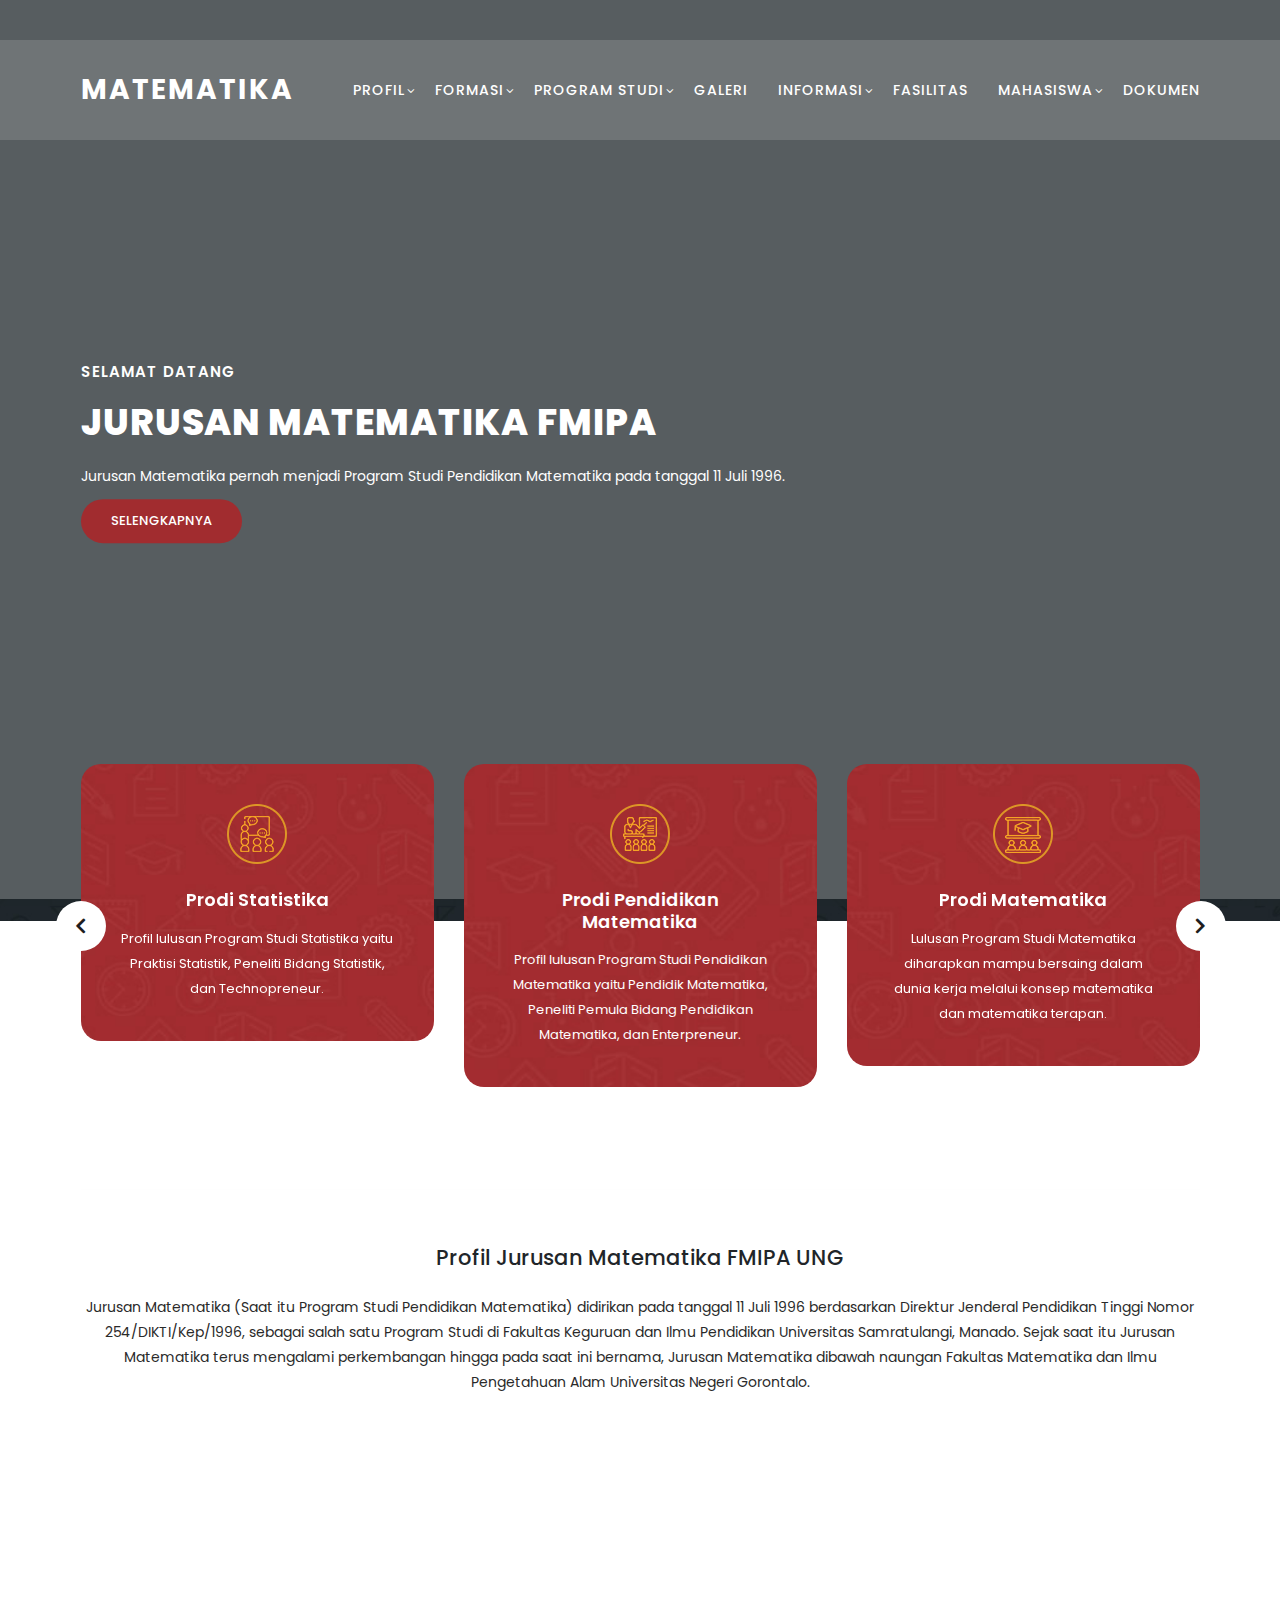
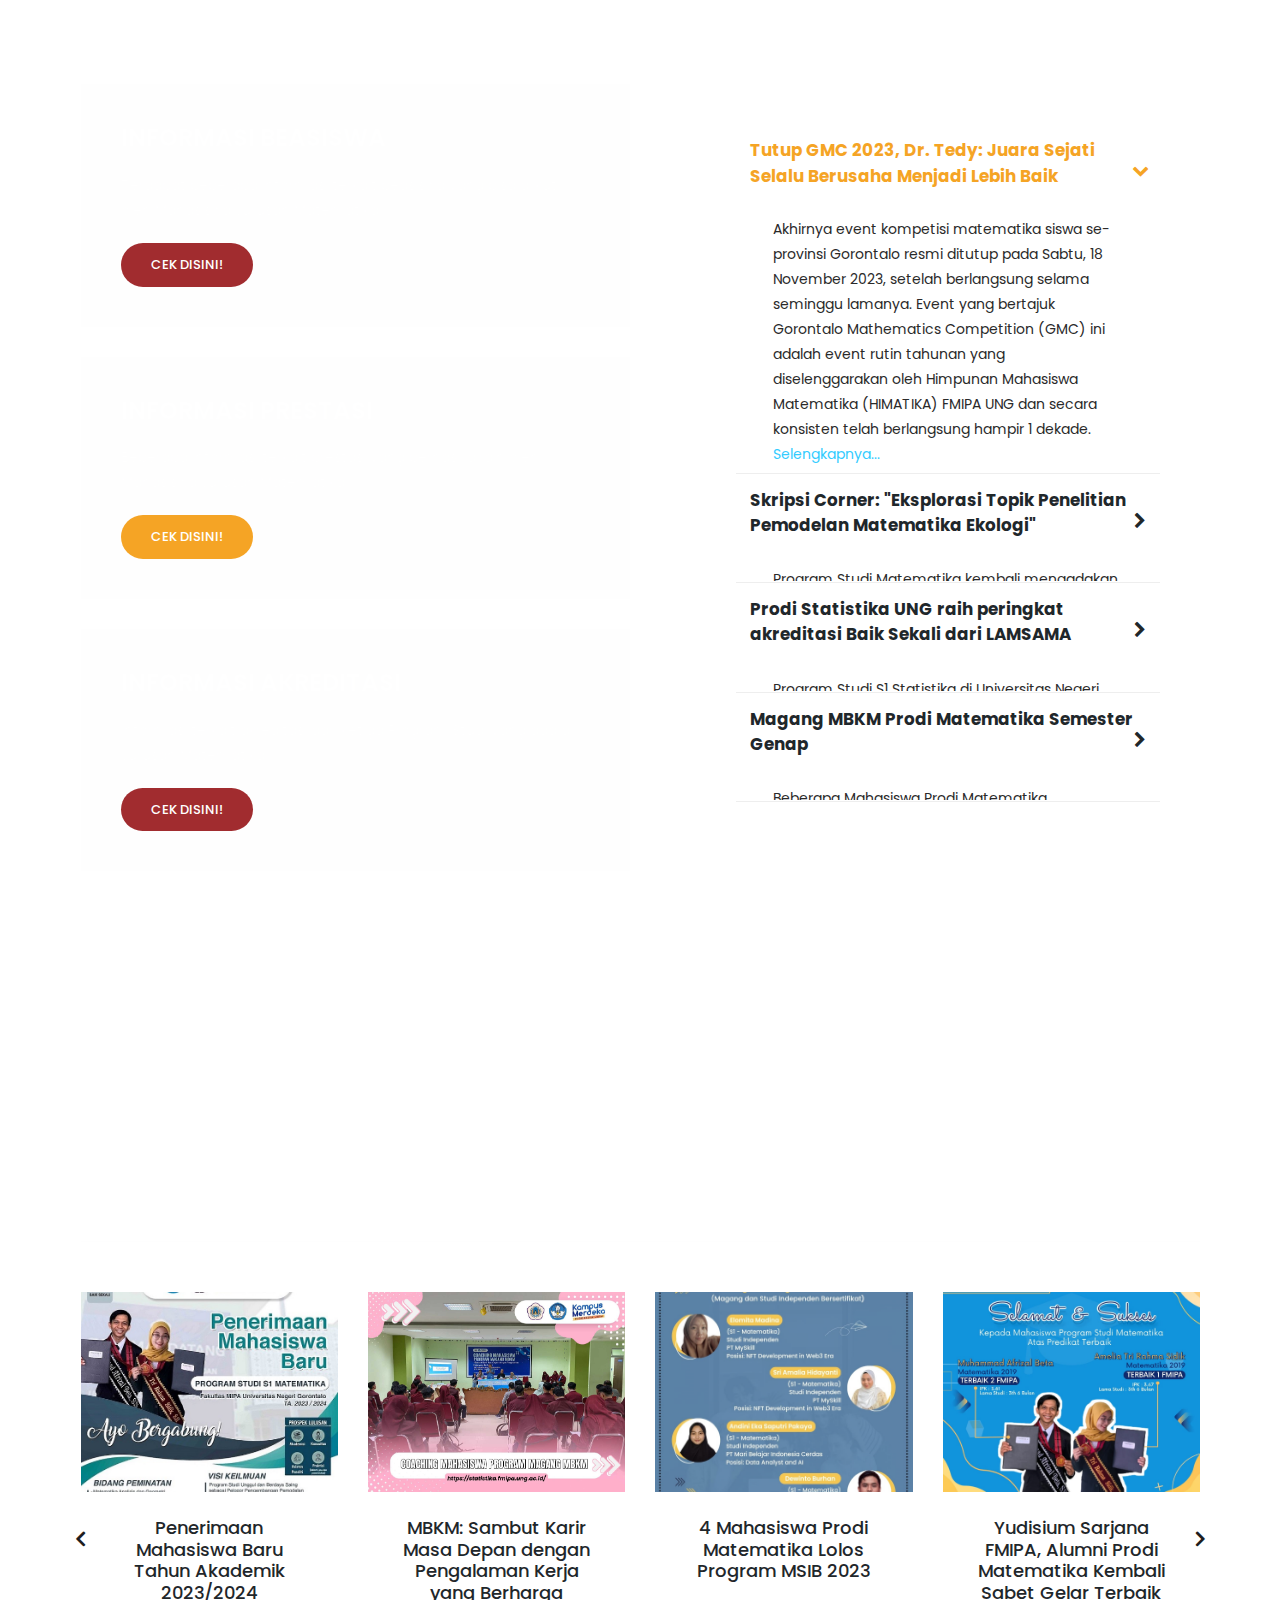
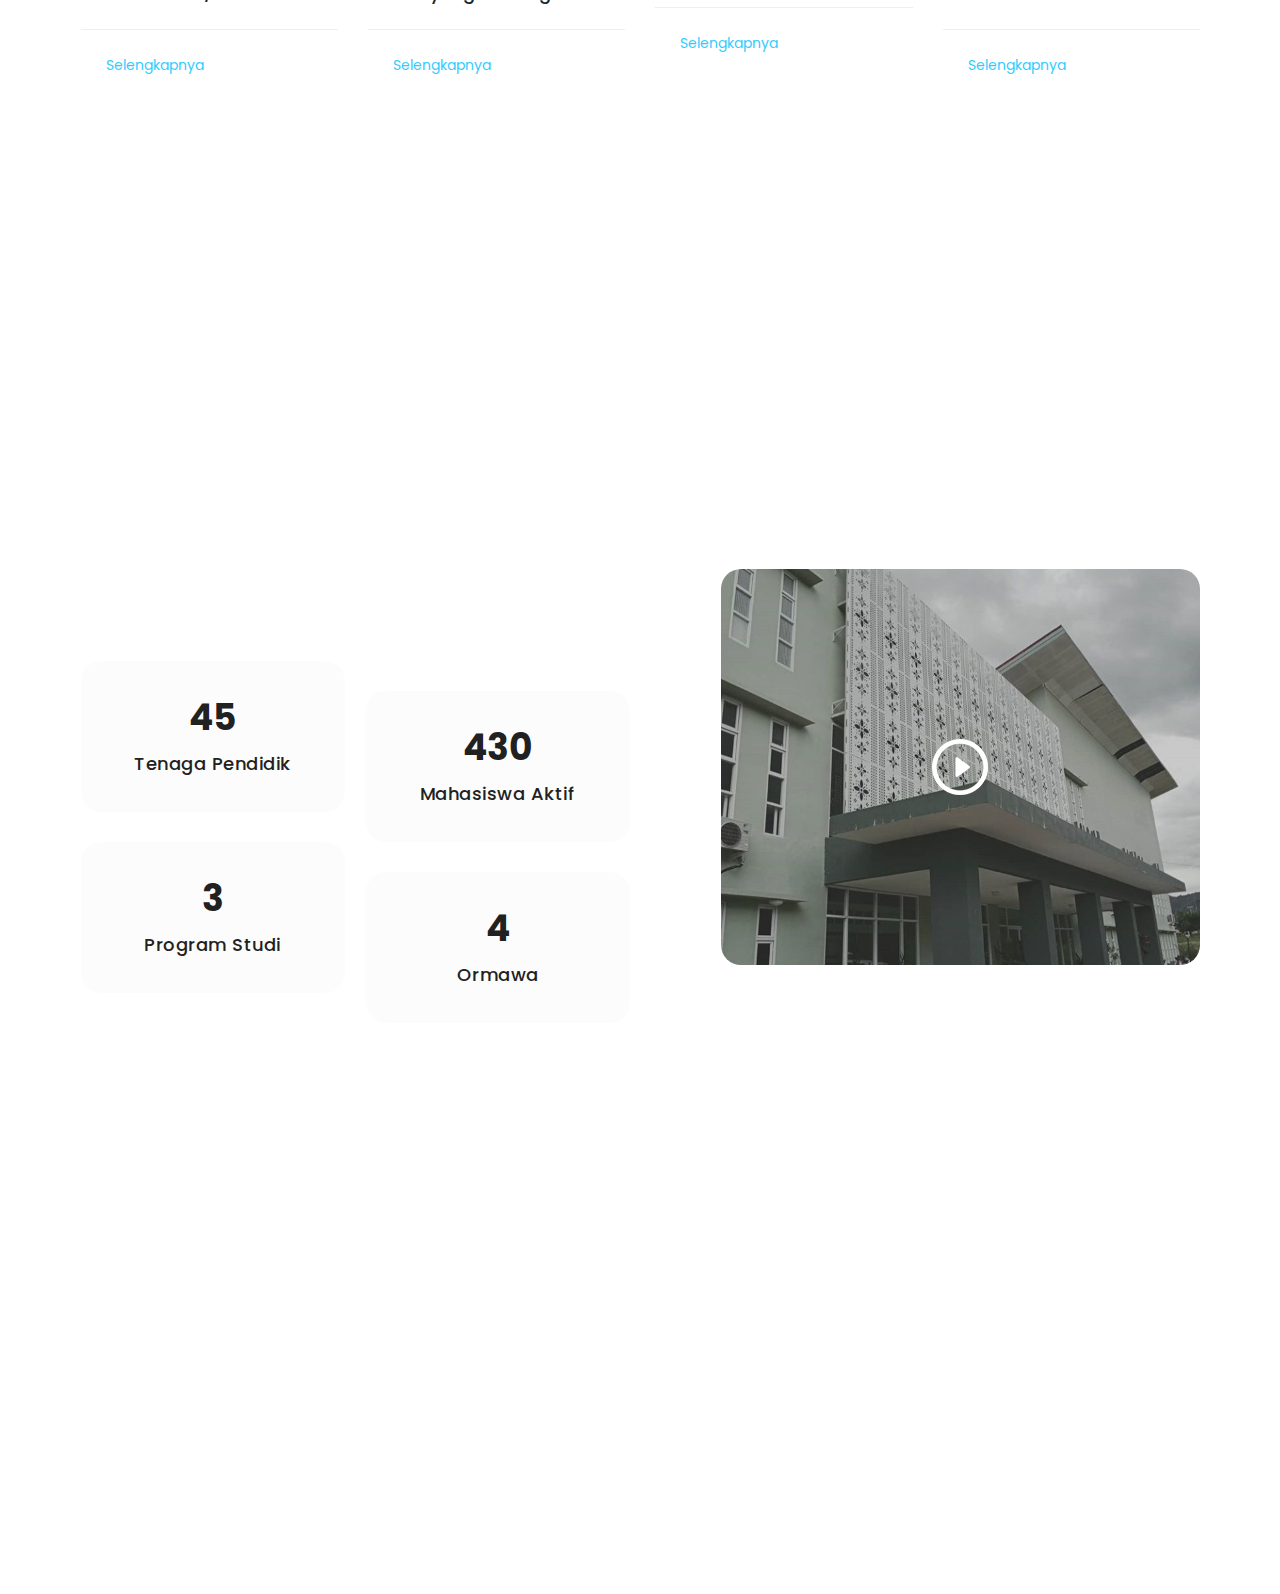
==== index.html @ c5298bdd "Initialize📝" ====
<!DOCTYPE html>
<html lang="en">

<head>

  <meta charset="utf-8">
  <meta name="viewport" content="width=device-width, initial-scale=1, shrink-to-fit=no">
  <meta name="description" content="">
  <meta name="author" content="TemplateMo">
  <link href="https://fonts.googleapis.com/css?family=Poppins:100,200,300,400,500,600,700,800,900" rel="stylesheet">

  <title>JURUSAN MATEMATIKA</title>

  <!-- Bootstrap core CSS -->
  <link href="vendor/bootstrap/css/bootstrap.min.css" rel="stylesheet">


  <!-- Additional CSS Files -->
  <link rel="stylesheet" href="assets/css/fontawesome.css">
  <link rel="stylesheet" href="assets/css/templatemo-edu-meeting.css">
  <link rel="stylesheet" href="assets/css/owl.css">
  <link rel="stylesheet" href="assets/css/lightbox.css">
  <!--

TemplateMo 569 Edu Meeting

https://templatemo.com/tm-569-edu-meeting

-->
</head>

<body>

  <!-- ***** Header Area Start ***** -->
  <header class="header-area header-sticky">
    <div class="container">
      <div class="row">
        <div class="col-12">
          <nav class="main-nav">
            <!-- ***** Logo Start ***** -->
            <a href="index.html" class="logo">
              MATEMATIKA
            </a>
            <!-- ***** Logo End ***** -->
            <!-- ***** Menu Start ***** -->
            <ul class="nav">
              <li class="has-sub">
                <a href="javascript:void(0)">Profil</a>
                <ul class="sub-menu">
                  <li><a href="tentang.html">Tentang</a></li>
                  <li><a href="visi dan misi.html">Visi dan Misi</a></li>
                </ul>
              </li>
              <li class="has-sub">
                <a href="javascript:void(0)">Formasi</a>
                <ul class="sub-menu">
                  <li><a href="Penjabat.html">Penjabat</a></li>
                  <li><a href="Dosen.html">Dosen</a></li>
                  <li><a href="Pegawai.html">Pegawai</a></li>
                </ul>
              </li>
              <li class="has-sub">
                <a href="javascript:void(0)">Program Studi</a>
                <ul class="sub-menu">
                  <li><a href="https://mathedu.fmipa.ung.ac.id/">Pendidikan Matematika</a></li>
                  <li><a href="https://math.fmipa.ung.ac.id">Matematika</a></li>
                  <li><a href="https://statistika.fmipa.ung.ac.id">Statistika</a></li>
                </ul>
              </li>
              <li><a href="Galeri.html">Galeri</a></li>
              <li class="has-sub">
                <a href="javascript:void(0)">Informasi</a>
                <ul class="sub-menu">
                  <li><a href="informasi beasiswa.html">Beasiswa</a></li>
                  <li><a href="informasi prestasi.html">Prestasi</a></li>
                  <li><a href="informasi akreditasi.html">Akreditasi</a></li>
                </ul>
              </li>
              <li><a href="fasilitas.html">Fasilitas</a></li>
              <li class="has-sub">
                <a href="javascript:void(0)">Mahasiswa</a>
                <ul class="sub-menu">
                  <li><a href="Tracer Study.html">TracerStudy</a></li>
                  <li><a href="IKA Alumni.html">IKA Alumni</a></li>
                </ul>
              </li>
              <li><a href="dokumen.html">Dokumen</a></li>
            </ul>
            <a class='menu-trigger'>
              <span>Menu</span>
            </a>
            <!-- ***** Menu End ***** -->
          </nav>
        </div>
      </div>
    </div>
  </header>
  <!-- ***** Header Area End ***** -->

  <!-- ***** Main Banner Area Start ***** -->
  <section class="section main-banner" id="top" data-section="section1">
    <video autoplay muted loop id="bg-video">
      <source src="assets/images/course-video.mp4" type="video/mp4" />
    </video>

    <div class="video-overlay header-text">
      <div class="container">
        <div class="row">
          <div class="col-lg-12">
            <div class="caption">
              <h6>Selamat Datang</h6>
              <h2>Jurusan Matematika FMIPA</h2>
              <p>Jurusan Matematika pernah menjadi Program Studi Pendidikan Matematika pada tanggal 11 Juli 1996.</p>
              <div class="main-button-red">
                <div class="scroll-to-section"><a href="#meetings">Selengkapnya</a></div>
              </div>
            </div>
          </div>
        </div>
      </div>
    </div>
  </section>
  <!-- ***** Main Banner Area End ***** -->

  <section class="services">
    <div class="container">
      <div class="row">
        <div class="col-lg-12">
          <div class="owl-service-item owl-carousel">

            <div class="item">
              <div class="icon">
                <img src="assets/images/service-icon-01.png" alt="">
              </div>
              <div class="down-content">
                <h4>Prodi Statistika</h4>
                <p>Profil lulusan Program Studi Statistika yaitu Praktisi Statistik, Peneliti Bidang Statistik, dan
                  Technopreneur.</p>
              </div>
            </div>

            <div class="item">
              <div class="icon">
                <img src="assets/images/service-icon-02.png" alt="">
              </div>
              <div class="down-content">
                <h4>Prodi Pendidikan Matematika</h4>
                <p>Profil lulusan Program Studi Pendidikan Matematika yaitu Pendidik Matematika, Peneliti Pemula Bidang
                  Pendidikan Matematika, dan Enterpreneur.</p>
              </div>
            </div>

            <div class="item">
              <div class="icon">
                <img src="assets/images/service-icon-03.png" alt="">
              </div>
              <div class="down-content">
                <h4>Prodi Matematika</h4>
                <p>Lulusan Program Studi Matematika diharapkan mampu bersaing dalam dunia kerja melalui konsep
                  matematika dan matematika terapan.</p>
              </div>
            </div>

          </div>
        </div>
      </div>
    </div>
  </section>

  <section class="upcoming-meetings" id="meetings">
    <div class="container">
      <div class="row">
        <div class="col-lg-12 text-center">
          <div class="section-heading">
            <h2>Tentang</h2>
          </div>
        </div>
        <div class="tentang text-center mr-3 ml-3">
          <h4>Profil Jurusan Matematika FMIPA UNG</h4>
          <p><br>
            Jurusan Matematika (Saat itu Program Studi Pendidikan Matematika) didirikan pada tanggal 11 Juli 1996
            berdasarkan Direktur Jenderal Pendidikan Tinggi Nomor 254/DIKTI/Kep/1996, sebagai salah satu Program Studi
            di Fakultas Keguruan dan Ilmu Pendidikan Universitas Samratulangi, Manado. Sejak saat itu Jurusan Matematika
            terus mengalami perkembangan hingga pada saat ini bernama, Jurusan Matematika dibawah naungan Fakultas
            Matematika dan Ilmu Pengetahuan Alam Universitas Negeri Gorontalo.
          </p>
        </div>
      </div>
    </div>
  </section>

  <section class="apply-now" id="apply">
    <div class="container">
      <div class="row">
        <div class="col-lg-6 align-self-center">
          <div class="row">
            <div class="col-lg-12">
              <div class="item">
                <h3>Informasi Beasiswa</h3>
                <p>Terdapat beberapa informasi terkait beasiswa yang bisa diikuti oleh Mahasiswa Jurusan Matematika</p>
                <div class="main-button-red">
                  <div><a href="informasi beasiswa.html">Cek disini!</a></div>
                </div>
              </div>
            </div>
            <div class="col-lg-12">
              <div class="item">
                <h3>Informasi Prestasi</h3>
                <p>Beberapa informasi terkait prestasi yang berhasil diraih oleh Mahasiswa Jurusan Matematika</p>
                <div class="main-button-yellow">
                  <div><a href="informasi prestasi.html">cek disini!</a></div>
                </div>
              </div>
            </div>
            <div class="col-lg-12">
              <div class="item">
                <h3>Informasi Akreditasi</h3>
                <p>Informasi terkait akreditasi dari ketiga Program Studi yang ada di Jurusan Matematika</p>
                <div class="main-button-red">
                  <div><a href="informasi akreditasi.html">cek disini!</a></div>
                </div>
              </div>
            </div>
          </div>
        </div>
        <div class="col-lg-6">
          <div class="accordions is-first-expanded">
            <article class="accordion">
              <div class="accordion-head">
                <span>Tutup GMC 2023, Dr. Tedy: Juara Sejati Selalu Berusaha Menjadi Lebih Baik</span>
                <span class="icon">
                  <i class="icon fa fa-chevron-right"></i>
                </span>
              </div>
              <div class="accordion-body">
                <div class="content">
                  <p>Akhirnya event kompetisi matematika siswa se-provinsi Gorontalo resmi ditutup pada Sabtu, 18
                    November 2023, setelah berlangsung selama seminggu lamanya. Event yang bertajuk Gorontalo
                    Mathematics Competition (GMC) ini adalah event rutin tahunan yang diselenggarakan oleh Himpunan
                    Mahasiswa Matematika (HIMATIKA) FMIPA UNG dan secara konsisten telah berlangsung hampir 1 dekade.
                    <a
                      href="https://fmipa.ung.ac.id/home/berita/tutup-gmc-2023-dr-tedy-juara-sejati-selalu-berusaha-menjadi-lebih-baik?fbclid=PAAaYkSbatwTfaSXspe6iy4_fgJvx9eYxPv2CEWbvcJVf8Br9dH0LPkvhlc-Y">Selengkapnya...</a>
                  </p>
                </div>
              </div>
            </article>
            <article class="accordion">
              <div class="accordion-head">
                <span>Skripsi Corner: "Eksplorasi Topik Penelitian Pemodelan Matematika Ekologi"</span>
                <span class="icon">
                  <i class="icon fa fa-chevron-right"></i>
                </span>
              </div>
              <div class="accordion-body">
                <div class="content">
                  <p>Program Studi Matematika kembali mengadakan kegiatan Skripsi Corner. Pada kesempatan kali ini,
                    topik yang dibahas yakni "Eksplorasi Topik Penelitian Pemodelan Matematika Ekologi" yang disampaikan
                    oleh ibu Dr. Emli Rahmi, M.Si.
                    <a
                      href="https://math.fmipa.ung.ac.id/home/berita/skripsi-corner-eksplorasi-topik-penelitian-pemodelan-matematika-ekologi">Selengkapnya...</a>
                  </p>
                </div>
              </div>
            </article>
            <article class="accordion">
              <div class="accordion-head">
                <span>Prodi Statistika UNG raih peringkat akreditasi Baik Sekali dari LAMSAMA</span>
                <span class="icon">
                  <i class="icon fa fa-chevron-right"></i>
                </span>
              </div>
              <div class="accordion-body">
                <div class="content">
                  <p>Program Studi S1 Statistika di Universitas Negeri Gorontalo (UNG) berhasil meraih peringkat
                    akreditasi "Baik Sekali" dari Lembaga Akreditasi Mandiri Sains Alam dan Ilmu Formal (LAMSAMA).
                    Keputusan tersebut ditetapkan dalam Nomor 007/SK/LAMSAMA/Akred/S/III/2023 dan berlaku mulai tanggal
                    09 Maret 2023 hingga 09 Maret 2028.
                    <a
                      href="https://statistika.fmipa.ung.ac.id/home/berita/menyongsong-masa-depan-unggul-bersama-s1-statistika-universitas-negeri-gorontalo-raih-peringkat-akreditasi-baik-sekali-dari-lamsama">Selengkapnya...</a>
                  </p>
                </div>
              </div>
            </article>
            <article class="accordion">
              <div class="accordion-head">
                <span>Magang MBKM Prodi Matematika Semester Genap</span>
                <span class="icon">
                  <i class="icon fa fa-chevron-right"></i>
                </span>
              </div>
              <div class="accordion-body">
                <div class="content">
                  <p>Beberapa Mahasiswa Prodi Matematika melaksanakan magang MBKM perdana.
                    <a
                      href="https://math.fmipa.ung.ac.id/home/berita/magang-mbkm-prodi-matematika-semester-genap-tahun-akademik-2022-2023">Selengkapnya...</a>
                  </p>
                </div>
              </div>
            </article>
          </div>
        </div>
      </div>
    </div>
  </section>

  <section class="our-courses" id="courses">
    <div class="container">
      <div class="row">
        <div class="col-lg-12">
          <div class="section-heading">
            <h2>informasi lainnya</h2>
          </div>
        </div>
        <div class="col-lg-12">
          <div class="owl-courses-item owl-carousel">
            <div class="item">
              <img src="assets/images/course-0001.jpg" style="object-fit: cover; height: 200px;" class="img-fluid" alt="Maba">
              <div class="down-content">
                <h4>Penerimaan Mahasiswa Baru Tahun Akademik 2023/2024</h4>
                <div class="info">
                  <div class="row">
                    <div class="col-4">
                      <a
                        href="https://math.fmipa.ung.ac.id/home/berita/penerimaan-mahasiswa-baru-tahun-akademik-20232024">Selengkapnya</a>
                    </div>
                  </div>
                </div>
              </div>
            </div>
            <div class="item">
              <img src="assets/images/course-0002.jpg" style="object-fit: cover; height: 200px;" class="img-fluid" alt="MBKM">
              <div class="down-content">
                <h4>MBKM: Sambut Karir Masa Depan dengan Pengalaman Kerja yang Berharga</h4>
                <div class="info">
                  <div class="row">
                    <div class="col-4">
                      <a
                        href="https://statistika.fmipa.ung.ac.id/home/berita/coaching-mahasiswa-program-mbkm-sambut-karir-masa-depan-dengan-pengalaman-kerja-yang-berharga">Selengkapnya</a>
                    </div>
                  </div>
                </div>
              </div>
            </div>
            <div class="item">
              <img src="assets/images/course-0003.jpg" style="object-fit: cover; height: 200px;" class="img-fluid" alt="MBKM">
              <div class="down-content">
                <h4>4 Mahasiswa Prodi Matematika Lolos Program MSIB 2023</h4>
                <div class="info">
                  <div class="row">
                    <div class="col-4">
                      <a
                        href="https://math.fmipa.ung.ac.id/home/berita/4-mahasiswa-prodi-matematika-lolos-program-msib-2023">Selengkapnya</a>
                    </div>
                  </div>
                </div>
              </div>
            </div>
            <div class="item">
              <img src="assets/images/course-0004.jpg" style="object-fit: cover; height: 200px;" class="img-fluid" alt="Yudisium">
              <div class="down-content">
                <h4>Yudisium Sarjana FMIPA, Alumni Prodi Matematika Kembali Sabet Gelar Terbaik</h4>
                <div class="info">
                  <div class="row">
                    <div class="col-4">
                      <a
                        href="https://math.fmipa.ung.ac.id/home/berita/yudisium-sarjana-fmipa-alumni-prodi-matematika-kembali-sabet-gelar-terbaik">Selengkapnya</a>
                    </div>
                  </div>
                </div>
              </div>
            </div>
            <div class="item">
              <img src="assets/images/course-0005.jpg" style="object-fit: cover; height: 200px;" class="img-fluid" alt="MBKM">
              <div class="down-content">
                <h4>Lulus MSIB 2023 Batch 4: Enam Mahasiswa Prodi Statistika UNG tembus di Perusahaan Ternama</h4>
                <div class="info">
                  <div class="row">
                    <div class="col-4">
                      <a
                        href="https://statistika.fmipa.ung.ac.id/home/berita/lulus-msib-2023-batch-4-enam-mahasiswa-prodi-statistika-universitas-negeri-gorontalo-tembus-magang-di-perusahaan-ternama">Selengkapnya</a>
                    </div>
                  </div>
                </div>
              </div>
            </div>
            <div class="item">
              <img src="assets/images/course-0006.jpg" style="object-fit: cover; height: 200px;" class="img-fluid" alt="BTJ">
              <div class="down-content">
                <h4>BARAKATI TO JUMA'ATI: Menumbuhkan Jiwa Peneliti dalam Pengoptimalan Strategi Publikasi Ilmiah</h4>
                <div class="info">
                  <div class="row">
                    <div class="col-4">
                      <a
                        href="https://statistika.fmipa.ung.ac.id/home/berita/barakati-to-jumaati-menumbuhkan-jiwa-peneliti-dalam-pengoptimalan-strategi-publikasi-ilmiah">Selengkapnya</a>
                    </div>
                  </div>
                </div>
              </div>
            </div>
            <div class="item">
              <img src="assets/images/course-0007.jpg" style="object-fit: cover; height: 200px;" class="img-fluid" alt="BTJ">
              <div class="down-content">
                <h4>BARAKATI TO JUMA'ATI: Questionnaire Design for College Students</h4>
                <div class="info">
                  <div class="row">
                    <div class="col-4">
                      <a
                        href="https://statistika.fmipa.ung.ac.id/home/berita/barakati-to-jumaati-questionnaire-design-for-college-students">Selengkapnya</a>
                    </div>
                  </div>
                </div>
              </div>
            </div>
            <div class="item">
              <img src="assets/images/course-001.jpg" style="object-fit: cover; height: 200px;" class="img-fluid" alt="CoE">
              <div class="down-content">
                <h4>Penutup Program CoE!</h4>
                <div class="info">
                  <div class="row">
                    <div class="col-4">
                      <a
                        href="https://matematika.fmipa.ung.ac.id/home/berita/penutup-program-coe-prodi-pendidikan-matematikan-melakukan-sosialisasi-implementasi-mbkm-ke-prodi-di-lingkungan-fmipa">Selengkapnya</a>
                    </div>
                  </div>
                </div>
              </div>
            </div>
            <div class="item">
              <img src="assets/images/course-002.jpg" style="object-fit: cover; height: 200px;" class="img-fluid" alt="workshop">
              <div class="down-content">
                <h4>Jurusan Matematika UNG menyelenggarakan Workshop CENTER Of EXCELENCE</h4>
                <div class="info">
                  <div class="row">
                    <div class="col-4">
                      <a
                        href="https://matematika.fmipa.ung.ac.id/home/berita/jurusan-matematika-ung-menyelengarakan-workshop-center-of-excelence">Selengkapnya</a>
                    </div>
                  </div>
                </div>
              </div>
            </div>
            <div class="item">
              <img src="assets/images/course-003.jpg" style="object-fit: cover; height: 200px;" class="img-fluid" alt="Lifetime">
              <div class="down-content">
                <h4>Jurusan Matematika UNG berikan Lifetime Achievement bagi Dosen Purna Tugas</h4>
                <div class="info">
                  <div class="row">
                    <div class="col-4">
                      <a
                        href="https://matematika.fmipa.ung.ac.id/home/berita/jurusan-matematika-fmipa-ung-berikan-lifetime-achievement-bagi-dosen-purna-tugas">Selengkapnya</a>
                    </div>
                  </div>
                </div>
              </div>
            </div>
            <div class="item">
              <img src="assets/images/course-004.jpg" style="object-fit: cover; height: 200px;" class="img-fluid" alt="reuni virtual">
              <div class="down-content">
                <h4>Jurusan Matematika menyelenggarakan Temu Alumni secara virtual</h4>
                <div class="info">
                  <div class="row">
                    <div class="col-4">
                      <a
                        href="https://matematika.fmipa.ung.ac.id/home/berita/tuntaskan-rindu-di-tengah-pandemi-jurusan-matematika-menyelenggarakan-temu-alumni-secara-virtual">Selengkapnya</a>
                    </div>
                  </div>
                </div>
              </div>
            </div>
            <div class="item">
              <img src="assets/images/course-01.jpg" style="object-fit: cover; height: 200px;" class="img-fluid" alt="FGD">
              <div class="down-content">
                <h4>FMIPA UNG jalin kerja sama dengan FMIPA UNIMA</h4>
                <div class="info">
                  <div class="row">
                    <div class="col-4">
                      <a
                        href="https://matematika.fmipa.ung.ac.id/home/berita/perkuat-implementasi-kurikulum-mbkm-fmipa-ung-jalin-kerja-sama-dengan-fmipa-unima">Selengkapnya</a>
                    </div>
                  </div>
                </div>
              </div>
            </div>
            <div class="item">
              <img src="assets/images/course-02.jpg" style="object-fit: cover; height: 200px;" class="img-fluid" alt="MQO">
              <div class="down-content">
                <h4>Mahasiswa Matematika raih Juara Umum pada 'MIPA QURANIC OLYMPIAD'</h4>
                <div class="info">
                  <div class="row">
                    <div class="col-4">
                      <a
                        href="https://matematika.fmipa.ung.ac.id/home/berita/mahasiswa-matematika-raih-juara-umum-pada-mipa-quranic-olympiad">Selengkapnya</a>
                    </div>
                  </div>
                </div>
              </div>
            </div>
            <div class="item">
              <img src="assets/images/course-03.jpg" style="object-fit: cover; height: 200px;" class="img-fluid" alt="Rapat">
              <div class="down-content">
                <h4>Jurusan Matematika mengadakan Rapat Jurusan Perdana di Tahun 2021</h4>
                <div class="info">
                  <div class="row">
                    <div class="col-4">
                      <a
                        href="https://matematika.fmipa.ung.ac.id/home/berita/jurusan-matematika-mengadakan-rapat-jurusan-perdana-di-tahun-2021">Selengkapnya</a>
                    </div>
                  </div>
                </div>
              </div>
            </div>
            <div class="item">
              <img src="assets/images/course-04.jpg" style="object-fit: cover; height: 200px;" class="img-fluid" alt="Diskusi">
              <div class="down-content">
                <h4>Jurusan Matematika mengadakan Diskusi Redesain Kurikulum</h4>
                <div class="info">
                  <div class="row">
                    <div class="col-4">
                      <a
                        href="https://matematika.fmipa.ung.ac.id/home/berita/jurusan-matematika-mengadakan-diskusi-redesain-kurikulum">Selengkapnya</a>
                    </div>
                  </div>
                </div>
              </div>
            </div>
            <div class="item">
              <img src="assets/images/course-05.jpg" style="object-fit: cover; height: 200px;" class="img-fluid" alt="UPT-TIK">
              <div class="down-content">
                <h4>UPT TIK menyelenggarakan Pelatihan Pengelolaan Website</h4>
                <div class="info">
                  <div class="row">
                    <div class="col-4">
                      <a
                        href="https://matematika.fmipa.ung.ac.id/home/berita/upt-tik-menyelenggarakan-pelatihan-pengelolaan-website-unit-kerja-melalui-cms-webmaster-ung">Selengkapnya</a>
                    </div>
                  </div>
                </div>
              </div>
            </div>
            <div class="item">
              <img src="assets/images/course-06.jpg" style="object-fit: cover; height: 200px;" class="img-fluid" alt="Seleksi CPNS">
              <div class="down-content">
                <h4>Seleksi CPNS Kemendikbud Formasi Matematika dan Statistika UNG</h4>
                <div class="info">
                  <div class="row">
                    <div class="col-4">
                      <a
                        href="https://matematika.fmipa.ung.ac.id/home/berita/seleksi-cpns-kemendikbud-formasi-matematika-dan-statistika-universitas-negeri-gorontalo">Selengkapnya</a>
                    </div>
                  </div>
                </div>
              </div>
            </div>
            <div class="item">
              <img src="assets/images/course-07.jpg" style="object-fit: cover; height: 200px;" class="img-fluid" alt="Duta Kampus">
              <div class="down-content">
                <h4>Mahasiswa Matematika Raih Gelar Duta Kampus UNG tahun 2019</h4>
                <div class="info">
                  <div class="row">
                    <div class="col-4">
                      <a
                        href="https://matematika.fmipa.ung.ac.id/home/berita/mahasiswa-matematika-raih-gelar-duta-kampus-ung-tahun-2019">Selengkapnya</a>
                    </div>
                  </div>
                </div>
              </div>
            </div>
          </div>
        </div>
      </div>
    </div>
  </section>

  <section class="our-facts">
    <div class="container">
      <div class="row">
        <div class="col-lg-6">
          <div class="row">
            <div class="col-lg-12">
              <h2>Fakta Tentang Jurusan Matematika</h2>
            </div>
            <div class="col-lg-6">
              <div class="row">
                <div class="col-12">
                  <div class="count-area-content">
                    <div class="count-digit">45</div>
                    <div class="count-title">Tenaga Pendidik</div>
                  </div>
                </div>
                <div class="col-12">
                  <div class="count-area-content">
                    <div class="count-digit">3</div>
                    <div class="count-title">Program Studi</div>
                  </div>
                </div>
              </div>
            </div>
            <div class="col-lg-6">
              <div class="row">
                <div class="col-12">
                  <div class="count-area-content new-students">
                    <div class="count-digit">430</div>
                    <div class="count-title">Mahasiswa Aktif</div>
                  </div>
                </div>
                <div class="col-12">
                  <div class="count-area-content">
                    <div class="count-digit">4</div>
                    <div class="count-title">Ormawa</div>
                  </div>
                </div>
              </div>
            </div>
          </div>
        </div>
        <div class="col-lg-6 align-self-center">
          <div class="video">
            <a href="https://www.youtube.com/watch?v=QWenw25Poc4" target="_blank"><img src="assets/images/play-icon.png"
                alt=""></a>
          </div>
        </div>
      </div>
    </div>
  </section>

  <section class="contact-us" id="contact">
    <div class="footer">
      <p>Copyright © 2022 Team 5.
        <br>Design: Team 5
      </p>
    </div>
  </section>

  <!-- Scripts -->
  <!-- Bootstrap core JavaScript -->
  <script src="vendor/jquery/jquery.min.js"></script>
  <script src="vendor/bootstrap/js/bootstrap.bundle.min.js"></script>

  <script src="assets/js/isotope.min.js"></script>
  <script src="assets/js/owl-carousel.js"></script>
  <script src="assets/js/lightbox.js"></script>
  <script src="assets/js/tabs.js"></script>
  <script src="assets/js/video.js"></script>
  <script src="assets/js/slick-slider.js"></script>
  <script src="assets/js/custom.js"></script>
  <script>
    //according to loftblog tut
    $('.nav li:first').addClass('active');

    var showSection = function showSection(section, isAnimate) {
      var
        direction = section.replace(/#/, ''),
        reqSection = $('.section').filter('[data-section="' + direction + '"]'),
        reqSectionPos = reqSection.offset().top - 0;

      if (isAnimate) {
        $('body, html').animate({
          scrollTop: reqSectionPos
        },
          800);
      } else {
        $('body, html').scrollTop(reqSectionPos);
      }

    };

    var checkSection = function checkSection() {
      $('.section').each(function () {
        var
          $this = $(this),
          topEdge = $this.offset().top - 80,
          bottomEdge = topEdge + $this.height(),
          wScroll = $(window).scrollTop();
        if (topEdge < wScroll && bottomEdge > wScroll) {
          var
            currentId = $this.data('section'),
            reqLink = $('a').filter('[href*=\\#' + currentId + ']');
          reqLink.closest('li').addClass('active').
            siblings().removeClass('active');
        }
      });
    };

    $('.main-menu, .responsive-menu, .scroll-to-section').on('click', 'a', function (e) {
      e.preventDefault();
      showSection($(this).attr('href'), true);
    });

    $(window).scroll(function () {
      checkSection();
    });
  </script>
</body>

</body>

</html>
---- assets/css/templatemo-edu-meeting.css ----
/*

TemplateMo 569 Edu Meeting

https://templatemo.com/tm-569-edu-meeting

*/

/* ---------------------------------------------
Table of contents
------------------------------------------------
01. font & reset css
02. reset
03. global styles
04. header
05. banner
06. features
07. testimonials
08. contact
09. footer
10. preloader
11. search
12. portfolio

--------------------------------------------- */
/* 
---------------------------------------------
font & reset css
--------------------------------------------- 
*/
@import url("https://fonts.googleapis.com/css?family=Poppins:100,200,300,400,500,600,700,800,900");
/* 
---------------------------------------------
reset
--------------------------------------------- 
*/
html,
body,
div,
span,
applet,
object,
iframe,
h1,
h2,
h3,
h4,
h5,
h6,
p,
blockquote,
div pre,
a,
abbr,
acronym,
address,
big,
cite,
code,
del,
dfn,
em,
font,
img,
ins,
kbd,
q,
s,
samp,
small,
strike,
strong,
sub,
sup,
tt,
var,
b,
u,
i,
center,
dl,
dt,
dd,
li,
figure,
header,
nav,
section,
article,
aside,
footer,
figcaption {
  margin: 0;
  padding: 0;
  border: 0;
  outline: 0;
}

.clearfix:after {
  content: ".";
  display: block;
  clear: both;
  visibility: hidden;
  line-height: 0;
  height: 0;
}

.clearfix {
  display: inline-block;
}

html[xmlns] .clearfix {
  display: block;
}

* html .clearfix {
  height: 1%;
}

.nav > .has-sub > .sub-menu {
  padding: 0;
  margin: 0;
}

header,
nav,
section,
article,
aside,
footer,
hgroup {
  display: block;
}

* {
  box-sizing: border-box;
}

html,
body {
  font-family: "Poppins", sans-serif;
  font-weight: 400;
  background-color: #fff;
  font-size: 14px;
  -ms-text-size-adjust: 100%;
  -webkit-font-smoothing: antialiased;
  -moz-osx-font-smoothing: grayscale;
}

a {
  text-decoration: none !important;
  color: #3cf;
}

a:hover {
  color: #fc3;
}

h1,
h2,
h3,
h4,
h5,
h6 {
  margin-top: 0px;
  margin-bottom: 0px;
}

ul {
  margin-bottom: 0px;
}

p {
  font-size: 14px;
  line-height: 25px;
  color: #2a2a2a;
}

img {
  width: 100%;
  overflow: hidden;
}

/* 
---------------------------------------------
global styles
--------------------------------------------- 
*/
html,
body {
  background: #fff;
  font-family: "Poppins", sans-serif;
}

::selection {
  background: #f5a425;
  color: #fff;
}

::-moz-selection {
  background: #f5a425;
  color: #fff;
}

@media (max-width: 991px) {
  html,
  body {
    overflow-x: hidden;
  }
  .mobile-top-fix {
    margin-top: 30px;
    margin-bottom: 0px;
  }
  .mobile-bottom-fix {
    margin-bottom: 30px;
  }
  .mobile-bottom-fix-big {
    margin-bottom: 60px;
  }
}

.main-button-red a {
  font-size: 13px;
  color: #fff;
  background-color: #a12c2f;
  padding: 12px 30px;
  display: inline-block;
  border-radius: 22px;
  font-weight: 500;
  text-transform: uppercase;
  transition: all 0.3s;
}

.main-button-red a:hover {
  opacity: 0.9;
}

.main-button-yellow a {
  font-size: 13px;
  color: #fff;
  background-color: #f5a425;
  padding: 12px 30px;
  display: inline-block;
  border-radius: 22px;
  font-weight: 500;
  text-transform: uppercase;
  transition: all 0.3s;
}

.main-button-yellow a:hover {
  opacity: 0.9;
}

.section-heading h2 {
  line-height: 40px;
  margin-top: 0px;
  margin-bottom: 50px;
  padding-bottom: 20px;
  border-bottom: 1px solid rgba(250, 250, 250, 0.15);
  font-size: 22px;
  font-weight: 700;
  text-transform: uppercase;
  color: #fff;
}

/* 
---------------------------------------------
header
--------------------------------------------- 
*/

.sub-header {
  background-color: #1f272b;
  position: relative;
  z-index: 1111;
}

.sub-header .left-content p {
  color: #fff;
  padding: 8px 0px;
  font-size: 13px;
}

.sub-header .right-icons {
  text-align: right;
  padding: 8px 0px;
}

.sub-header .right-icons ul li {
  display: inline-block;
  margin-left: 15px;
}

.sub-header .right-icons ul li a {
  color: #fff;
  font-size: 14px;
  transition: all 0.3s;
}

.sub-header .right-icons ul li a:hover {
  color: #f5a425;
}

.sub-header .left-content p em {
  font-style: normal;
  color: #f5a425;
}

.background-header {
  background-color: #fff !important;
  height: 80px !important;
  position: fixed !important;
  top: 0 !important;
  left: 0;
  right: 0;
  box-shadow: 0px 0px 10px rgba(0, 0, 0, 0.15) !important;
}

.background-header .main-nav .nav li a {
  color: #1e1e1e !important;
}

.background-header .logo,
.background-header .main-nav .nav li a {
  color: #1e1e1e !important;
}

.background-header .main-nav .nav li:hover a {
  color: #fb5849 !important;
}

.background-header .nav li a.active {
  color: #fb5849 !important;
}

.header-area {
  background-color: rgba(250, 250, 250, 0.15);
  position: absolute;
  top: 40px;
  left: 0;
  right: 0;
  z-index: 100;
  -webkit-transition: all 0.5s ease 0s;
  -moz-transition: all 0.5s ease 0s;
  -o-transition: all 0.5s ease 0s;
  transition: all 0.5s ease 0s;
}

.header-area .main-nav {
  min-height: 80px;
  background: transparent;
}

.header-area .main-nav .logo {
  line-height: 100px;
  color: #fff;
  font-size: 28px;
  font-weight: 700;
  text-transform: uppercase;
  letter-spacing: 2px;
  float: left;
  -webkit-transition: all 0.3s ease 0s;
  -moz-transition: all 0.3s ease 0s;
  -o-transition: all 0.3s ease 0s;
  transition: all 0.3s ease 0s;
}

.background-header .main-nav .logo {
  line-height: 75px;
}

.background-header .nav {
  margin-top: 20px !important;
}

.header-area .main-nav .nav {
  float: right;
  margin-top: 30px;
  margin-right: 0px;
  background-color: transparent;
  -webkit-transition: all 0.3s ease 0s;
  -moz-transition: all 0.3s ease 0s;
  -o-transition: all 0.3s ease 0s;
  transition: all 0.3s ease 0s;
  position: relative;
  z-index: 999;
}

.header-area .main-nav .nav li {
  padding-left: 15px;
  padding-right: 15px;
}

.header-area .main-nav .nav li:last-child {
  padding-right: 0px;
}

.header-area .main-nav .nav li a {
  display: block;
  font-weight: 500;
  font-size: 14px;
  text-transform: uppercase;
  color: #fff;
  -webkit-transition: all 0.3s ease 0s;
  -moz-transition: all 0.3s ease 0s;
  -o-transition: all 0.3s ease 0s;
  transition: all 0.3s ease 0s;
  height: 40px;
  line-height: 40px;
  border: transparent;
  letter-spacing: 1px;
}

.header-area .main-nav .nav li:hover a,
.header-area .main-nav .nav li a.active {
  color: #f5a425 !important;
}

.background-header .main-nav .nav li:hover a,
.background-header .main-nav .nav li a.active {
  color: #f5a425 !important;
  opacity: 1;
}

.header-area .main-nav .nav li.has-sub {
  position: relative;
  padding-right: 15px;
}

.header-area .main-nav .nav li.has-sub:after {
  font-family: FontAwesome;
  content: "\f107";
  font-size: 12px;
  color: #fff;
  position: absolute;
  right: 5px;
  top: 12px;
}

.background-header .main-nav .nav li.has-sub:after {
  color: #1e1e1e;
}

.header-area .main-nav .nav li.has-sub ul.sub-menu {
  position: absolute;
  width: 200px;
  box-shadow: 0 2px 28px 0 rgba(0, 0, 0, 0.06);
  overflow: hidden;
  top: 40px;
  opacity: 0;
  transition: all 0.3s;
  transform: translateY(+2em);
  visibility: hidden;
  z-index: -1;
}

.header-area .main-nav .nav li.has-sub ul.sub-menu li {
  margin-left: 0px;
  padding-left: 0px;
  padding-right: 0px;
}

.header-area .main-nav .nav li.has-sub ul.sub-menu li a {
  opacity: 1;
  display: block;
  background: #f7f7f7;
  color: #2a2a2a !important;
  padding-left: 20px;
  height: 40px;
  line-height: 40px;
  -webkit-transition: all 0.3s ease 0s;
  -moz-transition: all 0.3s ease 0s;
  -o-transition: all 0.3s ease 0s;
  transition: all 0.3s ease 0s;
  position: relative;
  font-size: 13px;
  font-weight: 400;
  border-bottom: 1px solid #eee;
}

.header-area .main-nav .nav li.has-sub ul li a:hover {
  background: #fff;
  color: #f5a425 !important;
  padding-left: 25px;
}

.header-area .main-nav .nav li.has-sub ul li a:hover:before {
  width: 3px;
}

.header-area .main-nav .nav li.has-sub:hover ul.sub-menu {
  visibility: visible;
  opacity: 1;
  z-index: 1;
  transform: translateY(0%);
  transition-delay: 0s, 0s, 0.3s;
}

.header-area .main-nav .menu-trigger {
  cursor: pointer;
  display: block;
  position: absolute;
  top: 33px;
  width: 32px;
  height: 40px;
  text-indent: -9999em;
  z-index: 99;
  right: 40px;
  display: none;
}

.background-header .main-nav .menu-trigger {
  top: 23px;
}

.header-area .main-nav .menu-trigger span,
.header-area .main-nav .menu-trigger span:before,
.header-area .main-nav .menu-trigger span:after {
  -moz-transition: all 0.4s;
  -o-transition: all 0.4s;
  -webkit-transition: all 0.4s;
  transition: all 0.4s;
  background-color: #1e1e1e;
  display: block;
  position: absolute;
  width: 30px;
  height: 2px;
  left: 0;
}

.background-header .main-nav .menu-trigger span,
.background-header .main-nav .menu-trigger span:before,
.background-header .main-nav .menu-trigger span:after {
  background-color: #1e1e1e;
}

.header-area .main-nav .menu-trigger span:before,
.header-area .main-nav .menu-trigger span:after {
  -moz-transition: all 0.4s;
  -o-transition: all 0.4s;
  -webkit-transition: all 0.4s;
  transition: all 0.4s;
  background-color: #1e1e1e;
  display: block;
  position: absolute;
  width: 30px;
  height: 2px;
  left: 0;
  width: 75%;
}

.background-header .main-nav .menu-trigger span:before,
.background-header .main-nav .menu-trigger span:after {
  background-color: #1e1e1e;
}

.header-area .main-nav .menu-trigger span:before,
.header-area .main-nav .menu-trigger span:after {
  content: "";
}

.header-area .main-nav .menu-trigger span {
  top: 16px;
}

.header-area .main-nav .menu-trigger span:before {
  -moz-transform-origin: 33% 100%;
  -ms-transform-origin: 33% 100%;
  -webkit-transform-origin: 33% 100%;
  transform-origin: 33% 100%;
  top: -10px;
  z-index: 10;
}

.header-area .main-nav .menu-trigger span:after {
  -moz-transform-origin: 33% 0;
  -ms-transform-origin: 33% 0;
  -webkit-transform-origin: 33% 0;
  transform-origin: 33% 0;
  top: 10px;
}

.header-area .main-nav .menu-trigger.active span,
.header-area .main-nav .menu-trigger.active span:before,
.header-area .main-nav .menu-trigger.active span:after {
  background-color: transparent;
  width: 100%;
}

.header-area .main-nav .menu-trigger.active span:before {
  -moz-transform: translateY(6px) translateX(1px) rotate(45deg);
  -ms-transform: translateY(6px) translateX(1px) rotate(45deg);
  -webkit-transform: translateY(6px) translateX(1px) rotate(45deg);
  transform: translateY(6px) translateX(1px) rotate(45deg);
  background-color: #1e1e1e;
}

.background-header .main-nav .menu-trigger.active span:before {
  background-color: #1e1e1e;
}

.header-area .main-nav .menu-trigger.active span:after {
  -moz-transform: translateY(-6px) translateX(1px) rotate(-45deg);
  -ms-transform: translateY(-6px) translateX(1px) rotate(-45deg);
  -webkit-transform: translateY(-6px) translateX(1px) rotate(-45deg);
  transform: translateY(-6px) translateX(1px) rotate(-45deg);
  background-color: #1e1e1e;
}

.background-header .main-nav .menu-trigger.active span:after {
  background-color: #1e1e1e;
}

.header-area.header-sticky {
  min-height: 80px;
}

.header-area .nav {
  margin-top: 30px;
}

.header-area.header-sticky .nav li a.active {
  color: #f5a425;
}

@media (max-width: 1200px) {
  .header-area .main-nav .nav li {
    padding-left: 7px;
    padding-right: 7px;
  }
  .header-area .main-nav:before {
    display: none;
  }
}

@media (max-width: 767px) {
  .header-area .main-nav .logo {
    color: #1e1e1e;
  }
  .header-area.header-sticky .nav li a:hover,
  .header-area.header-sticky .nav li a.active {
    color: #f5a425 !important;
    opacity: 1;
  }
  .header-area.header-sticky .nav li.search-icon a {
    width: 100%;
  }
  .header-area {
    background-color: #f7f7f7;
    padding: 0px 15px;
    height: 100px;
    box-shadow: none;
    text-align: center;
  }
  .header-area .container {
    padding: 0px;
  }
  .header-area .logo {
    margin-left: 30px;
  }
  .header-area .menu-trigger {
    display: block !important;
  }
  .header-area .main-nav {
    overflow: hidden;
  }
  .header-area .main-nav .nav {
    float: none;
    width: 100%;
    display: none;
    -webkit-transition: all 0s ease 0s;
    -moz-transition: all 0s ease 0s;
    -o-transition: all 0s ease 0s;
    transition: all 0s ease 0s;
    margin-left: 0px;
  }
  .header-area .main-nav .nav li:first-child {
    border-top: 1px solid #eee;
  }
  .header-area.header-sticky .nav {
    margin-top: 100px !important;
  }
  .header-area .main-nav .nav li {
    width: 100%;
    background: #fff;
    border-bottom: 1px solid #eee;
    padding-left: 0px !important;
    padding-right: 0px !important;
  }
  .header-area .main-nav .nav li a {
    height: 50px !important;
    line-height: 50px !important;
    padding: 0px !important;
    border: none !important;
    background: #f7f7f7 !important;
    color: #191a20 !important;
  }
  .header-area .main-nav .nav li a:hover {
    background: #eee !important;
    color: #f5a425 !important;
  }
  .header-area .main-nav .nav li.has-sub ul.sub-menu {
    position: relative;
    visibility: inherit;
    opacity: 1;
    z-index: 1;
    transform: translateY(0%);
    top: 0px;
    width: 100%;
    box-shadow: none;
    height: 0px;
    transition: all 0s;
  }
  .header-area .main-nav .nav li.submenu ul li a {
    font-size: 12px;
    font-weight: 400;
  }
  .header-area .main-nav .nav li.submenu ul li a:hover:before {
    width: 0px;
  }
  .header-area .main-nav .nav li.has-sub ul.sub-menu {
    height: auto;
  }
  .header-area .main-nav .nav li.has-sub:after {
    color: #3b566e;
    right: 30px;
    font-size: 14px;
    top: 15px;
  }
  .header-area .main-nav .nav li.submenu:hover ul,
  .header-area .main-nav .nav li.submenu:focus ul {
    height: 0px;
  }
}

@media (min-width: 767px) {
  .header-area .main-nav .nav {
    display: flex !important;
  }
}

/* 
---------------------------------------------
banner
--------------------------------------------- 
*/

.main-banner {
  position: relative;
  max-height: 100%;
  overflow: hidden;
  margin-bottom: -7px;
}

#bg-video {
  min-width: 100%;
  min-height: 100vh;
  max-width: 100%;
  max-height: 100vh;
  object-fit: cover;
  z-index: -1;
}

#bg-video::-webkit-media-controls {
  display: none !important;
}

.video-overlay {
  position: absolute;
  background-color: rgba(31, 39, 43, 0.75);
  top: 0;
  left: 0;
  bottom: 0;
  right: 0;
  width: 100%;
}

.main-banner .caption {
  position: absolute;
  top: 50%;
  transform: translateY(-50%);
}

.main-banner .caption h6 {
  margin-top: 0px;
  font-size: 15px;
  text-transform: uppercase;
  font-weight: 600;
  color: #fff;
  letter-spacing: 1px;
}

.main-banner .caption h2 {
  margin-top: 20px;
  margin-bottom: 20px;
  font-size: 36px;
  text-transform: uppercase;
  font-weight: 800;
  color: #fff;
  letter-spacing: 1px;
}

.main-banner .caption h2 em {
  font-style: normal;
  color: #f5a425;
  font-weight: 900;
}

.main-banner .caption p {
  color: #fff;
  font-size: 14px;
  max-width: 1000px;
}

.main-banner .caption .main-button-red {
  margin-top: 10px;
}

@media screen and (max-width: 767px) {
  .main-banner .caption h6 {
    font-weight: 500;
  }

  .main-banner .caption h2 {
    font-size: 36px;
  }
}

/*
---------------------------------------------
services
---------------------------------------------
*/

.services {
  margin-top: -135px;
  position: absolute;
  width: 100%;
}

.services .item {
  background-image: url(../images/service-item-bg.jpg);
  background-repeat: no-repeat;
  background-size: cover;
  background-position: center center;
  border-radius: 20px;
  text-align: center;
  color: #fff;
  padding: 40px;
}

.services .item .icon {
  max-width: 60px;
  margin: 0 auto;
}

.services .item h4 {
  margin-top: 25px;
  margin-bottom: 15px;
  font-size: 18px;
  font-weight: 600;
}

.services .item p {
  color: #fff;
  font-size: 13px;
}

.services .owl-nav {
  display: inline-block !important;
  text-align: center;
  position: absolute;
  width: 100%;
  top: 50%;
  transform: translateY(-25px);
}

.services .owl-nav .owl-prev {
  margin-right: 10px;
  outline: none;
  position: absolute;
  left: -80px;
}

.services .owl-nav .owl-prev span,
.services .owl-nav .owl-next span {
  opacity: 0;
}

.services .owl-nav .owl-prev:before {
  display: inline-block;
  font-family: "FontAwesome";
  color: #1e1e1e;
  font-size: 25px;
  font-weight: 700;
  content: "\f104";
  background-color: #fff;
  width: 50px;
  height: 50px;
  border-radius: 50%;
  line-height: 50px;
}

.services .owl-nav .owl-prev {
  opacity: 1;
  transition: all 0.5s;
}

.services .owl-nav .owl-prev:hover {
  opacity: 0.9;
}

.services .owl-nav .owl-next {
  opacity: 1;
  transition: all 0.5s;
}

.services .owl-nav .owl-next:hover {
  opacity: 0.9;
}

.services .owl-nav .owl-next {
  margin-left: 10px;
  outline: none;
  position: absolute;
  right: -85px;
}

.services .owl-nav .owl-next:before {
  display: inline-block;
  font-family: "FontAwesome";
  color: #1e1e1e;
  font-size: 25px;
  font-weight: 700;
  content: "\f105";
  background-color: #fff;
  width: 50px;
  height: 50px;
  border-radius: 50%;
  line-height: 50px;
}

/*
---------------------------------------------
upcoming meetings
---------------------------------------------
*/

section.upcoming-meetings {
  background-image: url(../images/meetings-bg.jpg);
  background-position: center center;
  background-attachment: fixed;
  background-repeat: no-repeat;
  background-size: cover;
  padding-top: 230px;
  padding-bottom: 110px;
}

section.upcoming-meetings .section-heading {
  text-align: center;
}

section.upcoming-meetings .categories {
  background-color: #fff;
  border-radius: 20px;
  padding: 40px;
  margin-right: 45px;
}

section.upcoming-meetings .categories h4 {
  font-size: 18px;
  font-weight: 600;
  color: #1f272b;
  margin-bottom: 30px;
  padding-bottom: 20px;
  border-bottom: 1px solid #eee;
}

section.upcoming-meetings .categories ul li {
  display: inline-block;
  margin-bottom: 15px;
}

section.upcoming-meetings .categories ul li a {
  font-size: 15px;
  color: #1f272b;
  font-weight: 500;
  transition: all 0.3s;
}

section.upcoming-meetings .categories ul li a:hover {
  color: #a12c2f;
}

section.upcoming-meetings .categories .main-button-red {
  border-top: 1px solid #eee;
  padding-top: 30px;
  margin-top: 15px;
}

section.upcoming-meetings .categories .main-button-red a {
  width: 100%;
  text-align: center;
}

.meeting-item {
  margin-bottom: 30px;
}

.meeting-item .thumb {
  position: relative;
}

.meeting-item .thumb img {
  border-top-right-radius: 20px;
  border-top-left-radius: 20px;
}

.meeting-item .thumb .price {
  position: absolute;
  left: 20px;
  top: 20px;
}

.meeting-item .thumb .price span {
  font-size: 16px;
  color: #1f272b;
  font-weight: 600;
  background-color: rgba(250, 250, 250, 0.9);
  padding: 7px 12px;
  border-radius: 10px;
}

.meeting-item .down-content {
  background-color: #fff;
  padding: 30px;
  border-bottom-right-radius: 20px;
  border-bottom-left-radius: 20px;
}

.meeting-item .down-content .date {
  text-align: center;
  display: inline-block;
  margin-right: 20px;
}

.meeting-item .down-content .date h6 {
  font-size: 13px;
  text-transform: uppercase;
  font-weight: 600;
  color: #a12c2f;
}

.meeting-item .down-content .date span {
  display: block;
  color: #1f272b;
  font-size: 22px;
  margin-top: 7px;
}

.meeting-item .down-content h4 {
  font-size: 18px;
  color: #1f272b;
  font-weight: 600;
  display: inline-block;
  margin-bottom: 15px;
}

.meeting-item .down-content p {
  margin-left: 50px;
  color: #1f272b;
  font-size: 14px;
}

/*
---------------------------------------------
apply now
---------------------------------------------
*/

section.apply-now {
  background-image: url(../images/apply-bg.jpg);
  background-position: center center;
  background-attachment: fixed;
  background-repeat: no-repeat;
  background-size: cover;
  padding: 140px 0px;
}

section.apply-now .item {
  background-color: rgba(250, 250, 250, 0.15);
  padding: 40px;
  margin-bottom: 30px;
}

section.apply-now .item h3 {
  color: #fff;
  text-transform: uppercase;
  font-size: 24px;
  font-weight: 700;
  margin-bottom: 20px;
}

section.apply-now .item p {
  color: #fff;
  margin-bottom: 20px;
}

.accordions {
  border-radius: 20px;
  padding: 40px;
  background-color: #fff;
  margin-left: 45px;
}
.accordions .accordion {
  border-bottom: 1px solid #eee;
}
.accordions .last-accordion {
  border-bottom: none;
}
.accordion-head {
  padding: 20px;
  font-size: 18px;
  font-weight: 700;
  color: #1f272b;
  cursor: pointer;
  transition: color 200ms ease-in-out;
  border-bottom: 1px solid #fff;
}
@media screen and (min-width: 768px) {
  .accordion-head {
    padding: 1rem;
    font-size: 1.2rem;
  }
}
.accordion-head .icon {
  float: right;
  transition: transform 200ms ease-in-out;
}
.accordion-head.is-open {
  color: #f5a425;
  border-bottom: none;
}
.accordion-head.is-open .icon {
  transform: rotate(45deg);
}
.accordion-body {
  overflow: hidden;
  height: 0;
  transition: height 300ms ease-in-out;
  border-bottom: 1px solid #fff;
}
.accordion-body > .content {
  padding: 20px;
  padding-top: 0;
}

/* 
---------------------------------------------
courses
--------------------------------------------- 
*/

section.our-courses {
  background-image: url(../images/meetings-bg.jpg);
  background-position: center center;
  background-attachment: fixed;
  background-repeat: no-repeat;
  background-size: cover;
  padding-top: 140px;
  padding-bottom: 130px;
}

.our-courses .item .down-content {
  background-color: #fff;
}

.our-courses .item .down-content h4 {
  padding: 25px;
  font-size: 18px;
  color: #1f272b;
  text-align: center;
  border-bottom: 1px solid #eee;
}

.our-courses .item .down-content .info {
  padding: 25px;
}

.our-courses .item .down-content .info ul li {
  display: inline-block;
  margin-right: 1px;
}

.our-courses .item .down-content .info ul li i {
  color: #f5a425;
  font-size: 14px;
}

.our-courses .item .down-content .info span {
  color: #a12c2f;
  font-size: 15px;
  font-weight: 600;
  text-align: right;
  display: inline-block;
  width: 100%;
}

.our-courses .owl-nav {
  text-align: center;
  position: absolute;
  width: 100%;
  top: 50%;
  transform: translateY(-45px);
}

.our-courses .owl-dots {
  display: inline-block;
  text-align: center;
  width: 100%;
  margin-top: 40px;
}

.our-courses .owl-dots .owl-dot {
  transition: all 0.5s;
  width: 7px;
  height: 7px;
  background-color: #fff;
  margin: 0px 5px;
  border-radius: 50%;
  outline: none;
}

.our-courses .owl-dots .active {
  width: 24px;
  height: 8px;
  border-radius: 4px;
}

.our-courses .owl-nav .owl-prev {
  margin-right: 10px;
  outline: none;
  position: absolute;
  left: -80px;
}

.our-courses .owl-nav .owl-prev span,
.our-courses .owl-nav .owl-next span {
  opacity: 0;
}

.our-courses .owl-nav .owl-prev:before {
  display: inline-block;
  font-family: "FontAwesome";
  color: #1e1e1e;
  font-size: 25px;
  font-weight: 700;
  content: "\f104";
  background-color: #fff;
  width: 50px;
  height: 50px;
  border-radius: 50%;
  line-height: 50px;
}

.our-courses .owl-nav .owl-prev {
  opacity: 1;
  transition: all 0.5s;
}

.our-courses .owl-nav .owl-prev:hover {
  opacity: 0.9;
}

.our-courses .owl-nav .owl-next {
  opacity: 1;
  transition: all 0.5s;
}

.our-courses .owl-nav .owl-next:hover {
  opacity: 0.9;
}

.our-courses .owl-nav .owl-next {
  margin-left: 10px;
  outline: none;
  position: absolute;
  right: -85px;
}

.our-courses .owl-nav .owl-next:before {
  display: inline-block;
  font-family: "FontAwesome";
  color: #1e1e1e;
  font-size: 25px;
  font-weight: 700;
  content: "\f105";
  background-color: #fff;
  width: 50px;
  height: 50px;
  border-radius: 50%;
  line-height: 50px;
}

/*
---------------------------------------------
our facts
---------------------------------------------
*/

section.our-facts {
  background-image: url(../images/facts-bg.jpg);
  background-position: center center;
  background-attachment: fixed;
  background-repeat: no-repeat;
  background-size: cover;
  padding: 140px 0px 125px 0px;
}

section.our-facts h2 {
  font-size: 38px;
  color: #fff;
  line-height: 50px;
  font-weight: 700;
  letter-spacing: 0.5px;
  margin-bottom: 50px;
}

.count-area-content {
  text-align: center;
  background-color: rgba(250, 250, 250, 0.596);
  border-radius: 20px;
  padding: 25px 30px 35px 30px;
  margin: 15px 0px;
}

.percentage .count-digit:after {
  content: "%";
  margin-left: 3px;
}

.count-digit {
  margin: 5px 0px;
  color: #212121;
  font-weight: 700;
  font-size: 36px;
}
.count-title {
  font-size: 18px;
  font-weight: 500;
  color: #212121;
  letter-spacing: 0.5px;
}

.new-students {
  margin-top: 45px;
}

section.our-facts .video {
  text-align: center;
  margin-left: 70px;
  background-image: url(../images/video-item-bg.jpg);
  background-repeat: no-repeat;
  background-position: center center;
  background-size: cover;
  border-radius: 20px;
}

section.our-facts .video img {
  padding: 170px 0px;
  max-width: 56px;
}

/* 
---------------------------------------------
contact us
--------------------------------------------- 
*/

section.contact-us {
  background-image: url(../images/meetings-bg.jpg);
  background-position: center center;
  background-attachment: fixed;
  background-repeat: no-repeat;
  background-size: cover;
  padding: 140px 0px 0px 0px;
}

section.contact-us #contact {
  background-color: #fff;
  border-radius: 20px;
  padding: 40px;
}

section.contact-us #contact h2 {
  text-transform: uppercase;
  color: #1f272b;
  border-bottom: 1px solid #eee;
  margin-bottom: 40px;
  padding-bottom: 20px;
  font-size: 22px;
  font-weight: 700;
}

section.contact-us #contact input {
  width: 100%;
  height: 40px;
  border-radius: 20px;
  background-color: #f7f7f7;
  outline: none;
  border: none;
  box-shadow: none;
  font-size: 13px;
  font-weight: 500;
  color: #7a7a7a;
  padding: 0px 15px;
  margin-bottom: 30px;
}

section.contact-us #contact textarea {
  width: 100%;
  min-height: 140px;
  max-height: 180px;
  border-radius: 20px;
  background-color: #f7f7f7;
  outline: none;
  border: none;
  box-shadow: none;
  font-size: 13px;
  font-weight: 500;
  color: #7a7a7a;
  padding: 15px;
  margin-bottom: 30px;
}

section.contact-us #contact button {
  font-size: 13px;
  color: #fff;
  background-color: #a12c2f;
  padding: 12px 30px;
  display: inline-block;
  border-radius: 22px;
  font-weight: 500;
  text-transform: uppercase;
  transition: all 0.3s;
  border: none;
  outline: none;
}

section.contact-us #contact button:hover {
  opacity: 0.9;
}

section.contact-us .right-info {
  background-color: #a12c2f;
  border-radius: 20px;
  padding: 40px;
}

section.contact-us .right-info ul li {
  display: inline-block;
  border-bottom: 1px solid rgba(250, 250, 250, 0.15);
  margin-bottom: 30px;
  padding-bottom: 30px;
}

section.contact-us .right-info ul li:last-child {
  margin-bottom: 0;
  padding-bottom: 0;
  border-bottom: none;
}

section.contact-us .right-info ul li h6 {
  color: #fff;
  font-size: 15px;
  font-weight: 600;
  margin-bottom: 10px;
}

section.contact-us .right-info ul li span {
  display: block;
  font-size: 18px;
  color: #fff;
  font-weight: 700;
}

.footer {
  text-align: center;
  margin-top: 140px;
  border-top: 1px solid rgba(250, 250, 250, 0.15);
  padding: 50px 0px;
}
.footer p {
  text-transform: uppercase;
  font-size: 14px;
  color: #fff;
}

.footer p a {
  color: #f5a425;
}

/*
---------------------------------------------
heading page
---------------------------------------------
*/

section.heading-page {
  background-image: url(../images/heading-bg.jpg);
  background-position: center center;
  background-repeat: no-repeat;
  background-size: cover;
  padding-top: 230px;
  padding-bottom: 110px;
  text-align: center;
}

section.heading-page h6 {
  margin-top: 0px;
  font-size: 15px;
  text-transform: uppercase;
  font-weight: 600;
  color: #fff;
  letter-spacing: 1px;
}

section.heading-page h2 {
  margin-top: 20px;
  margin-bottom: 20px;
  font-size: 36px;
  text-transform: uppercase;
  font-weight: 800;
  color: #fff;
  letter-spacing: 1px;
}

/*
---------------------------------------------
upcoming meetings page
---------------------------------------------
*/

section.meetings-page {
  background-image: url(../images/meetings-page-bg.jpg);
  background-position: center center;
  background-attachment: fixed;
  background-repeat: no-repeat;
  background-size: cover;
  padding-top: 140px;
  padding-bottom: 0px;
}

section.meetings-page .filters {
  text-align: center;
  margin-bottom: 60px;
}

section.meetings-page .filters li {
  font-size: 13px;
  color: #a12c2f;
  background-color: #fff;
  padding: 11px 30px;
  display: inline-block;
  border-radius: 22px;
  font-weight: 600;
  text-transform: uppercase;
  transition: all 0.3s;
  cursor: pointer;
  margin: 0px 3px;
}

section.meetings-page .filters ul li.active,
section.meetings-page .filters ul li:hover {
  background-color: #a12c2f;
  color: #fff;
}

section.meetings-page .pagination {
  text-align: center;
  width: 100%;
  margin-top: 30px;
  display: inline-block;
}

section.meetings-page .pagination ul li {
  display: inline-block;
}

section.meetings-page .pagination ul li a {
  width: 40px;
  height: 40px;
  background-color: #fff;
  border-radius: 10px;
  color: #1f272b;
  display: inline-block;
  text-align: center;
  line-height: 40px;
  font-weight: 600;
  font-size: 15px;
  transition: all 0.3s;
}

section.meetings-page .main-button-red {
  text-align: center;
}

section.meetings-page .main-button-red a {
  padding: 12px 60px;
  text-align: center;
  margin-top: 30px;
}

section.meetings-page .pagination ul li.active a,
section.meetings-page .pagination ul li a:hover {
  background-color: #a12c2f;
  color: #fff;
}

.meeting-single-item .thumb {
  position: relative;
}

.meeting-single-item .thumb img {
  border-top-right-radius: 20px;
  border-top-left-radius: 20px;
}

.meeting-single-item .thumb .price {
  position: absolute;
  left: 20px;
  top: 20px;
}

.meeting-single-item .thumb .price span {
  font-size: 16px;
  color: #1f272b;
  font-weight: 600;
  background-color: rgba(250, 250, 250, 0.9);
  padding: 7px 12px;
  border-radius: 10px;
}

.meeting-single-item .down-content {
  background-color: #fff;
  padding: 40px;
  border-bottom-right-radius: 20px;
  border-bottom-left-radius: 20px;
}

.meeting-single-item .thumb .date {
  position: absolute;
  background-color: rgba(250, 250, 250, 0.9);
  width: 80px;
  height: 80px;
  text-align: center;
  padding: 15px 0px;
  border-radius: 10px;
  right: 20px;
  top: 20px;
}

.meeting-single-item .thumb .date h6 {
  font-size: 13px;
  text-transform: uppercase;
  font-weight: 600;
  color: #a12c2f;
}

.meeting-single-item .thumb .date span {
  display: block;
  color: #1f272b;
  font-size: 22px;
  margin-top: 7px;
}

.meeting-single-item .down-content h4 {
  font-size: 22px;
  color: #1f272b;
  font-weight: 600;
  display: inline-block;
  margin-bottom: 15px;
}

.meeting-single-item .down-content h5 {
  font-size: 18px;
  color: #1f272b;
  font-weight: 700;
  display: inline-block;
  margin-bottom: 15px;
}

.meeting-single-item .down-content p {
  color: #1f272b;
  font-size: 14px;
}

.meeting-single-item .down-content p.description {
  margin-top: 40px;
  padding-top: 40px;
  border-top: 1px solid #eee;
  margin-bottom: 40px;
  padding-bottom: 40px;
  border-bottom: 1px solid #eee;
}

.meeting-single-item .down-content .share {
  margin-top: 40px;
  padding-top: 40px;
  border-top: 1px solid #eee;
}

.meeting-single-item .down-content .share h5 {
  float: left;
  margin-right: 10px;
  margin-bottom: 0px;
}

.meeting-single-item .down-content .share ul li {
  display: inline;
}

.meeting-single-item .down-content .share ul li a {
  font-size: 14px;
  color: #1f272b;
  transition: all 0.3s;
}

.meeting-single-item .down-content .share ul li a:hover {
  color: #f5a425;
}

/* Meeting item column */
.templatemo-item-col {
  width: 31%;
}

@media (max-width: 992px) {
  .templatemo-item-col {
    width: 45%;
  }
}

@media (max-width: 767px) {
  .templatemo-item-col {
    width: 100%;
  }
}

/* 
---------------------------------------------
responsive
--------------------------------------------- 
*/

@media (max-width: 1300px) {
  .services .owl-nav .owl-next {
    right: -30px;
  }
  .services .owl-nav .owl-prev {
    left: -25px;
  }
  .our-courses .owl-nav .owl-next {
    right: -30px;
  }
  .our-courses .owl-nav .owl-prev {
    left: -25px;
  }
}

@media (max-width: 1200px) {
  .services .owl-nav .owl-next {
    right: -70px;
  }
  .services .owl-nav .owl-prev {
    left: -65px;
  }
  .our-courses .owl-nav .owl-next {
    right: -70px;
  }
  .our-courses .owl-nav .owl-prev {
    left: -65px;
  }
}

@media (max-width: 1085px) {
  .services .owl-nav .owl-next {
    right: -30px;
  }
  .services .owl-nav .owl-prev {
    left: -25px;
  }
  .our-courses .owl-nav .owl-next {
    right: -30px;
  }
  .our-courses .owl-nav .owl-prev {
    left: -25px;
  }
}

@media (max-width: 1005px) {
  .services .owl-nav .owl-next {
    display: none;
  }
  .services .owl-nav .owl-prev {
    display: none;
  }
  .our-courses .owl-nav .owl-next {
    display: none;
  }
  .our-courses .owl-nav .owl-prev {
    display: none;
  }
}

@media (max-width: 992px) {
  .main-banner .caption {
    top: 60%;
  }

  .main-banner .caption h2 {
    margin-top: 10px;
    margin-bottom: 10px;
    font-size: 22px;
  }

  .main-banner .caption .main-button-red {
    margin-top: 15px;
  }

  .services {
    margin-top: 60px;
  }

  section.upcoming-meetings {
    padding-top: 400px;
  }

  section.upcoming-meetings .categories {
    margin-right: 0px;
    margin-bottom: 30px;
  }

  .accordions {
    margin-left: 0px;
  }

  .new-students {
    margin-top: 15px;
  }

  section.our-facts .video {
    margin-left: 0px;
    margin-top: 15px;
  }

  section.contact-us #contact {
    margin-bottom: 30px;
  }
}

@media (max-width: 767px) {
  .sub-header .left-content p {
    display: none;
  }

  .sub-header .right-icons {
    text-align: center;
  }

  .main-nav .nav .sub-menu {
    display: none;
  }

  .header-area .main-nav .nav li ul.sub-menu li a {
    color: #1f272b;
  }
}

.tentang {
  margin-right: 20%;
  background-color: white;
  border-radius: 20px;
  padding: 5px;
  margin-bottom: 3%;
}
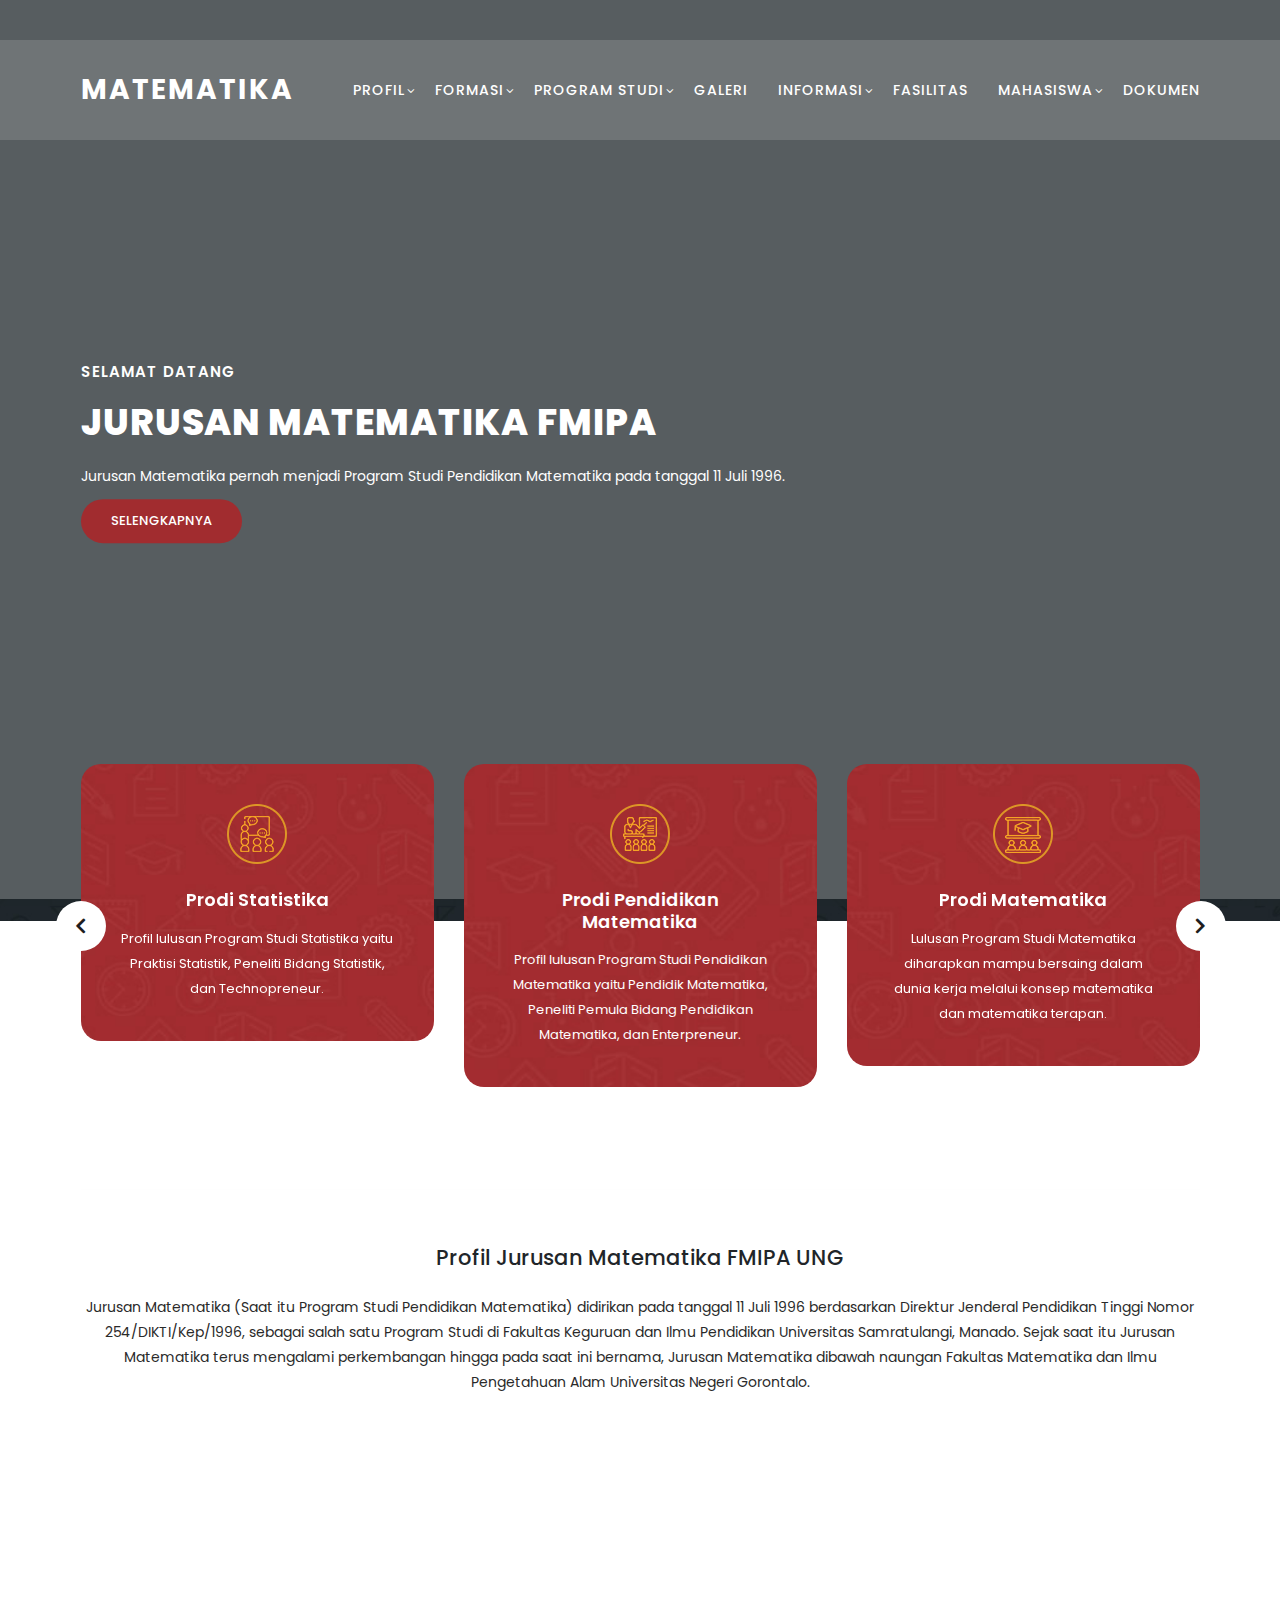
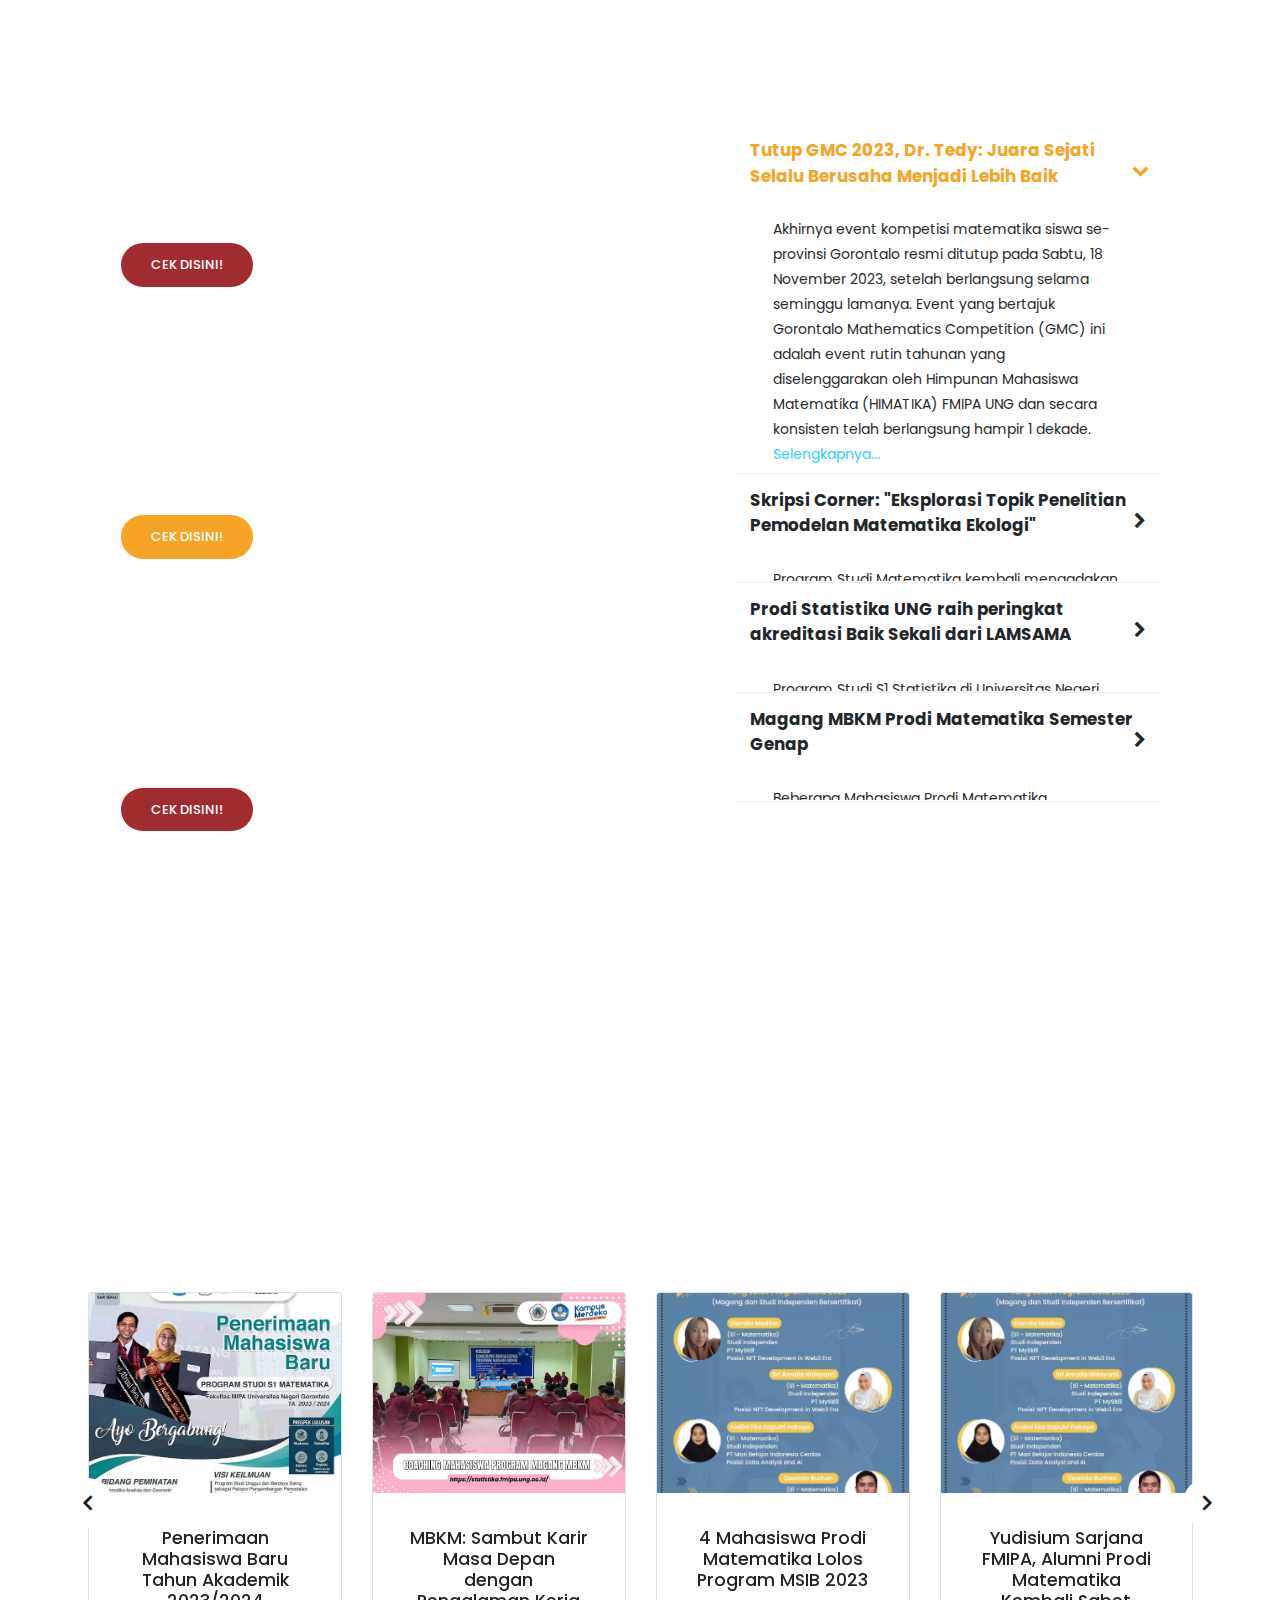
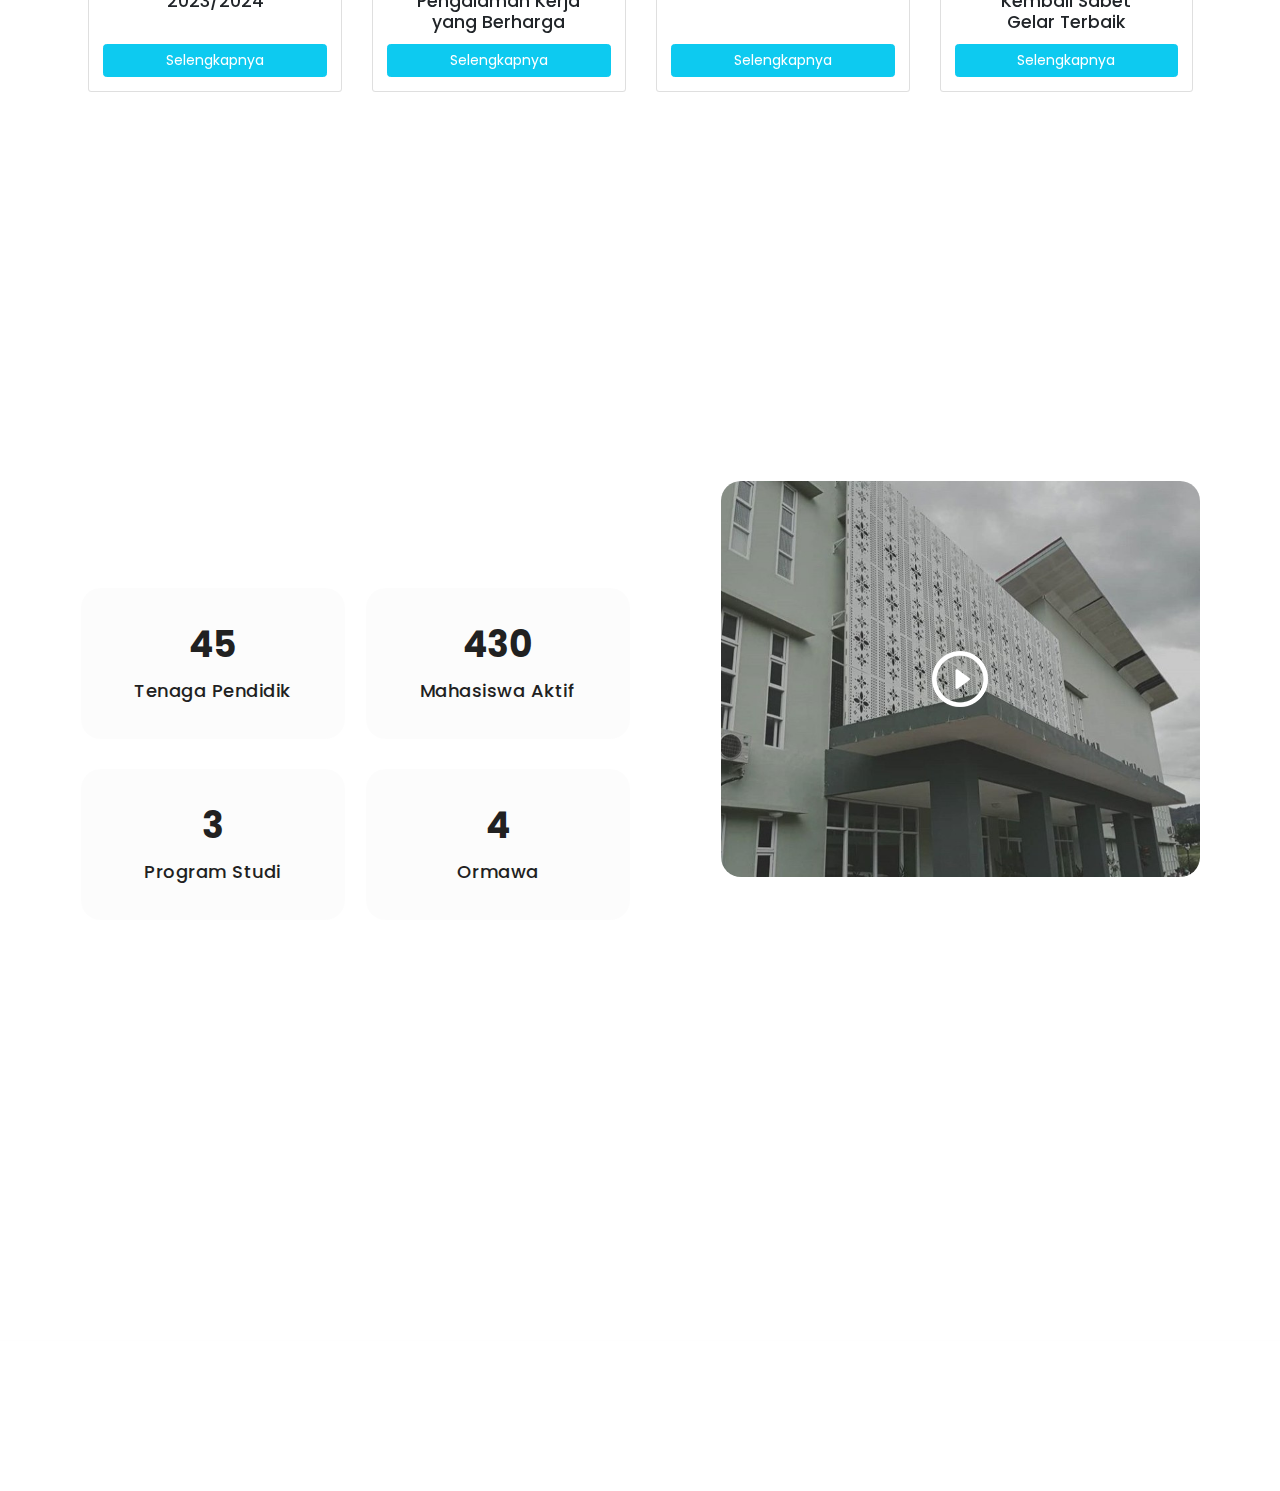
==== commit e1c4866c: "informasi tmbahan yg ad d bwah d setiap page kse rata smuaa tida beda beda, informasi tmbahan yg ad " ====
--- a/index.html
+++ b/index.html
@@ -312,36 +312,135 @@
           </div>
         </div>
         <div class="col-lg-12">
-          <div class="owl-courses-item owl-carousel">
-            <div class="item">
-              <img src="assets/images/course-0001.jpg" style="object-fit: cover; height: 200px;" class="img-fluid" alt="Maba">
-              <div class="down-content">
-                <h4>Penerimaan Mahasiswa Baru Tahun Akademik 2023/2024</h4>
-                <div class="info">
-                  <div class="row">
-                    <div class="col-4">
-                      <a
-                        href="https://math.fmipa.ung.ac.id/home/berita/penerimaan-mahasiswa-baru-tahun-akademik-20232024">Selengkapnya</a>
-                    </div>
-                  </div>
-                </div>
-              </div>
-            </div>
-            <div class="item">
-              <img src="assets/images/course-0002.jpg" style="object-fit: cover; height: 200px;" class="img-fluid" alt="MBKM">
-              <div class="down-content">
-                <h4>MBKM: Sambut Karir Masa Depan dengan Pengalaman Kerja yang Berharga</h4>
-                <div class="info">
-                  <div class="row">
-                    <div class="col-4">
-                      <a
-                        href="https://statistika.fmipa.ung.ac.id/home/berita/coaching-mahasiswa-program-mbkm-sambut-karir-masa-depan-dengan-pengalaman-kerja-yang-berharga">Selengkapnya</a>
-                    </div>
-                  </div>
-                </div>
-              </div>
-            </div>
-            <div class="item">
+          <div class="owl-courses-item owl-carousel px-2">
+            <div class="card" style="height: 400px">
+              <img class="card-img-top" src="assets/images/course-0001.jpg" alt="Card image cap" style="object-fit: cover; height: 200px;">
+              <div class="card-body d-flex flex-column justify-content-between">
+                <h5 class="card-title text-center mt-4 px-4" >Penerimaan Mahasiswa Baru Tahun Akademik 2023/2024</h5>
+                <a href="#" class="btn btn-primary btn-info text-white">Selengkapnya</a>
+              </div>
+            </div>
+            <div class="card" style="height: 400px">
+              <img class="card-img-top" src="assets/images/course-0002.jpg" alt="Card image cap" style="object-fit: cover; height: 200px;">
+              <div class="card-body d-flex flex-column justify-content-between">
+                <h5 class="card-title text-center mt-4 px-4" >MBKM: Sambut Karir Masa Depan dengan Pengalaman Kerja yang Berharga</h5>
+                <a href="#" class="btn btn-primary btn-info text-white">Selengkapnya</a>
+              </div>
+            </div>
+            <div class="card" style="height: 400px">
+              <img class="card-img-top" src="assets/images/course-0003.jpg" alt="Card image cap" style="object-fit: cover; height: 200px;">
+              <div class="card-body d-flex flex-column justify-content-between">
+                <h5 class="card-title text-center mt-4 px-4" >4 Mahasiswa Prodi Matematika Lolos Program MSIB 2023</h5>
+                <a href="#" class="btn btn-primary btn-info text-white">Selengkapnya</a>
+              </div>
+            </div>
+            <div class="card" style="height: 400px">
+              <img class="card-img-top" src="assets/images/course-0003.jpg" alt="Card image cap" style="object-fit: cover; height: 200px;">
+              <div class="card-body d-flex flex-column justify-content-between">
+                <h5 class="card-title text-center mt-4 px-4" >Yudisium Sarjana FMIPA, Alumni Prodi Matematika Kembali Sabet Gelar Terbaik</h5>
+                <a href="#" class="btn btn-primary btn-info text-white">Selengkapnya</a>
+              </div>
+            </div>
+            <div class="card" style="height: 400px">
+              <img class="card-img-top" src="assets/images/course-0005.jpg" alt="Card image cap" style="object-fit: cover; height: 200px;">
+              <div class="card-body d-flex flex-column justify-content-between">
+                <h5 class="card-title text-center mt-4 px-4" >Lulus MSIB 2023 Batch 4: Enam Mahasiswa Prodi Statistika UNG tembus di Perusahaan Ternama</h5>
+                <a href="#" class="btn btn-primary btn-info text-white">Selengkapnya</a>
+              </div>
+            </div>
+            <div class="card" style="height: 400px">
+              <img class="card-img-top" src="assets/images/course-0006.jpg" alt="Card image cap" style="object-fit: cover; height: 200px;">
+              <div class="card-body d-flex flex-column justify-content-between">
+                <h5 class="card-title text-center mt-4 px-4" >BARAKATI TO JUMA'ATI: Menumbuhkan Jiwa Peneliti dalam Pengoptimalan Strategi Publikasi Ilmiah</h5>
+                <a href="#" class="btn btn-primary btn-info text-white">Selengkapnya</a>
+              </div>
+            </div>
+            <div class="card" style="height: 400px">
+              <img class="card-img-top" src="assets/images/course-0007.jpg" alt="Card image cap" style="object-fit: cover; height: 200px;">
+              <div class="card-body d-flex flex-column justify-content-between">
+                <h5 class="card-title text-center mt-4 px-4" >BARAKATI TO JUMA'ATI: Questionnaire Design for College Students</h5>
+                <a href="#" class="btn btn-primary btn-info text-white">Selengkapnya</a>
+              </div>
+            </div>
+            <div class="card" style="height: 400px">
+              <img class="card-img-top" src="assets/images/course-001.jpg" alt="Card image cap" style="object-fit: cover; height: 200px;">
+              <div class="card-body d-flex flex-column justify-content-between">
+                <h5 class="card-title text-center mt-4 px-4" >Penutup Program CoE</h5>
+                <a href="#" class="btn btn-primary btn-info text-white">Selengkapnya</a>
+              </div>
+            </div>
+            <div class="card" style="height: 400px">
+              <img class="card-img-top" src="assets/images/course-0002.jpg" alt="Card image cap" style="object-fit: cover; height: 200px;">
+              <div class="card-body d-flex flex-column justify-content-between">
+                <h5 class="card-title text-center mt-4 px-4" >Jurusan Matematika UNG menyelenggarakan Workshop CENTER Of EXCELENCE</h5>
+                <a href="#" class="btn btn-primary btn-info text-white">Selengkapnya</a>
+              </div>
+            </div>
+            <div class="card" style="height: 400px">
+              <img class="card-img-top" src="assets/images/course-003.jpg" alt="Card image cap" style="object-fit: cover; height: 200px;">
+              <div class="card-body d-flex flex-column justify-content-between">
+                <h5 class="card-title text-center mt-4 px-4" >Jurusan Matematika UNG berikan Lifetime Achievement bagi Dosen Purna Tugas</h5>
+                <a href="#" class="btn btn-primary btn-info text-white">Selengkapnya</a>
+              </div>
+            </div>
+            <div class="card" style="height: 400px">
+              <img class="card-img-top" src="assets/images/course-004.jpg" alt="Card image cap" style="object-fit: cover; height: 200px;">
+              <div class="card-body d-flex flex-column justify-content-between">
+                <h5 class="card-title text-center mt-4 px-4" >Jurusan Matematika menyelenggarakan Temu Alumni secara virtual</h5>
+                <a href="#" class="btn btn-primary btn-info text-white">Selengkapnya</a>
+              </div>
+            </div>
+            <div class="card" style="height: 400px">
+              <img class="card-img-top" src="assets/images/course-01.jpg" alt="Card image cap" style="object-fit: cover; height: 200px;">
+              <div class="card-body d-flex flex-column justify-content-between">
+                <h5 class="card-title text-center mt-4 px-4" >FMIPA UNG jalin kerja sama dengan FMIPA UNIMA</h5>
+                <a href="#" class="btn btn-primary btn-info text-white">Selengkapnya</a>
+              </div>
+            </div>
+            <div class="card" style="height: 400px">
+              <img class="card-img-top" src="assets/images/course-02.jpg" alt="Card image cap" style="object-fit: cover; height: 200px;">
+              <div class="card-body d-flex flex-column justify-content-between">
+                <h5 class="card-title text-center mt-4 px-4" >Mahasiswa Matematika raih Juara Umum pada 'MIPA QURANIC OLYMPIAD'</h5>
+                <a href="#" class="btn btn-primary btn-info text-white">Selengkapnya</a>
+              </div>
+            </div>
+            <div class="card" style="height: 400px">
+              <img class="card-img-top" src="assets/images/course-03.jpg" alt="Card image cap" style="object-fit: cover; height: 200px;">
+              <div class="card-body d-flex flex-column justify-content-between">
+                <h5 class="card-title text-center mt-4 px-4" >Jurusan Matematika mengadakan Rapat Jurusan Perdana di Tahun 2021</h5>
+                <a href="#" class="btn btn-primary btn-info text-white">Selengkapnya</a>
+              </div>
+            </div>
+            <div class="card" style="height: 400px">
+              <img class="card-img-top" src="assets/images/course-04.jpg" alt="Card image cap" style="object-fit: cover; height: 200px;">
+              <div class="card-body d-flex flex-column justify-content-between">
+                <h5 class="card-title text-center mt-4 px-4" >Jurusan Matematika mengadakan Diskusi Redesain Kurikulum</h5>
+                <a href="#" class="btn btn-primary btn-info text-white">Selengkapnya</a>
+              </div>
+            </div>
+            <div class="card" style="height: 400px">
+              <img class="card-img-top" src="assets/images/course-05.jpg" alt="Card image cap" style="object-fit: cover; height: 200px;">
+              <div class="card-body d-flex flex-column justify-content-between">
+                <h5 class="card-title text-center mt-4 px-4" >UPT TIK menyelenggarakan Pelatihan Pengelolaan Website</h5>
+                <a href="#" class="btn btn-primary btn-info text-white">Selengkapnya</a>
+              </div>
+            </div>
+            <div class="card" style="height: 400px">
+              <img class="card-img-top" src="assets/images/course-06.jpg" alt="Card image cap" style="object-fit: cover; height: 200px;">
+              <div class="card-body d-flex flex-column justify-content-between">
+                <h5 class="card-title text-center mt-4 px-4" >Seleksi CPNS Kemendikbud Formasi Matematika dan Statistika UNG</h5>
+                <a href="#" class="btn btn-primary btn-info text-white">Selengkapnya</a>
+              </div>
+            </div>
+            <div class="card" style="height: 400px">
+              <img class="card-img-top" src="assets/images/course-07.jpg" alt="Card image cap" style="object-fit: cover; height: 200px;">
+              <div class="card-body d-flex flex-column justify-content-between">
+                <h5 class="card-title text-center mt-4 px-4" >Mahasiswa Matematika Raih Gelar Duta Kampus UNG tahun 2019</h5>
+                <a href="#" class="btn btn-primary btn-info text-white">Selengkapnya</a>
+              </div>
+            </div>
+            
+            <!-- <div class="item">
               <img src="assets/images/course-0003.jpg" style="object-fit: cover; height: 200px;" class="img-fluid" alt="MBKM">
               <div class="down-content">
                 <h4>4 Mahasiswa Prodi Matematika Lolos Program MSIB 2023</h4>
@@ -564,12 +663,13 @@
                   </div>
                 </div>
               </div>
-            </div>
+            </div> -->
           </div>
         </div>
       </div>
     </div>
   </section>
+
 
   <section class="our-facts">
     <div class="container">
--- a/assets/css/templatemo-edu-meeting.css
+++ b/assets/css/templatemo-edu-meeting.css
@@ -1352,9 +1352,6 @@
   letter-spacing: 0.5px;
 }
 
-.new-students {
-  margin-top: 45px;
-}
 
 section.our-facts .video {
   text-align: center;
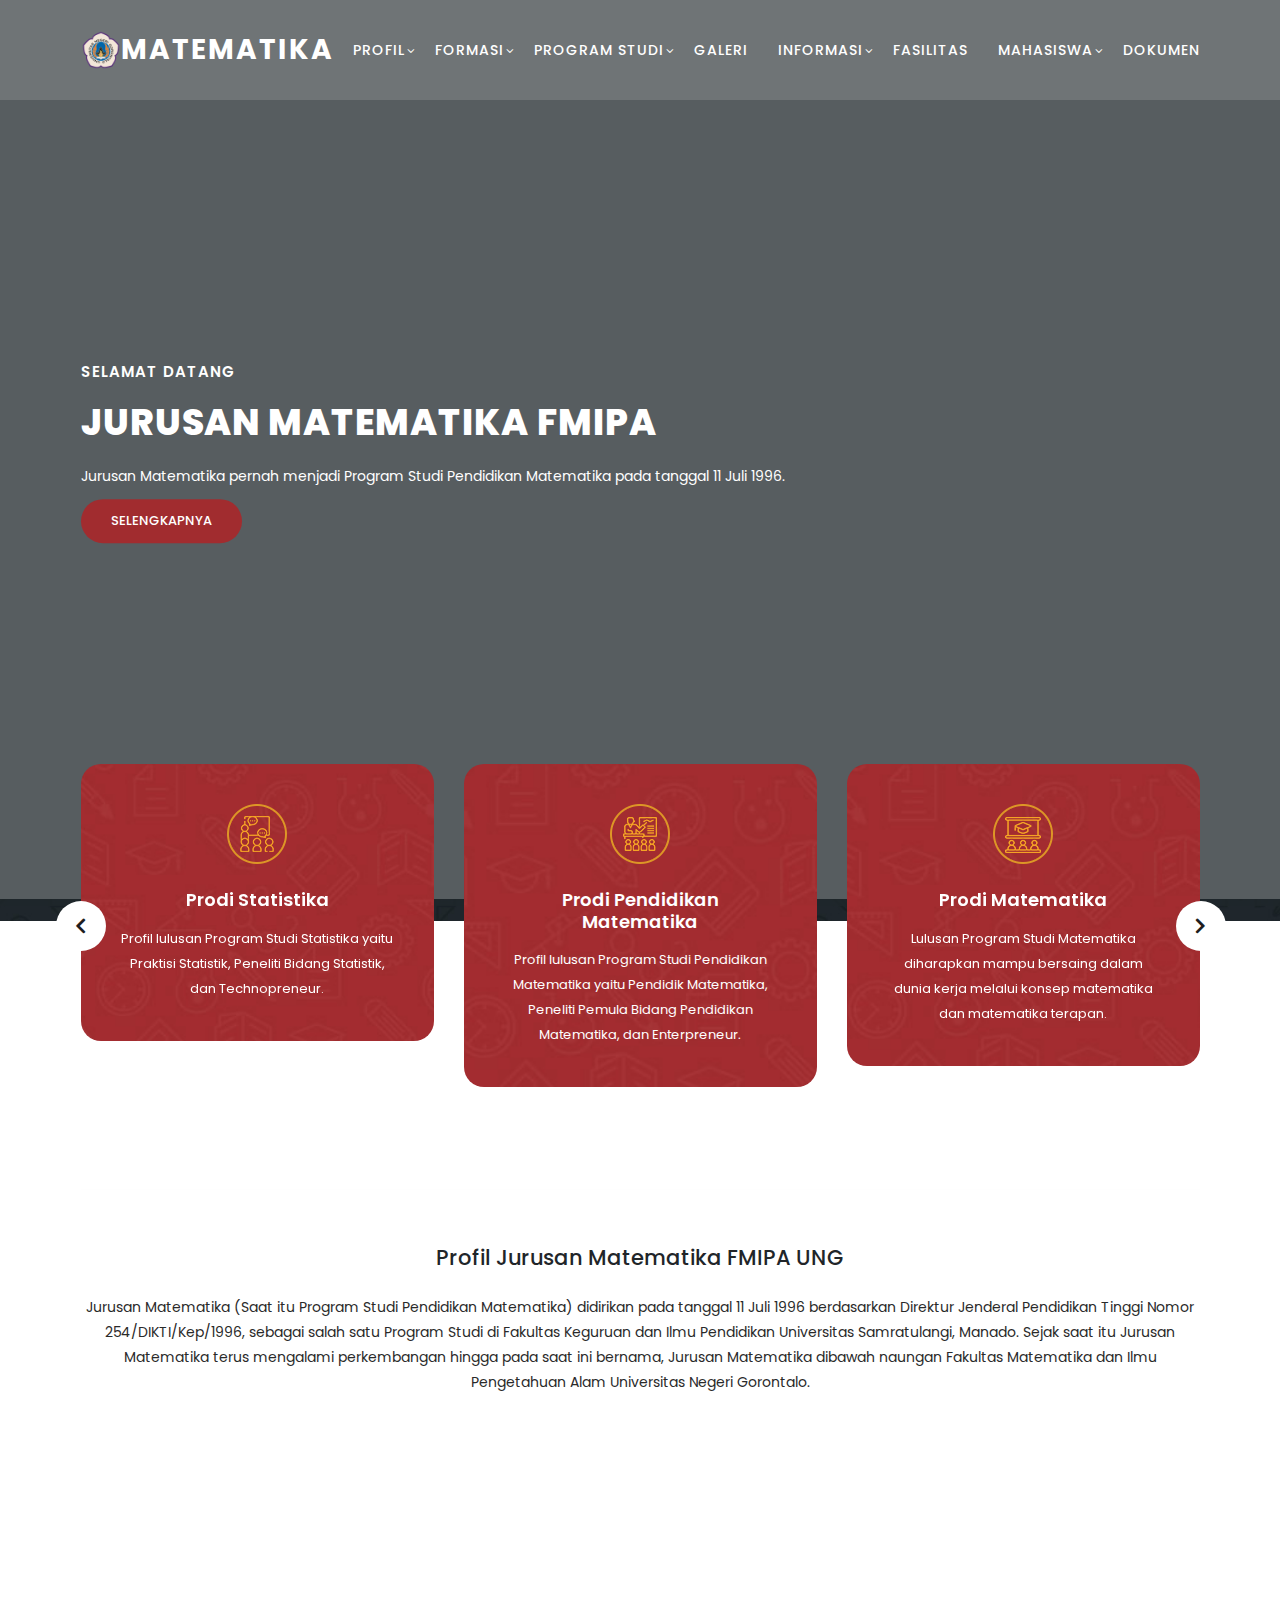
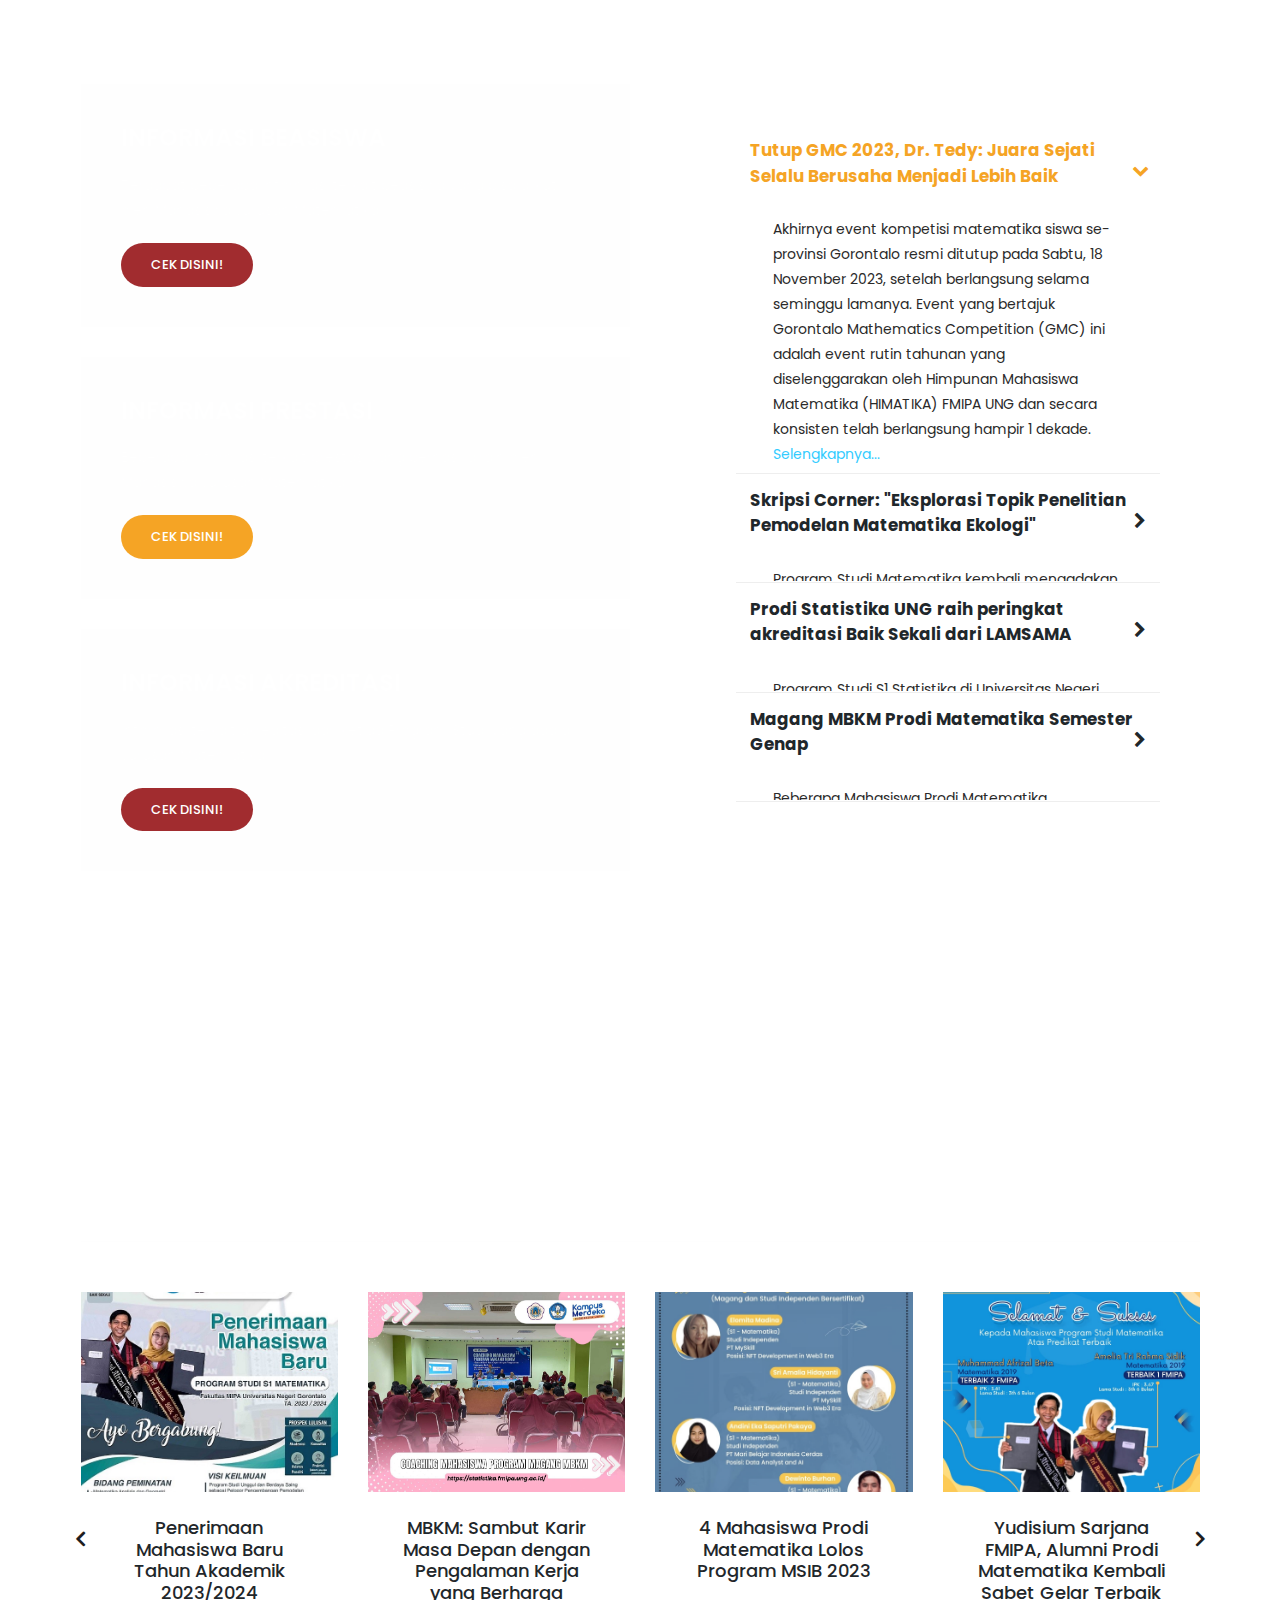
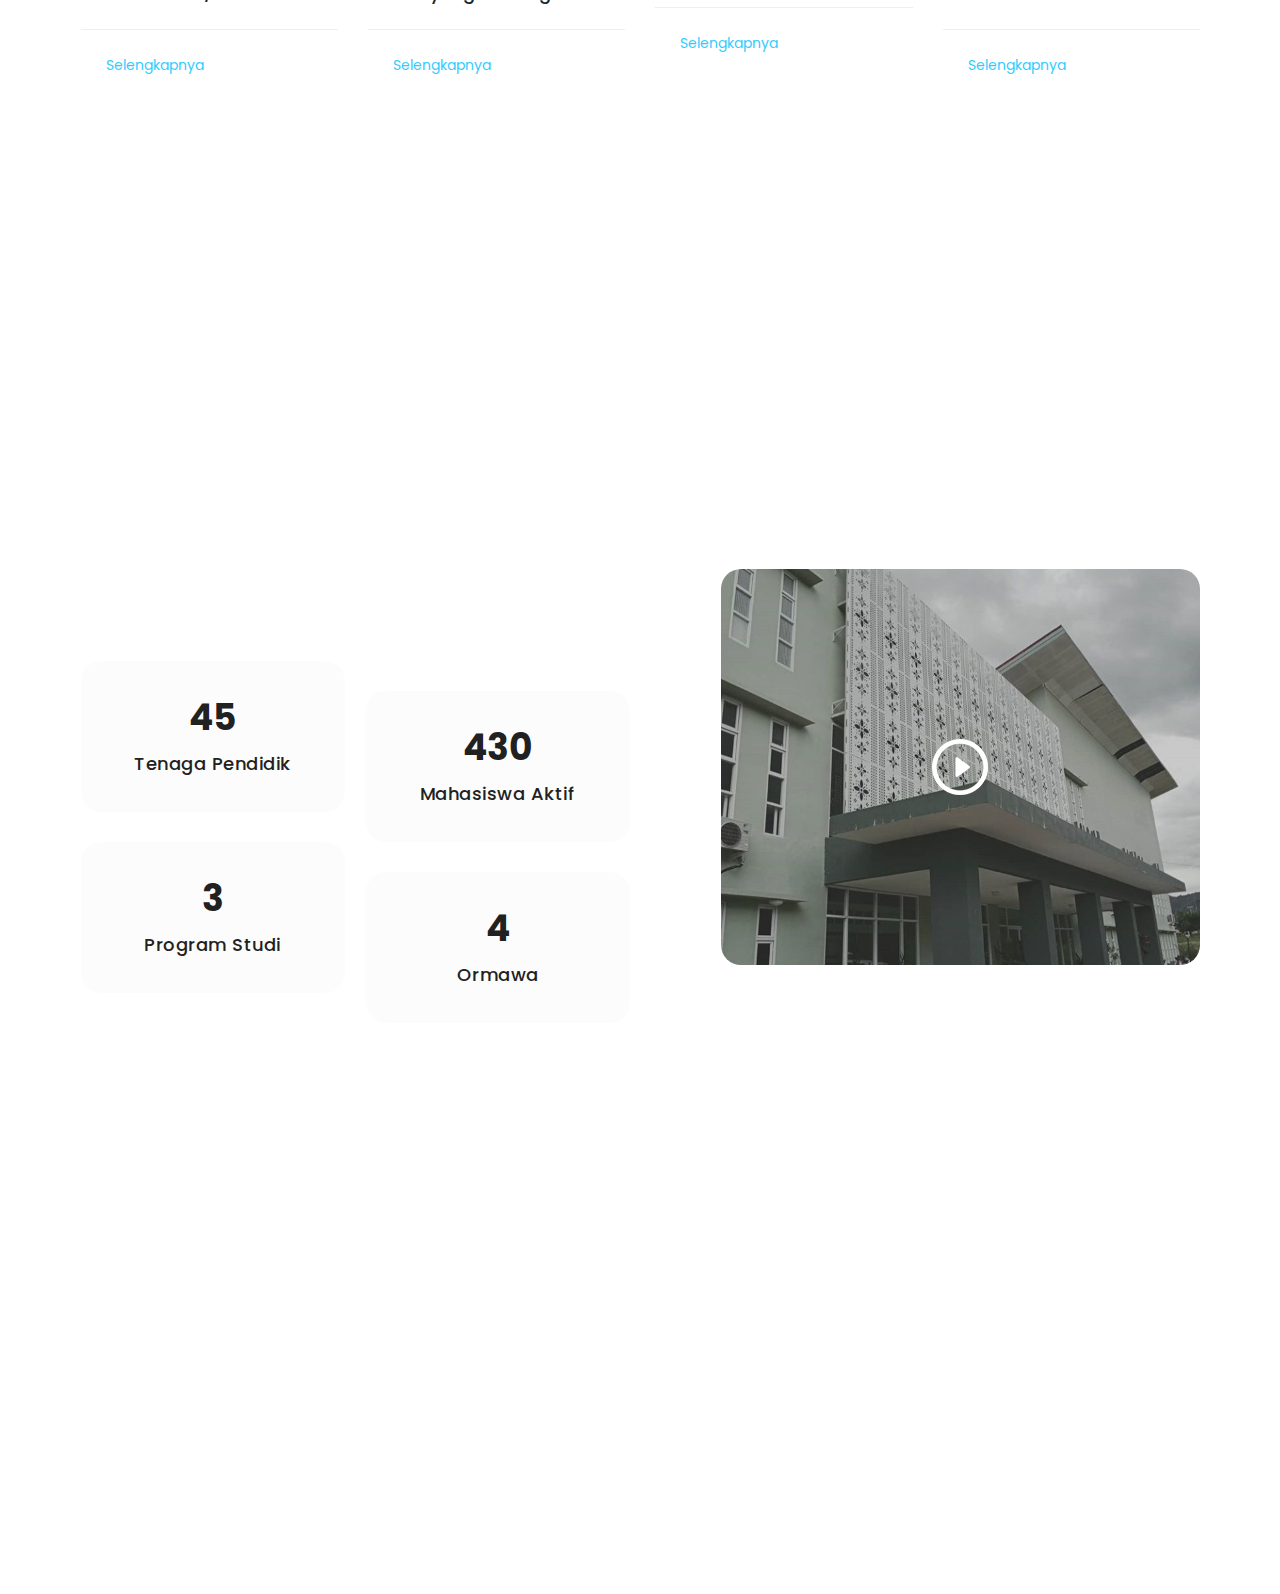
==== commit 425bbda6: "Fixing Navbar, Dosen, Jabatan" ====
--- a/index.html
+++ b/index.html
@@ -38,9 +38,12 @@
         <div class="col-12">
           <nav class="main-nav">
             <!-- ***** Logo Start ***** -->
+            <div class="logo d-flex flex-row-reverse align-items-center mr-3">
             <a href="index.html" class="logo">
               MATEMATIKA
             </a>
+            <img src="./assets/images/LogoUNG.png" alt="" style="width: 40px; height: fit-content;">
+            </div>
             <!-- ***** Logo End ***** -->
             <!-- ***** Menu Start ***** -->
             <ul class="nav">
@@ -62,7 +65,7 @@
               <li class="has-sub">
                 <a href="javascript:void(0)">Program Studi</a>
                 <ul class="sub-menu">
-                  <li><a href="https://mathedu.fmipa.ung.ac.id/">Pendidikan Matematika</a></li>
+                  <li><a href="https://mathedu.fmipa.ung.ac.id">Pendidikan Matematika</a></li>
                   <li><a href="https://math.fmipa.ung.ac.id">Matematika</a></li>
                   <li><a href="https://statistika.fmipa.ung.ac.id">Statistika</a></li>
                 </ul>
@@ -312,135 +315,36 @@
           </div>
         </div>
         <div class="col-lg-12">
-          <div class="owl-courses-item owl-carousel px-2">
-            <div class="card" style="height: 400px">
-              <img class="card-img-top" src="assets/images/course-0001.jpg" alt="Card image cap" style="object-fit: cover; height: 200px;">
-              <div class="card-body d-flex flex-column justify-content-between">
-                <h5 class="card-title text-center mt-4 px-4" >Penerimaan Mahasiswa Baru Tahun Akademik 2023/2024</h5>
-                <a href="#" class="btn btn-primary btn-info text-white">Selengkapnya</a>
-              </div>
-            </div>
-            <div class="card" style="height: 400px">
-              <img class="card-img-top" src="assets/images/course-0002.jpg" alt="Card image cap" style="object-fit: cover; height: 200px;">
-              <div class="card-body d-flex flex-column justify-content-between">
-                <h5 class="card-title text-center mt-4 px-4" >MBKM: Sambut Karir Masa Depan dengan Pengalaman Kerja yang Berharga</h5>
-                <a href="#" class="btn btn-primary btn-info text-white">Selengkapnya</a>
-              </div>
-            </div>
-            <div class="card" style="height: 400px">
-              <img class="card-img-top" src="assets/images/course-0003.jpg" alt="Card image cap" style="object-fit: cover; height: 200px;">
-              <div class="card-body d-flex flex-column justify-content-between">
-                <h5 class="card-title text-center mt-4 px-4" >4 Mahasiswa Prodi Matematika Lolos Program MSIB 2023</h5>
-                <a href="#" class="btn btn-primary btn-info text-white">Selengkapnya</a>
-              </div>
-            </div>
-            <div class="card" style="height: 400px">
-              <img class="card-img-top" src="assets/images/course-0003.jpg" alt="Card image cap" style="object-fit: cover; height: 200px;">
-              <div class="card-body d-flex flex-column justify-content-between">
-                <h5 class="card-title text-center mt-4 px-4" >Yudisium Sarjana FMIPA, Alumni Prodi Matematika Kembali Sabet Gelar Terbaik</h5>
-                <a href="#" class="btn btn-primary btn-info text-white">Selengkapnya</a>
-              </div>
-            </div>
-            <div class="card" style="height: 400px">
-              <img class="card-img-top" src="assets/images/course-0005.jpg" alt="Card image cap" style="object-fit: cover; height: 200px;">
-              <div class="card-body d-flex flex-column justify-content-between">
-                <h5 class="card-title text-center mt-4 px-4" >Lulus MSIB 2023 Batch 4: Enam Mahasiswa Prodi Statistika UNG tembus di Perusahaan Ternama</h5>
-                <a href="#" class="btn btn-primary btn-info text-white">Selengkapnya</a>
-              </div>
-            </div>
-            <div class="card" style="height: 400px">
-              <img class="card-img-top" src="assets/images/course-0006.jpg" alt="Card image cap" style="object-fit: cover; height: 200px;">
-              <div class="card-body d-flex flex-column justify-content-between">
-                <h5 class="card-title text-center mt-4 px-4" >BARAKATI TO JUMA'ATI: Menumbuhkan Jiwa Peneliti dalam Pengoptimalan Strategi Publikasi Ilmiah</h5>
-                <a href="#" class="btn btn-primary btn-info text-white">Selengkapnya</a>
-              </div>
-            </div>
-            <div class="card" style="height: 400px">
-              <img class="card-img-top" src="assets/images/course-0007.jpg" alt="Card image cap" style="object-fit: cover; height: 200px;">
-              <div class="card-body d-flex flex-column justify-content-between">
-                <h5 class="card-title text-center mt-4 px-4" >BARAKATI TO JUMA'ATI: Questionnaire Design for College Students</h5>
-                <a href="#" class="btn btn-primary btn-info text-white">Selengkapnya</a>
-              </div>
-            </div>
-            <div class="card" style="height: 400px">
-              <img class="card-img-top" src="assets/images/course-001.jpg" alt="Card image cap" style="object-fit: cover; height: 200px;">
-              <div class="card-body d-flex flex-column justify-content-between">
-                <h5 class="card-title text-center mt-4 px-4" >Penutup Program CoE</h5>
-                <a href="#" class="btn btn-primary btn-info text-white">Selengkapnya</a>
-              </div>
-            </div>
-            <div class="card" style="height: 400px">
-              <img class="card-img-top" src="assets/images/course-0002.jpg" alt="Card image cap" style="object-fit: cover; height: 200px;">
-              <div class="card-body d-flex flex-column justify-content-between">
-                <h5 class="card-title text-center mt-4 px-4" >Jurusan Matematika UNG menyelenggarakan Workshop CENTER Of EXCELENCE</h5>
-                <a href="#" class="btn btn-primary btn-info text-white">Selengkapnya</a>
-              </div>
-            </div>
-            <div class="card" style="height: 400px">
-              <img class="card-img-top" src="assets/images/course-003.jpg" alt="Card image cap" style="object-fit: cover; height: 200px;">
-              <div class="card-body d-flex flex-column justify-content-between">
-                <h5 class="card-title text-center mt-4 px-4" >Jurusan Matematika UNG berikan Lifetime Achievement bagi Dosen Purna Tugas</h5>
-                <a href="#" class="btn btn-primary btn-info text-white">Selengkapnya</a>
-              </div>
-            </div>
-            <div class="card" style="height: 400px">
-              <img class="card-img-top" src="assets/images/course-004.jpg" alt="Card image cap" style="object-fit: cover; height: 200px;">
-              <div class="card-body d-flex flex-column justify-content-between">
-                <h5 class="card-title text-center mt-4 px-4" >Jurusan Matematika menyelenggarakan Temu Alumni secara virtual</h5>
-                <a href="#" class="btn btn-primary btn-info text-white">Selengkapnya</a>
-              </div>
-            </div>
-            <div class="card" style="height: 400px">
-              <img class="card-img-top" src="assets/images/course-01.jpg" alt="Card image cap" style="object-fit: cover; height: 200px;">
-              <div class="card-body d-flex flex-column justify-content-between">
-                <h5 class="card-title text-center mt-4 px-4" >FMIPA UNG jalin kerja sama dengan FMIPA UNIMA</h5>
-                <a href="#" class="btn btn-primary btn-info text-white">Selengkapnya</a>
-              </div>
-            </div>
-            <div class="card" style="height: 400px">
-              <img class="card-img-top" src="assets/images/course-02.jpg" alt="Card image cap" style="object-fit: cover; height: 200px;">
-              <div class="card-body d-flex flex-column justify-content-between">
-                <h5 class="card-title text-center mt-4 px-4" >Mahasiswa Matematika raih Juara Umum pada 'MIPA QURANIC OLYMPIAD'</h5>
-                <a href="#" class="btn btn-primary btn-info text-white">Selengkapnya</a>
-              </div>
-            </div>
-            <div class="card" style="height: 400px">
-              <img class="card-img-top" src="assets/images/course-03.jpg" alt="Card image cap" style="object-fit: cover; height: 200px;">
-              <div class="card-body d-flex flex-column justify-content-between">
-                <h5 class="card-title text-center mt-4 px-4" >Jurusan Matematika mengadakan Rapat Jurusan Perdana di Tahun 2021</h5>
-                <a href="#" class="btn btn-primary btn-info text-white">Selengkapnya</a>
-              </div>
-            </div>
-            <div class="card" style="height: 400px">
-              <img class="card-img-top" src="assets/images/course-04.jpg" alt="Card image cap" style="object-fit: cover; height: 200px;">
-              <div class="card-body d-flex flex-column justify-content-between">
-                <h5 class="card-title text-center mt-4 px-4" >Jurusan Matematika mengadakan Diskusi Redesain Kurikulum</h5>
-                <a href="#" class="btn btn-primary btn-info text-white">Selengkapnya</a>
-              </div>
-            </div>
-            <div class="card" style="height: 400px">
-              <img class="card-img-top" src="assets/images/course-05.jpg" alt="Card image cap" style="object-fit: cover; height: 200px;">
-              <div class="card-body d-flex flex-column justify-content-between">
-                <h5 class="card-title text-center mt-4 px-4" >UPT TIK menyelenggarakan Pelatihan Pengelolaan Website</h5>
-                <a href="#" class="btn btn-primary btn-info text-white">Selengkapnya</a>
-              </div>
-            </div>
-            <div class="card" style="height: 400px">
-              <img class="card-img-top" src="assets/images/course-06.jpg" alt="Card image cap" style="object-fit: cover; height: 200px;">
-              <div class="card-body d-flex flex-column justify-content-between">
-                <h5 class="card-title text-center mt-4 px-4" >Seleksi CPNS Kemendikbud Formasi Matematika dan Statistika UNG</h5>
-                <a href="#" class="btn btn-primary btn-info text-white">Selengkapnya</a>
-              </div>
-            </div>
-            <div class="card" style="height: 400px">
-              <img class="card-img-top" src="assets/images/course-07.jpg" alt="Card image cap" style="object-fit: cover; height: 200px;">
-              <div class="card-body d-flex flex-column justify-content-between">
-                <h5 class="card-title text-center mt-4 px-4" >Mahasiswa Matematika Raih Gelar Duta Kampus UNG tahun 2019</h5>
-                <a href="#" class="btn btn-primary btn-info text-white">Selengkapnya</a>
-              </div>
-            </div>
-            
-            <!-- <div class="item">
+          <div class="owl-courses-item owl-carousel">
+            <div class="item">
+              <img src="assets/images/course-0001.jpg" style="object-fit: cover; height: 200px;" class="img-fluid" alt="Maba">
+              <div class="down-content">
+                <h4>Penerimaan Mahasiswa Baru Tahun Akademik 2023/2024</h4>
+                <div class="info">
+                  <div class="row">
+                    <div class="col-4">
+                      <a
+                        href="https://math.fmipa.ung.ac.id/home/berita/penerimaan-mahasiswa-baru-tahun-akademik-20232024">Selengkapnya</a>
+                    </div>
+                  </div>
+                </div>
+              </div>
+            </div>
+            <div class="item">
+              <img src="assets/images/course-0002.jpg" style="object-fit: cover; height: 200px;" class="img-fluid" alt="MBKM">
+              <div class="down-content">
+                <h4>MBKM: Sambut Karir Masa Depan dengan Pengalaman Kerja yang Berharga</h4>
+                <div class="info">
+                  <div class="row">
+                    <div class="col-4">
+                      <a
+                        href="https://statistika.fmipa.ung.ac.id/home/berita/coaching-mahasiswa-program-mbkm-sambut-karir-masa-depan-dengan-pengalaman-kerja-yang-berharga">Selengkapnya</a>
+                    </div>
+                  </div>
+                </div>
+              </div>
+            </div>
+            <div class="item">
               <img src="assets/images/course-0003.jpg" style="object-fit: cover; height: 200px;" class="img-fluid" alt="MBKM">
               <div class="down-content">
                 <h4>4 Mahasiswa Prodi Matematika Lolos Program MSIB 2023</h4>
@@ -663,13 +567,12 @@
                   </div>
                 </div>
               </div>
-            </div> -->
+            </div>
           </div>
         </div>
       </div>
     </div>
   </section>
-
 
   <section class="our-facts">
     <div class="container">
--- a/assets/css/templatemo-edu-meeting.css
+++ b/assets/css/templatemo-edu-meeting.css
@@ -336,7 +336,6 @@
 .header-area {
   background-color: rgba(250, 250, 250, 0.15);
   position: absolute;
-  top: 40px;
   left: 0;
   right: 0;
   z-index: 100;
@@ -655,9 +654,6 @@
   .header-area .container {
     padding: 0px;
   }
-  .header-area .logo {
-    margin-left: 30px;
-  }
   .header-area .menu-trigger {
     display: block !important;
   }
@@ -1352,6 +1348,9 @@
   letter-spacing: 0.5px;
 }
 
+.new-students {
+  margin-top: 45px;
+}
 
 section.our-facts .video {
   text-align: center;
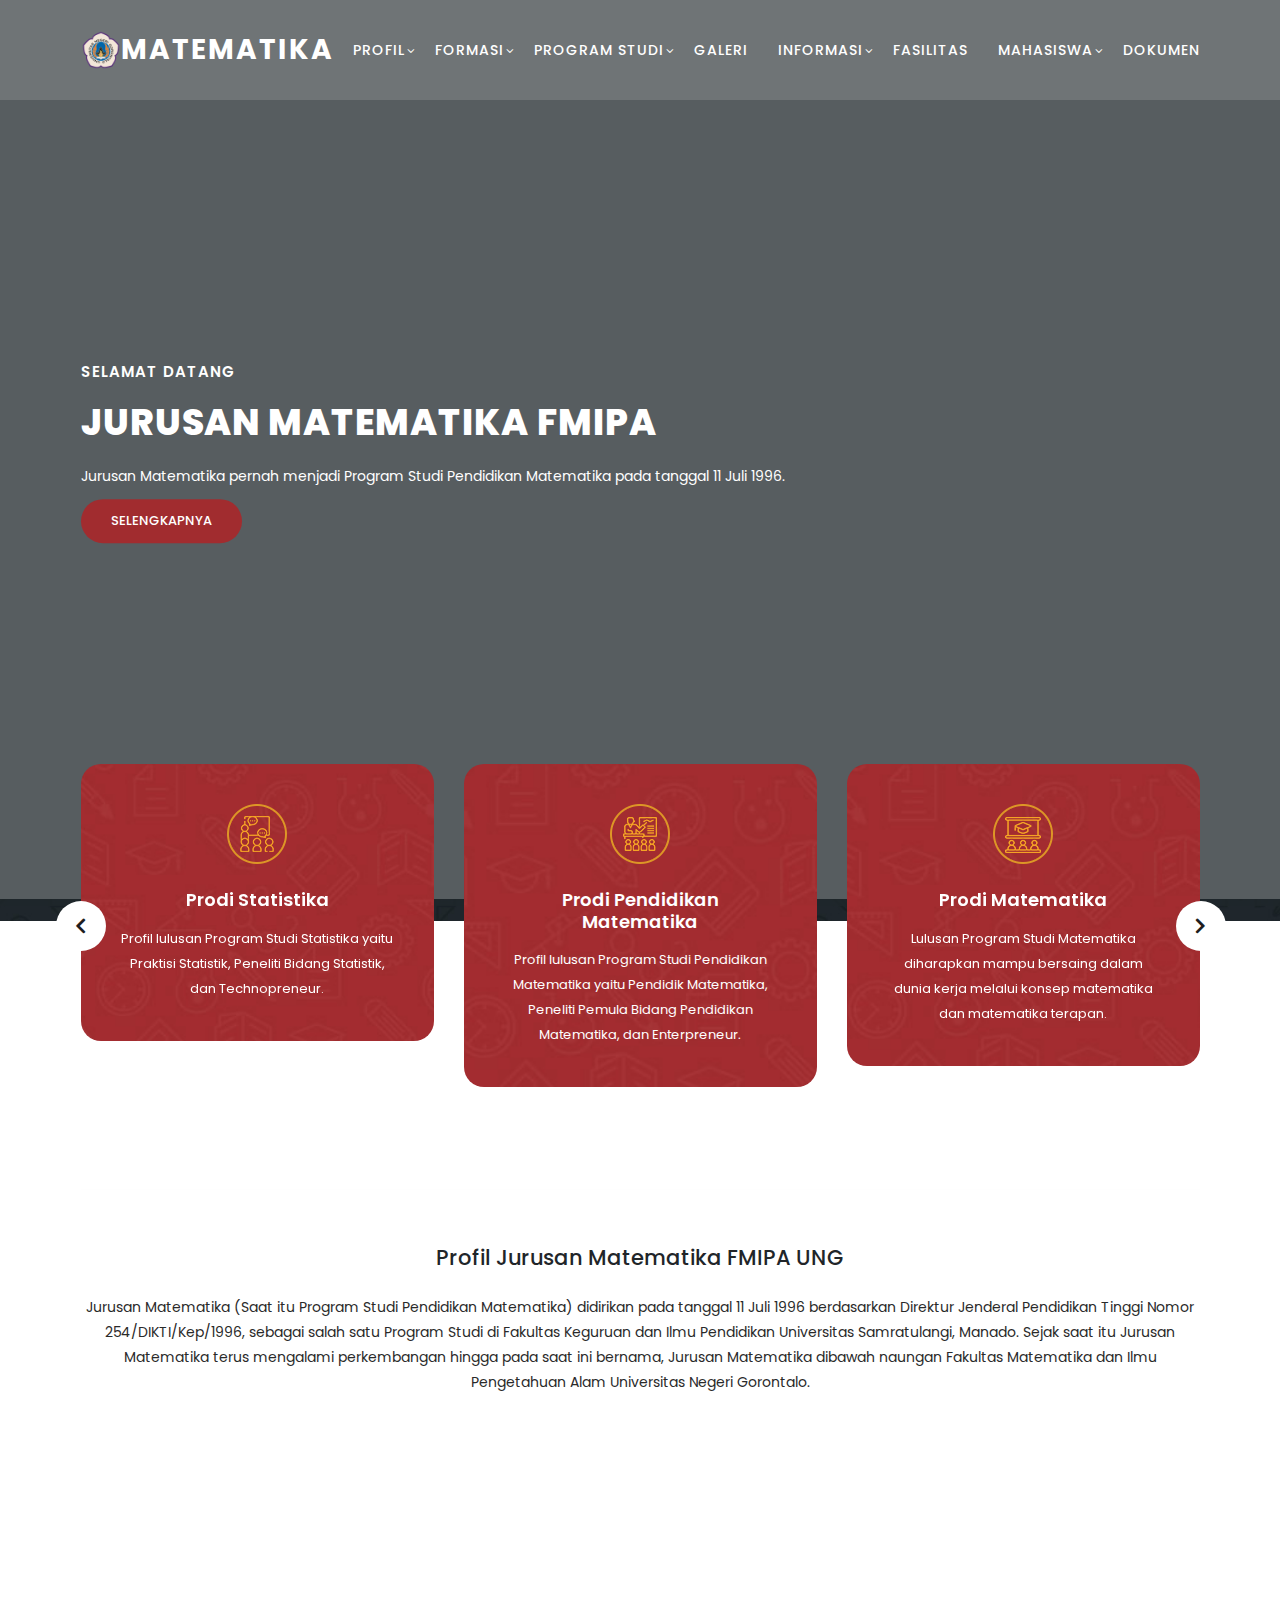
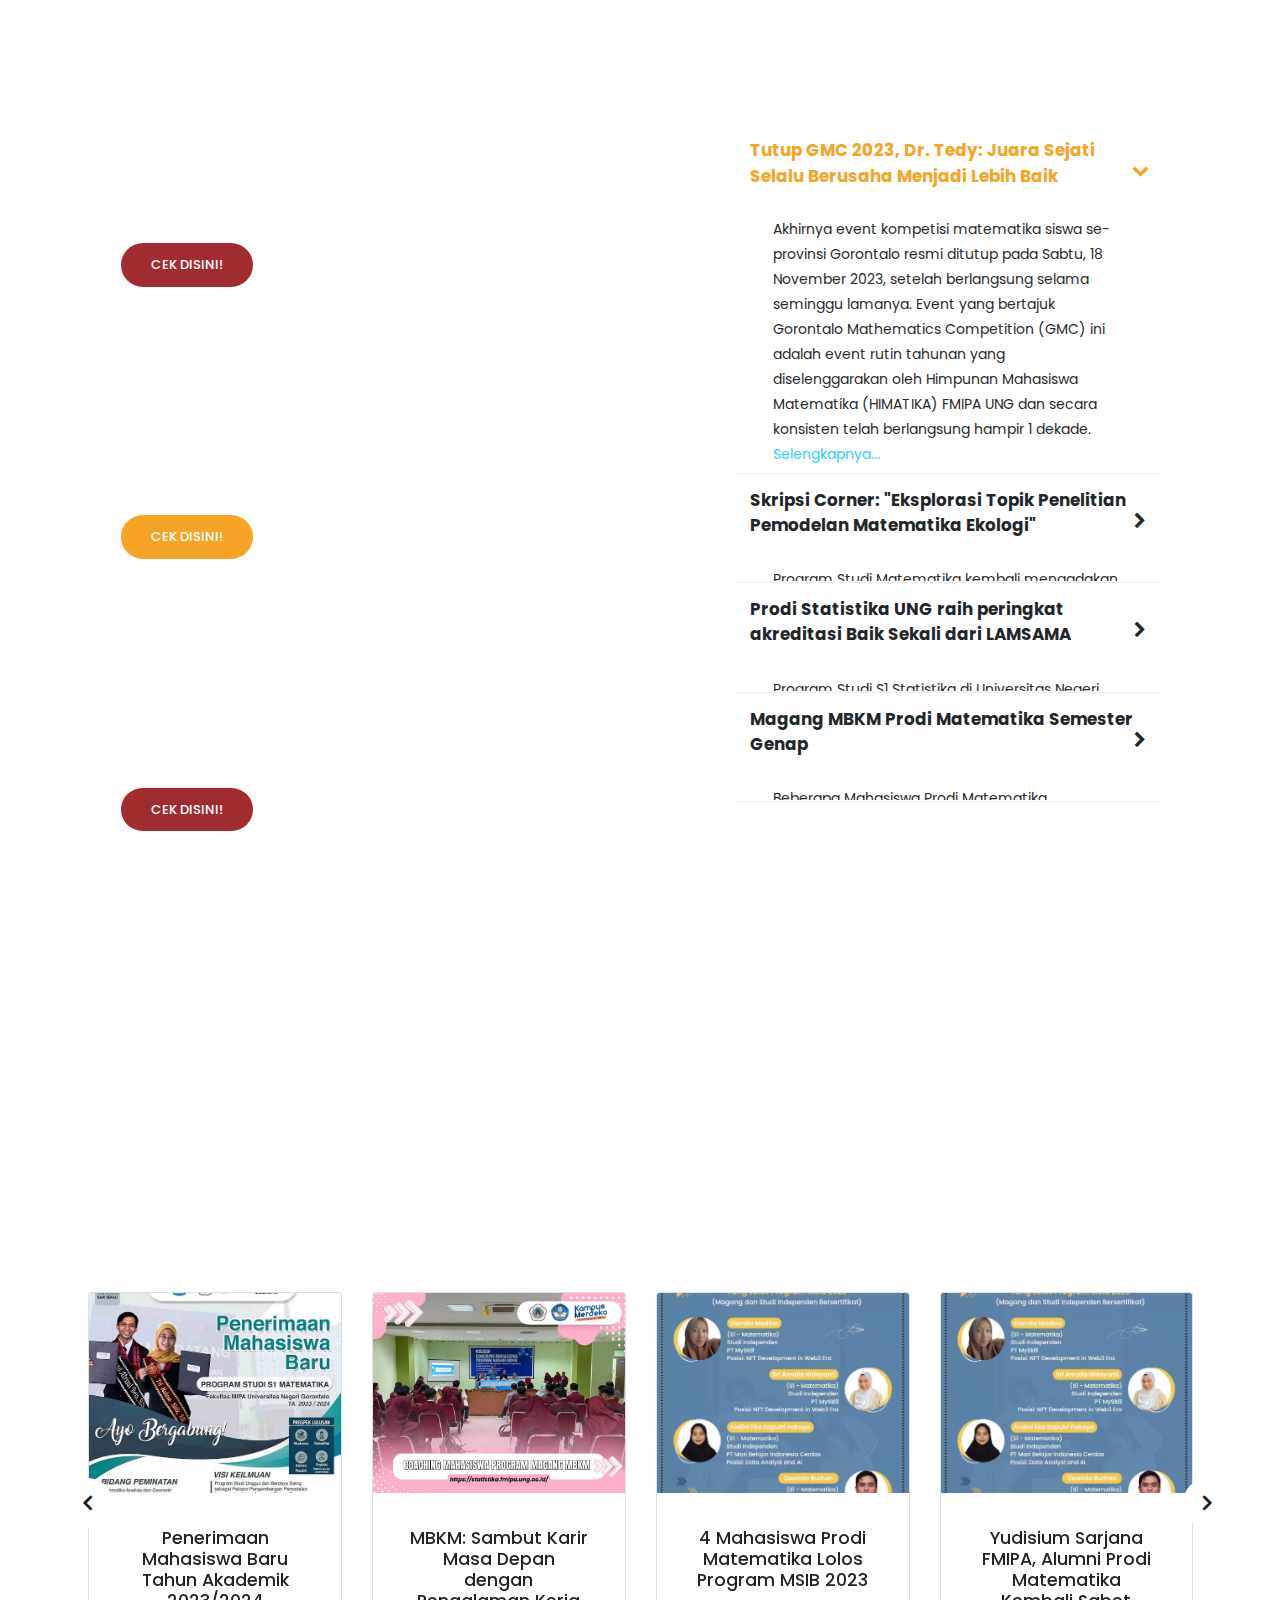
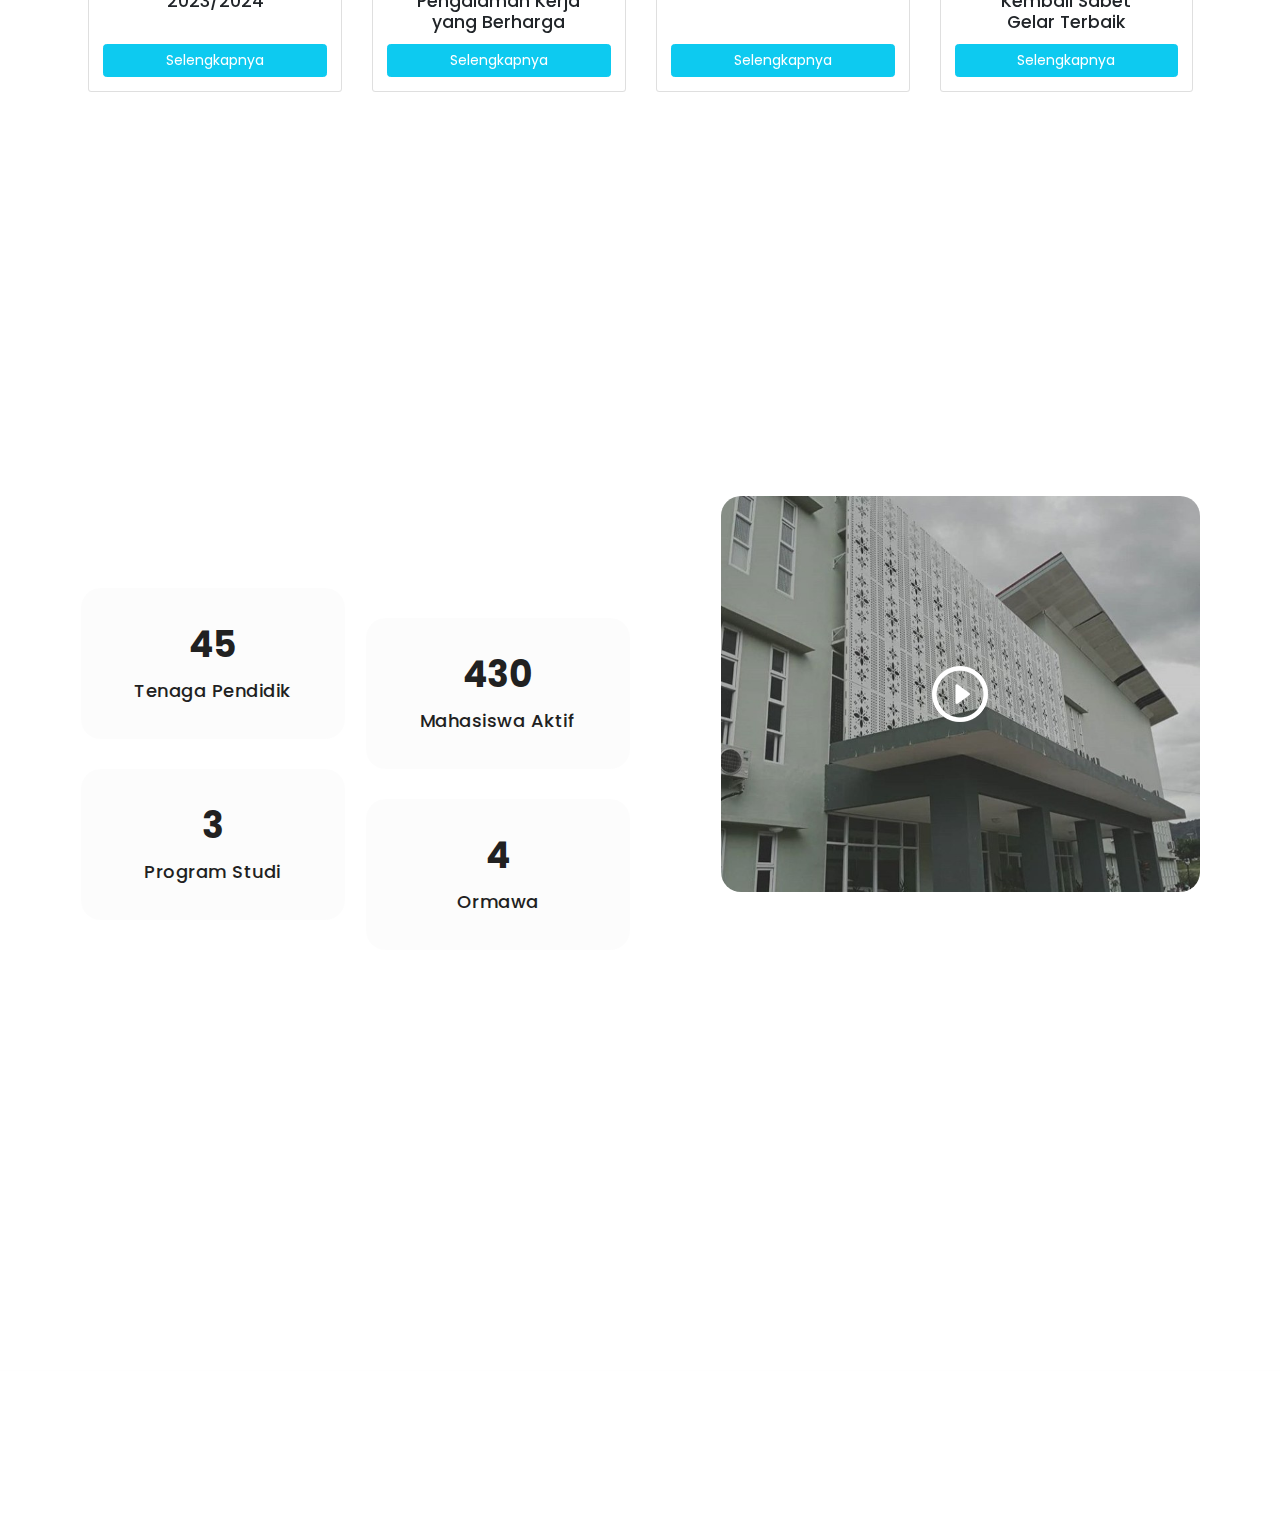
==== commit 0518142b: "add card" ====
--- a/index.html
+++ b/index.html
@@ -315,257 +315,131 @@
           </div>
         </div>
         <div class="col-lg-12">
-          <div class="owl-courses-item owl-carousel">
-            <div class="item">
-              <img src="assets/images/course-0001.jpg" style="object-fit: cover; height: 200px;" class="img-fluid" alt="Maba">
-              <div class="down-content">
-                <h4>Penerimaan Mahasiswa Baru Tahun Akademik 2023/2024</h4>
-                <div class="info">
-                  <div class="row">
-                    <div class="col-4">
-                      <a
-                        href="https://math.fmipa.ung.ac.id/home/berita/penerimaan-mahasiswa-baru-tahun-akademik-20232024">Selengkapnya</a>
-                    </div>
-                  </div>
-                </div>
-              </div>
-            </div>
-            <div class="item">
-              <img src="assets/images/course-0002.jpg" style="object-fit: cover; height: 200px;" class="img-fluid" alt="MBKM">
-              <div class="down-content">
-                <h4>MBKM: Sambut Karir Masa Depan dengan Pengalaman Kerja yang Berharga</h4>
-                <div class="info">
-                  <div class="row">
-                    <div class="col-4">
-                      <a
-                        href="https://statistika.fmipa.ung.ac.id/home/berita/coaching-mahasiswa-program-mbkm-sambut-karir-masa-depan-dengan-pengalaman-kerja-yang-berharga">Selengkapnya</a>
-                    </div>
-                  </div>
-                </div>
-              </div>
-            </div>
-            <div class="item">
-              <img src="assets/images/course-0003.jpg" style="object-fit: cover; height: 200px;" class="img-fluid" alt="MBKM">
-              <div class="down-content">
-                <h4>4 Mahasiswa Prodi Matematika Lolos Program MSIB 2023</h4>
-                <div class="info">
-                  <div class="row">
-                    <div class="col-4">
-                      <a
-                        href="https://math.fmipa.ung.ac.id/home/berita/4-mahasiswa-prodi-matematika-lolos-program-msib-2023">Selengkapnya</a>
-                    </div>
-                  </div>
-                </div>
-              </div>
-            </div>
-            <div class="item">
-              <img src="assets/images/course-0004.jpg" style="object-fit: cover; height: 200px;" class="img-fluid" alt="Yudisium">
-              <div class="down-content">
-                <h4>Yudisium Sarjana FMIPA, Alumni Prodi Matematika Kembali Sabet Gelar Terbaik</h4>
-                <div class="info">
-                  <div class="row">
-                    <div class="col-4">
-                      <a
-                        href="https://math.fmipa.ung.ac.id/home/berita/yudisium-sarjana-fmipa-alumni-prodi-matematika-kembali-sabet-gelar-terbaik">Selengkapnya</a>
-                    </div>
-                  </div>
-                </div>
-              </div>
-            </div>
-            <div class="item">
-              <img src="assets/images/course-0005.jpg" style="object-fit: cover; height: 200px;" class="img-fluid" alt="MBKM">
-              <div class="down-content">
-                <h4>Lulus MSIB 2023 Batch 4: Enam Mahasiswa Prodi Statistika UNG tembus di Perusahaan Ternama</h4>
-                <div class="info">
-                  <div class="row">
-                    <div class="col-4">
-                      <a
-                        href="https://statistika.fmipa.ung.ac.id/home/berita/lulus-msib-2023-batch-4-enam-mahasiswa-prodi-statistika-universitas-negeri-gorontalo-tembus-magang-di-perusahaan-ternama">Selengkapnya</a>
-                    </div>
-                  </div>
-                </div>
-              </div>
-            </div>
-            <div class="item">
-              <img src="assets/images/course-0006.jpg" style="object-fit: cover; height: 200px;" class="img-fluid" alt="BTJ">
-              <div class="down-content">
-                <h4>BARAKATI TO JUMA'ATI: Menumbuhkan Jiwa Peneliti dalam Pengoptimalan Strategi Publikasi Ilmiah</h4>
-                <div class="info">
-                  <div class="row">
-                    <div class="col-4">
-                      <a
-                        href="https://statistika.fmipa.ung.ac.id/home/berita/barakati-to-jumaati-menumbuhkan-jiwa-peneliti-dalam-pengoptimalan-strategi-publikasi-ilmiah">Selengkapnya</a>
-                    </div>
-                  </div>
-                </div>
-              </div>
-            </div>
-            <div class="item">
-              <img src="assets/images/course-0007.jpg" style="object-fit: cover; height: 200px;" class="img-fluid" alt="BTJ">
-              <div class="down-content">
-                <h4>BARAKATI TO JUMA'ATI: Questionnaire Design for College Students</h4>
-                <div class="info">
-                  <div class="row">
-                    <div class="col-4">
-                      <a
-                        href="https://statistika.fmipa.ung.ac.id/home/berita/barakati-to-jumaati-questionnaire-design-for-college-students">Selengkapnya</a>
-                    </div>
-                  </div>
-                </div>
-              </div>
-            </div>
-            <div class="item">
-              <img src="assets/images/course-001.jpg" style="object-fit: cover; height: 200px;" class="img-fluid" alt="CoE">
-              <div class="down-content">
-                <h4>Penutup Program CoE!</h4>
-                <div class="info">
-                  <div class="row">
-                    <div class="col-4">
-                      <a
-                        href="https://matematika.fmipa.ung.ac.id/home/berita/penutup-program-coe-prodi-pendidikan-matematikan-melakukan-sosialisasi-implementasi-mbkm-ke-prodi-di-lingkungan-fmipa">Selengkapnya</a>
-                    </div>
-                  </div>
-                </div>
-              </div>
-            </div>
-            <div class="item">
-              <img src="assets/images/course-002.jpg" style="object-fit: cover; height: 200px;" class="img-fluid" alt="workshop">
-              <div class="down-content">
-                <h4>Jurusan Matematika UNG menyelenggarakan Workshop CENTER Of EXCELENCE</h4>
-                <div class="info">
-                  <div class="row">
-                    <div class="col-4">
-                      <a
-                        href="https://matematika.fmipa.ung.ac.id/home/berita/jurusan-matematika-ung-menyelengarakan-workshop-center-of-excelence">Selengkapnya</a>
-                    </div>
-                  </div>
-                </div>
-              </div>
-            </div>
-            <div class="item">
-              <img src="assets/images/course-003.jpg" style="object-fit: cover; height: 200px;" class="img-fluid" alt="Lifetime">
-              <div class="down-content">
-                <h4>Jurusan Matematika UNG berikan Lifetime Achievement bagi Dosen Purna Tugas</h4>
-                <div class="info">
-                  <div class="row">
-                    <div class="col-4">
-                      <a
-                        href="https://matematika.fmipa.ung.ac.id/home/berita/jurusan-matematika-fmipa-ung-berikan-lifetime-achievement-bagi-dosen-purna-tugas">Selengkapnya</a>
-                    </div>
-                  </div>
-                </div>
-              </div>
-            </div>
-            <div class="item">
-              <img src="assets/images/course-004.jpg" style="object-fit: cover; height: 200px;" class="img-fluid" alt="reuni virtual">
-              <div class="down-content">
-                <h4>Jurusan Matematika menyelenggarakan Temu Alumni secara virtual</h4>
-                <div class="info">
-                  <div class="row">
-                    <div class="col-4">
-                      <a
-                        href="https://matematika.fmipa.ung.ac.id/home/berita/tuntaskan-rindu-di-tengah-pandemi-jurusan-matematika-menyelenggarakan-temu-alumni-secara-virtual">Selengkapnya</a>
-                    </div>
-                  </div>
-                </div>
-              </div>
-            </div>
-            <div class="item">
-              <img src="assets/images/course-01.jpg" style="object-fit: cover; height: 200px;" class="img-fluid" alt="FGD">
-              <div class="down-content">
-                <h4>FMIPA UNG jalin kerja sama dengan FMIPA UNIMA</h4>
-                <div class="info">
-                  <div class="row">
-                    <div class="col-4">
-                      <a
-                        href="https://matematika.fmipa.ung.ac.id/home/berita/perkuat-implementasi-kurikulum-mbkm-fmipa-ung-jalin-kerja-sama-dengan-fmipa-unima">Selengkapnya</a>
-                    </div>
-                  </div>
-                </div>
-              </div>
-            </div>
-            <div class="item">
-              <img src="assets/images/course-02.jpg" style="object-fit: cover; height: 200px;" class="img-fluid" alt="MQO">
-              <div class="down-content">
-                <h4>Mahasiswa Matematika raih Juara Umum pada 'MIPA QURANIC OLYMPIAD'</h4>
-                <div class="info">
-                  <div class="row">
-                    <div class="col-4">
-                      <a
-                        href="https://matematika.fmipa.ung.ac.id/home/berita/mahasiswa-matematika-raih-juara-umum-pada-mipa-quranic-olympiad">Selengkapnya</a>
-                    </div>
-                  </div>
-                </div>
-              </div>
-            </div>
-            <div class="item">
-              <img src="assets/images/course-03.jpg" style="object-fit: cover; height: 200px;" class="img-fluid" alt="Rapat">
-              <div class="down-content">
-                <h4>Jurusan Matematika mengadakan Rapat Jurusan Perdana di Tahun 2021</h4>
-                <div class="info">
-                  <div class="row">
-                    <div class="col-4">
-                      <a
-                        href="https://matematika.fmipa.ung.ac.id/home/berita/jurusan-matematika-mengadakan-rapat-jurusan-perdana-di-tahun-2021">Selengkapnya</a>
-                    </div>
-                  </div>
-                </div>
-              </div>
-            </div>
-            <div class="item">
-              <img src="assets/images/course-04.jpg" style="object-fit: cover; height: 200px;" class="img-fluid" alt="Diskusi">
-              <div class="down-content">
-                <h4>Jurusan Matematika mengadakan Diskusi Redesain Kurikulum</h4>
-                <div class="info">
-                  <div class="row">
-                    <div class="col-4">
-                      <a
-                        href="https://matematika.fmipa.ung.ac.id/home/berita/jurusan-matematika-mengadakan-diskusi-redesain-kurikulum">Selengkapnya</a>
-                    </div>
-                  </div>
-                </div>
-              </div>
-            </div>
-            <div class="item">
-              <img src="assets/images/course-05.jpg" style="object-fit: cover; height: 200px;" class="img-fluid" alt="UPT-TIK">
-              <div class="down-content">
-                <h4>UPT TIK menyelenggarakan Pelatihan Pengelolaan Website</h4>
-                <div class="info">
-                  <div class="row">
-                    <div class="col-4">
-                      <a
-                        href="https://matematika.fmipa.ung.ac.id/home/berita/upt-tik-menyelenggarakan-pelatihan-pengelolaan-website-unit-kerja-melalui-cms-webmaster-ung">Selengkapnya</a>
-                    </div>
-                  </div>
-                </div>
-              </div>
-            </div>
-            <div class="item">
-              <img src="assets/images/course-06.jpg" style="object-fit: cover; height: 200px;" class="img-fluid" alt="Seleksi CPNS">
-              <div class="down-content">
-                <h4>Seleksi CPNS Kemendikbud Formasi Matematika dan Statistika UNG</h4>
-                <div class="info">
-                  <div class="row">
-                    <div class="col-4">
-                      <a
-                        href="https://matematika.fmipa.ung.ac.id/home/berita/seleksi-cpns-kemendikbud-formasi-matematika-dan-statistika-universitas-negeri-gorontalo">Selengkapnya</a>
-                    </div>
-                  </div>
-                </div>
-              </div>
-            </div>
-            <div class="item">
-              <img src="assets/images/course-07.jpg" style="object-fit: cover; height: 200px;" class="img-fluid" alt="Duta Kampus">
-              <div class="down-content">
-                <h4>Mahasiswa Matematika Raih Gelar Duta Kampus UNG tahun 2019</h4>
-                <div class="info">
-                  <div class="row">
-                    <div class="col-4">
-                      <a
-                        href="https://matematika.fmipa.ung.ac.id/home/berita/mahasiswa-matematika-raih-gelar-duta-kampus-ung-tahun-2019">Selengkapnya</a>
-                    </div>
-                  </div>
-                </div>
+          <div class="owl-courses-item owl-carousel px-2">
+            <div class="card" style="height: 400px">
+              <img class="card-img-top" src="assets/images/course-0001.jpg" alt="Card image cap" style="object-fit: cover; height: 200px;">
+              <div class="card-body d-flex flex-column justify-content-between">
+                <h5 class="card-title text-center mt-4 px-4" >Penerimaan Mahasiswa Baru Tahun Akademik 2023/2024</h5>
+                <a href="#" class="btn btn-primary btn-info text-white">Selengkapnya</a>
+              </div>
+            </div>
+            <div class="card" style="height: 400px">
+              <img class="card-img-top" src="assets/images/course-0002.jpg" alt="Card image cap" style="object-fit: cover; height: 200px;">
+              <div class="card-body d-flex flex-column justify-content-between">
+                <h5 class="card-title text-center mt-4 px-4" >MBKM: Sambut Karir Masa Depan dengan Pengalaman Kerja yang Berharga</h5>
+                <a href="#" class="btn btn-primary btn-info text-white">Selengkapnya</a>
+              </div>
+            </div>
+            <div class="card" style="height: 400px">
+              <img class="card-img-top" src="assets/images/course-0003.jpg" alt="Card image cap" style="object-fit: cover; height: 200px;">
+              <div class="card-body d-flex flex-column justify-content-between">
+                <h5 class="card-title text-center mt-4 px-4" >4 Mahasiswa Prodi Matematika Lolos Program MSIB 2023</h5>
+                <a href="#" class="btn btn-primary btn-info text-white">Selengkapnya</a>
+              </div>
+            </div>
+            <div class="card" style="height: 400px">
+              <img class="card-img-top" src="assets/images/course-0003.jpg" alt="Card image cap" style="object-fit: cover; height: 200px;">
+              <div class="card-body d-flex flex-column justify-content-between">
+                <h5 class="card-title text-center mt-4 px-4" >Yudisium Sarjana FMIPA, Alumni Prodi Matematika Kembali Sabet Gelar Terbaik</h5>
+                <a href="#" class="btn btn-primary btn-info text-white">Selengkapnya</a>
+              </div>
+            </div>
+            <div class="card" style="height: 400px">
+              <img class="card-img-top" src="assets/images/course-0005.jpg" alt="Card image cap" style="object-fit: cover; height: 200px;">
+              <div class="card-body d-flex flex-column justify-content-between">
+                <h5 class="card-title text-center mt-4 px-4" >Lulus MSIB 2023 Batch 4: Enam Mahasiswa Prodi Statistika UNG tembus di Perusahaan Ternama</h5>
+                <a href="#" class="btn btn-primary btn-info text-white">Selengkapnya</a>
+              </div>
+            </div>
+            <div class="card" style="height: 400px">
+              <img class="card-img-top" src="assets/images/course-0006.jpg" alt="Card image cap" style="object-fit: cover; height: 200px;">
+              <div class="card-body d-flex flex-column justify-content-between">
+                <h5 class="card-title text-center mt-4 px-4" >BARAKATI TO JUMA'ATI: Menumbuhkan Jiwa Peneliti dalam Pengoptimalan Strategi Publikasi Ilmiah</h5>
+                <a href="#" class="btn btn-primary btn-info text-white">Selengkapnya</a>
+              </div>
+            </div>
+            <div class="card" style="height: 400px">
+              <img class="card-img-top" src="assets/images/course-0007.jpg" alt="Card image cap" style="object-fit: cover; height: 200px;">
+              <div class="card-body d-flex flex-column justify-content-between">
+                <h5 class="card-title text-center mt-4 px-4" >BARAKATI TO JUMA'ATI: Questionnaire Design for College Students</h5>
+                <a href="#" class="btn btn-primary btn-info text-white">Selengkapnya</a>
+              </div>
+            </div>
+            <div class="card" style="height: 400px">
+              <img class="card-img-top" src="assets/images/course-001.jpg" alt="Card image cap" style="object-fit: cover; height: 200px;">
+              <div class="card-body d-flex flex-column justify-content-between">
+                <h5 class="card-title text-center mt-4 px-4" >Penutup Program CoE</h5>
+                <a href="#" class="btn btn-primary btn-info text-white">Selengkapnya</a>
+              </div>
+            </div>
+            <div class="card" style="height: 400px">
+              <img class="card-img-top" src="assets/images/course-0002.jpg" alt="Card image cap" style="object-fit: cover; height: 200px;">
+              <div class="card-body d-flex flex-column justify-content-between">
+                <h5 class="card-title text-center mt-4 px-4" >Jurusan Matematika UNG menyelenggarakan Workshop CENTER Of EXCELENCE</h5>
+                <a href="#" class="btn btn-primary btn-info text-white">Selengkapnya</a>
+              </div>
+            </div>
+            <div class="card" style="height: 400px">
+              <img class="card-img-top" src="assets/images/course-003.jpg" alt="Card image cap" style="object-fit: cover; height: 200px;">
+              <div class="card-body d-flex flex-column justify-content-between">
+                <h5 class="card-title text-center mt-4 px-4" >Jurusan Matematika UNG berikan Lifetime Achievement bagi Dosen Purna Tugas</h5>
+                <a href="#" class="btn btn-primary btn-info text-white">Selengkapnya</a>
+              </div>
+            </div>
+            <div class="card" style="height: 400px">
+              <img class="card-img-top" src="assets/images/course-004.jpg" alt="Card image cap" style="object-fit: cover; height: 200px;">
+              <div class="card-body d-flex flex-column justify-content-between">
+                <h5 class="card-title text-center mt-4 px-4" >Jurusan Matematika menyelenggarakan Temu Alumni secara virtual</h5>
+                <a href="#" class="btn btn-primary btn-info text-white">Selengkapnya</a>
+              </div>
+            </div>
+            <div class="card" style="height: 400px">
+              <img class="card-img-top" src="assets/images/course-01.jpg" alt="Card image cap" style="object-fit: cover; height: 200px;">
+              <div class="card-body d-flex flex-column justify-content-between">
+                <h5 class="card-title text-center mt-4 px-4" >FMIPA UNG jalin kerja sama dengan FMIPA UNIMA</h5>
+                <a href="#" class="btn btn-primary btn-info text-white">Selengkapnya</a>
+              </div>
+            </div>
+            <div class="card" style="height: 400px">
+              <img class="card-img-top" src="assets/images/course-02.jpg" alt="Card image cap" style="object-fit: cover; height: 200px;">
+              <div class="card-body d-flex flex-column justify-content-between">
+                <h5 class="card-title text-center mt-4 px-4" >Mahasiswa Matematika raih Juara Umum pada 'MIPA QURANIC OLYMPIAD'</h5>
+                <a href="#" class="btn btn-primary btn-info text-white">Selengkapnya</a>
+              </div>
+            </div>
+            <div class="card" style="height: 400px">
+              <img class="card-img-top" src="assets/images/course-03.jpg" alt="Card image cap" style="object-fit: cover; height: 200px;">
+              <div class="card-body d-flex flex-column justify-content-between">
+                <h5 class="card-title text-center mt-4 px-4" >Jurusan Matematika mengadakan Rapat Jurusan Perdana di Tahun 2021</h5>
+                <a href="#" class="btn btn-primary btn-info text-white">Selengkapnya</a>
+              </div>
+            </div>
+            <div class="card" style="height: 400px">
+              <img class="card-img-top" src="assets/images/course-04.jpg" alt="Card image cap" style="object-fit: cover; height: 200px;">
+              <div class="card-body d-flex flex-column justify-content-between">
+                <h5 class="card-title text-center mt-4 px-4" >Jurusan Matematika mengadakan Diskusi Redesain Kurikulum</h5>
+                <a href="#" class="btn btn-primary btn-info text-white">Selengkapnya</a>
+              </div>
+            </div>
+            <div class="card" style="height: 400px">
+              <img class="card-img-top" src="assets/images/course-05.jpg" alt="Card image cap" style="object-fit: cover; height: 200px;">
+              <div class="card-body d-flex flex-column justify-content-between">
+                <h5 class="card-title text-center mt-4 px-4" >UPT TIK menyelenggarakan Pelatihan Pengelolaan Website</h5>
+                <a href="#" class="btn btn-primary btn-info text-white">Selengkapnya</a>
+              </div>
+            </div>
+            <div class="card" style="height: 400px">
+              <img class="card-img-top" src="assets/images/course-06.jpg" alt="Card image cap" style="object-fit: cover; height: 200px;">
+              <div class="card-body d-flex flex-column justify-content-between">
+                <h5 class="card-title text-center mt-4 px-4" >Seleksi CPNS Kemendikbud Formasi Matematika dan Statistika UNG</h5>
+                <a href="#" class="btn btn-primary btn-info text-white">Selengkapnya</a>
+              </div>
+            </div>
+            <div class="card" style="height: 400px">
+              <img class="card-img-top" src="assets/images/course-07.jpg" alt="Card image cap" style="object-fit: cover; height: 200px;">
+              <div class="card-body d-flex flex-column justify-content-between">
+                <h5 class="card-title text-center mt-4 px-4" >Mahasiswa Matematika Raih Gelar Duta Kampus UNG tahun 2019</h5>
+                <a href="#" class="btn btn-primary btn-info text-white">Selengkapnya</a>
               </div>
             </div>
           </div>
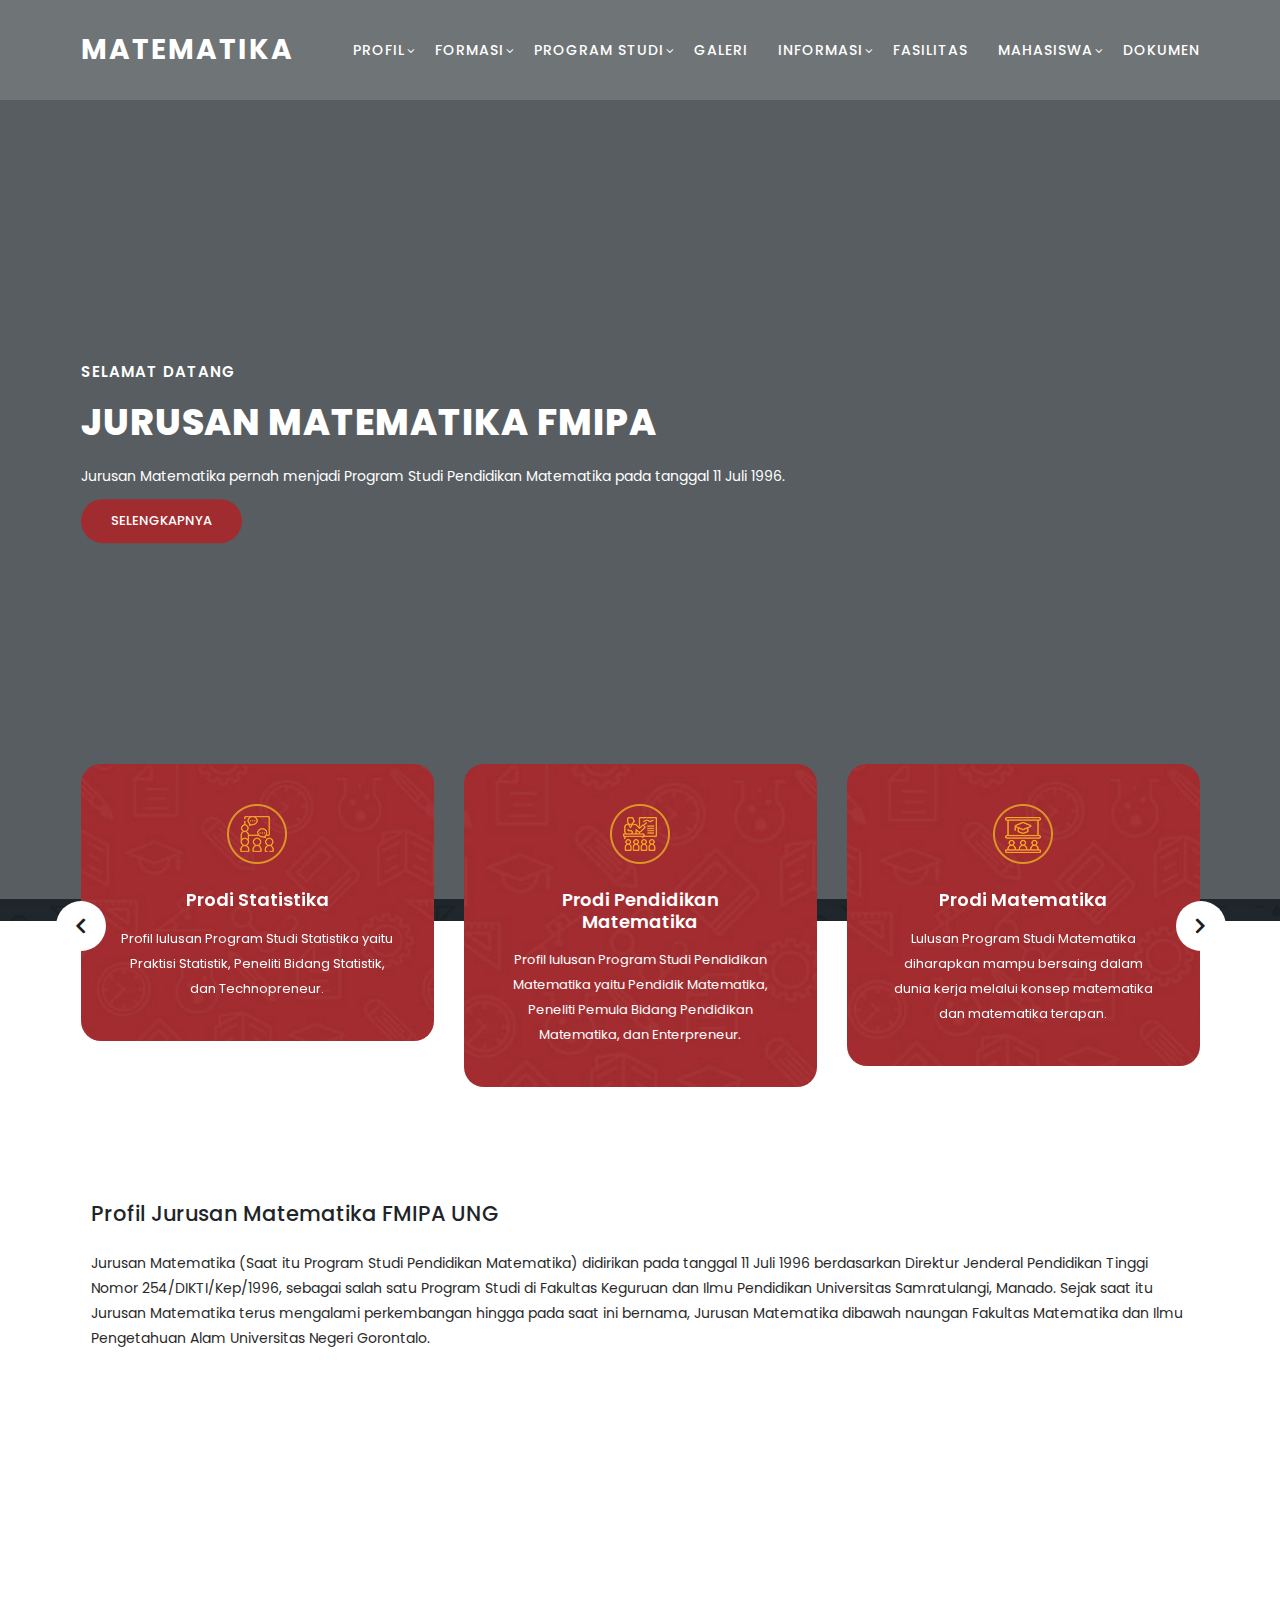
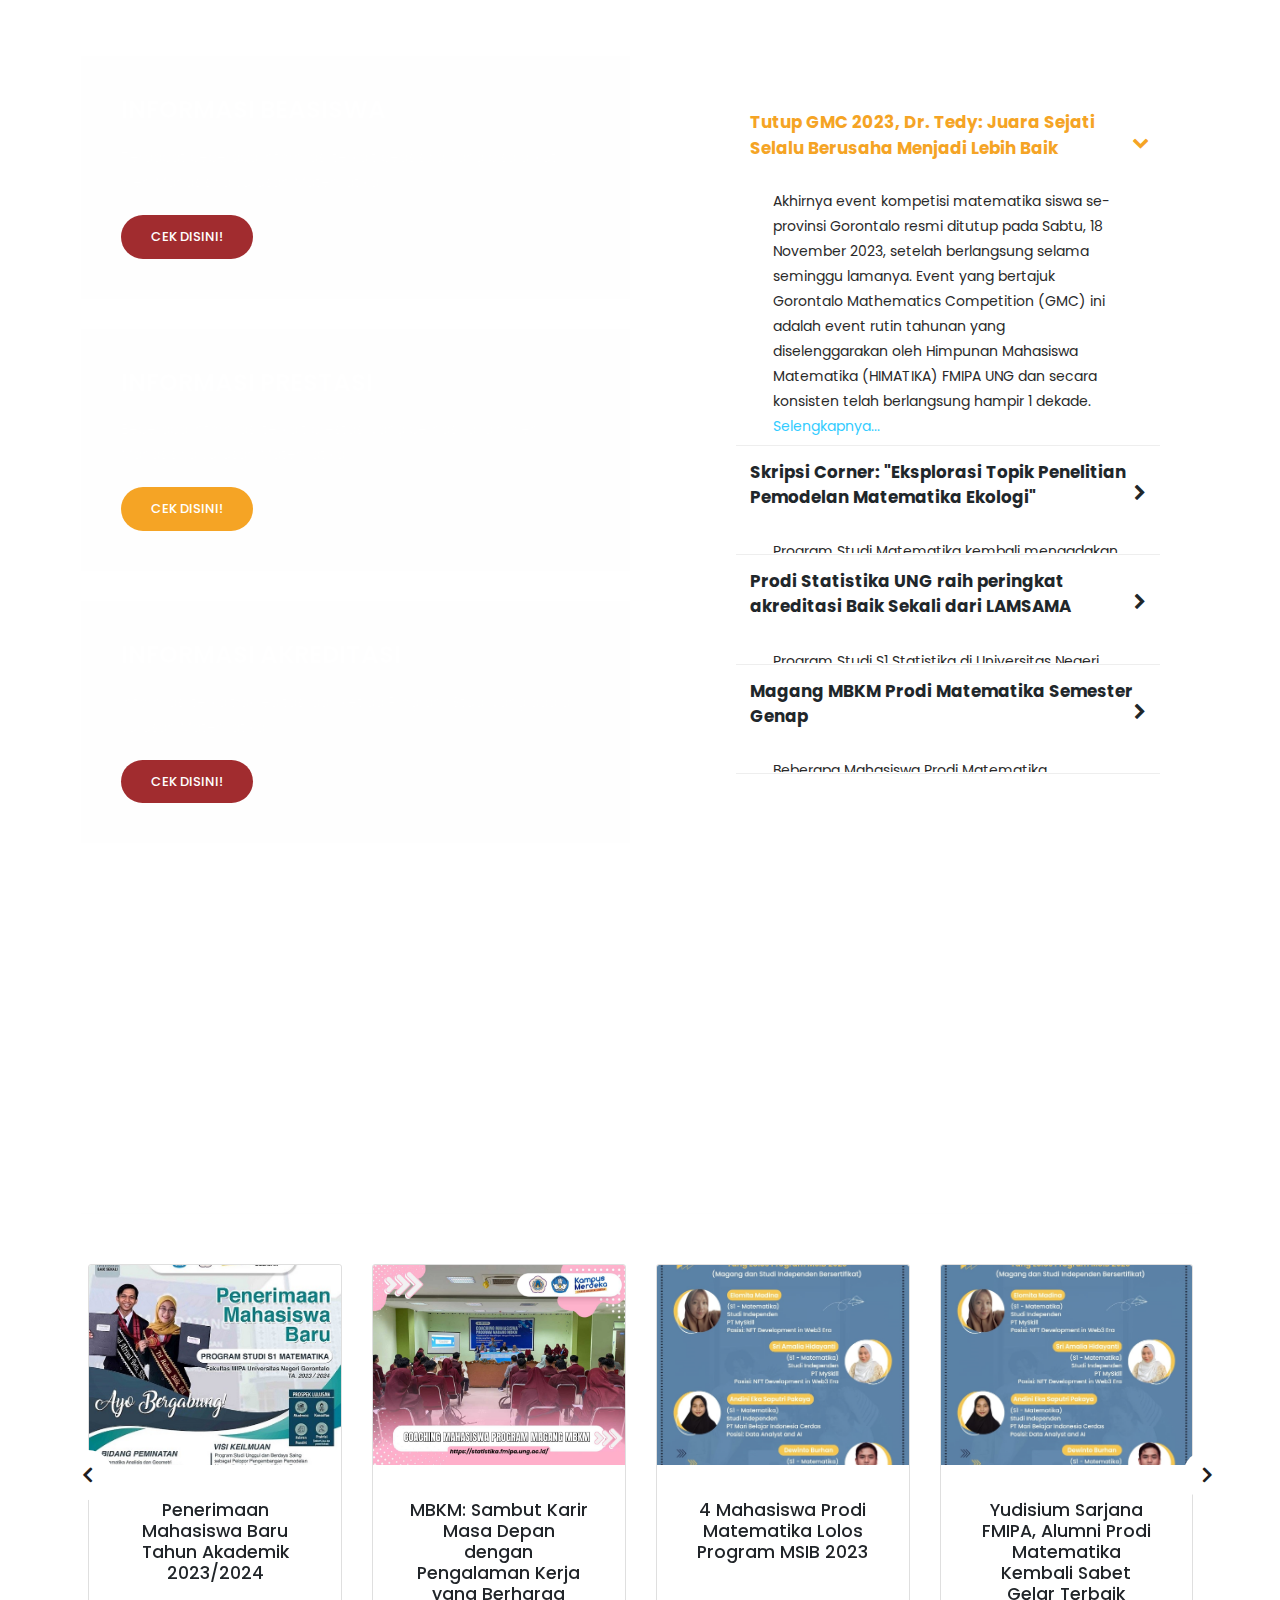
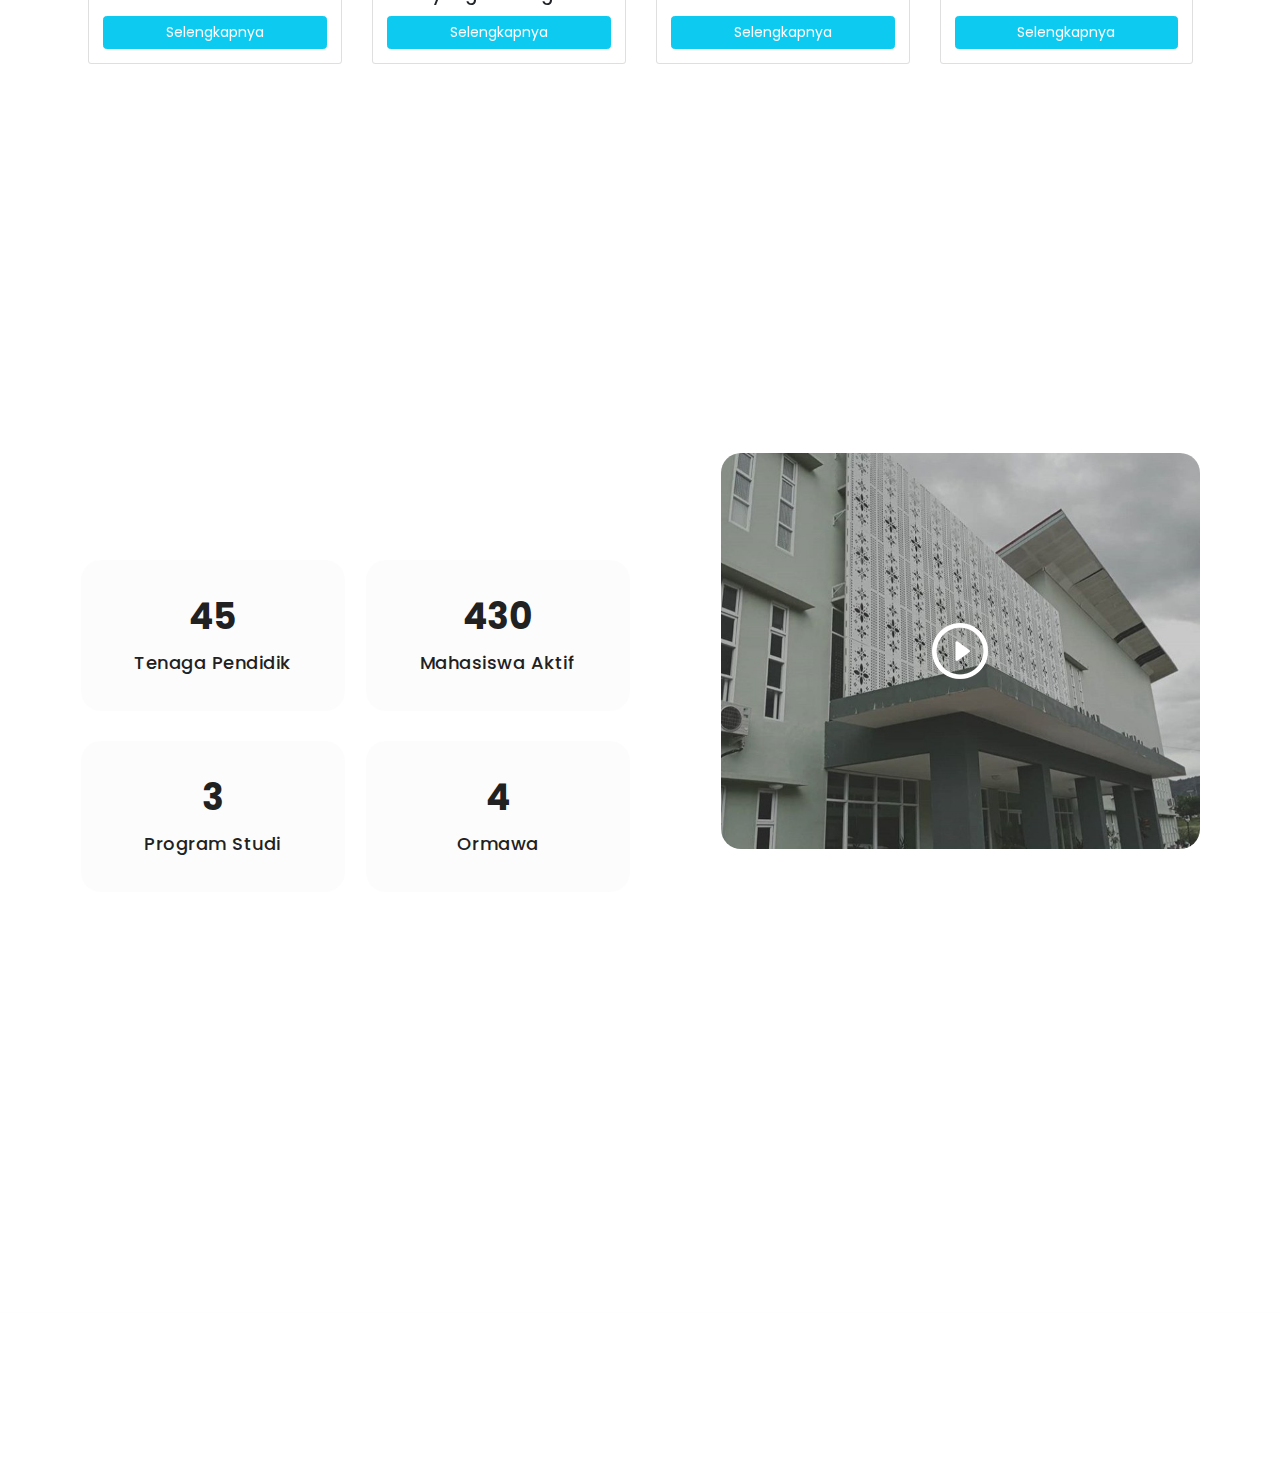
==== commit 80ecf9d2: "smua page yg ada dp background puti (mcm yg d informasi beasiswa) kse rata kiri dan dpe tulisan klo " ====
--- a/index.html
+++ b/index.html
@@ -38,12 +38,9 @@
         <div class="col-12">
           <nav class="main-nav">
             <!-- ***** Logo Start ***** -->
-            <div class="logo d-flex flex-row-reverse align-items-center mr-3">
             <a href="index.html" class="logo">
               MATEMATIKA
             </a>
-            <img src="./assets/images/LogoUNG.png" alt="" style="width: 40px; height: fit-content;">
-            </div>
             <!-- ***** Logo End ***** -->
             <!-- ***** Menu Start ***** -->
             <ul class="nav">
@@ -65,7 +62,7 @@
               <li class="has-sub">
                 <a href="javascript:void(0)">Program Studi</a>
                 <ul class="sub-menu">
-                  <li><a href="https://mathedu.fmipa.ung.ac.id">Pendidikan Matematika</a></li>
+                  <li><a href="https://mathedu.fmipa.ung.ac.id/">Pendidikan Matematika</a></li>
                   <li><a href="https://math.fmipa.ung.ac.id">Matematika</a></li>
                   <li><a href="https://statistika.fmipa.ung.ac.id">Statistika</a></li>
                 </ul>
@@ -178,7 +175,7 @@
             <h2>Tentang</h2>
           </div>
         </div>
-        <div class="tentang text-center mr-3 ml-3">
+        <div class="tentang text-left mr-3 ml-3 p-4">
           <h4>Profil Jurusan Matematika FMIPA UNG</h4>
           <p><br>
             Jurusan Matematika (Saat itu Program Studi Pendidikan Matematika) didirikan pada tanggal 11 Juli 1996
@@ -447,6 +444,7 @@
       </div>
     </div>
   </section>
+
 
   <section class="our-facts">
     <div class="container">
--- a/assets/css/templatemo-edu-meeting.css
+++ b/assets/css/templatemo-edu-meeting.css
@@ -654,6 +654,9 @@
   .header-area .container {
     padding: 0px;
   }
+  .header-area .logo {
+    margin-left: 30px;
+  }
   .header-area .menu-trigger {
     display: block !important;
   }
@@ -948,7 +951,7 @@
   background-attachment: fixed;
   background-repeat: no-repeat;
   background-size: cover;
-  padding-top: 230px;
+  padding-top: 170px;
   padding-bottom: 110px;
 }
 
@@ -1348,9 +1351,6 @@
   letter-spacing: 0.5px;
 }
 
-.new-students {
-  margin-top: 45px;
-}
 
 section.our-facts .video {
   text-align: center;
@@ -1827,10 +1827,7 @@
   .services {
     margin-top: 60px;
   }
-
-  section.upcoming-meetings {
-    padding-top: 400px;
-  }
+ 
 
   section.upcoming-meetings .categories {
     margin-right: 0px;
@@ -1874,7 +1871,6 @@
 }
 
 .tentang {
-  margin-right: 20%;
   background-color: white;
   border-radius: 20px;
   padding: 5px;
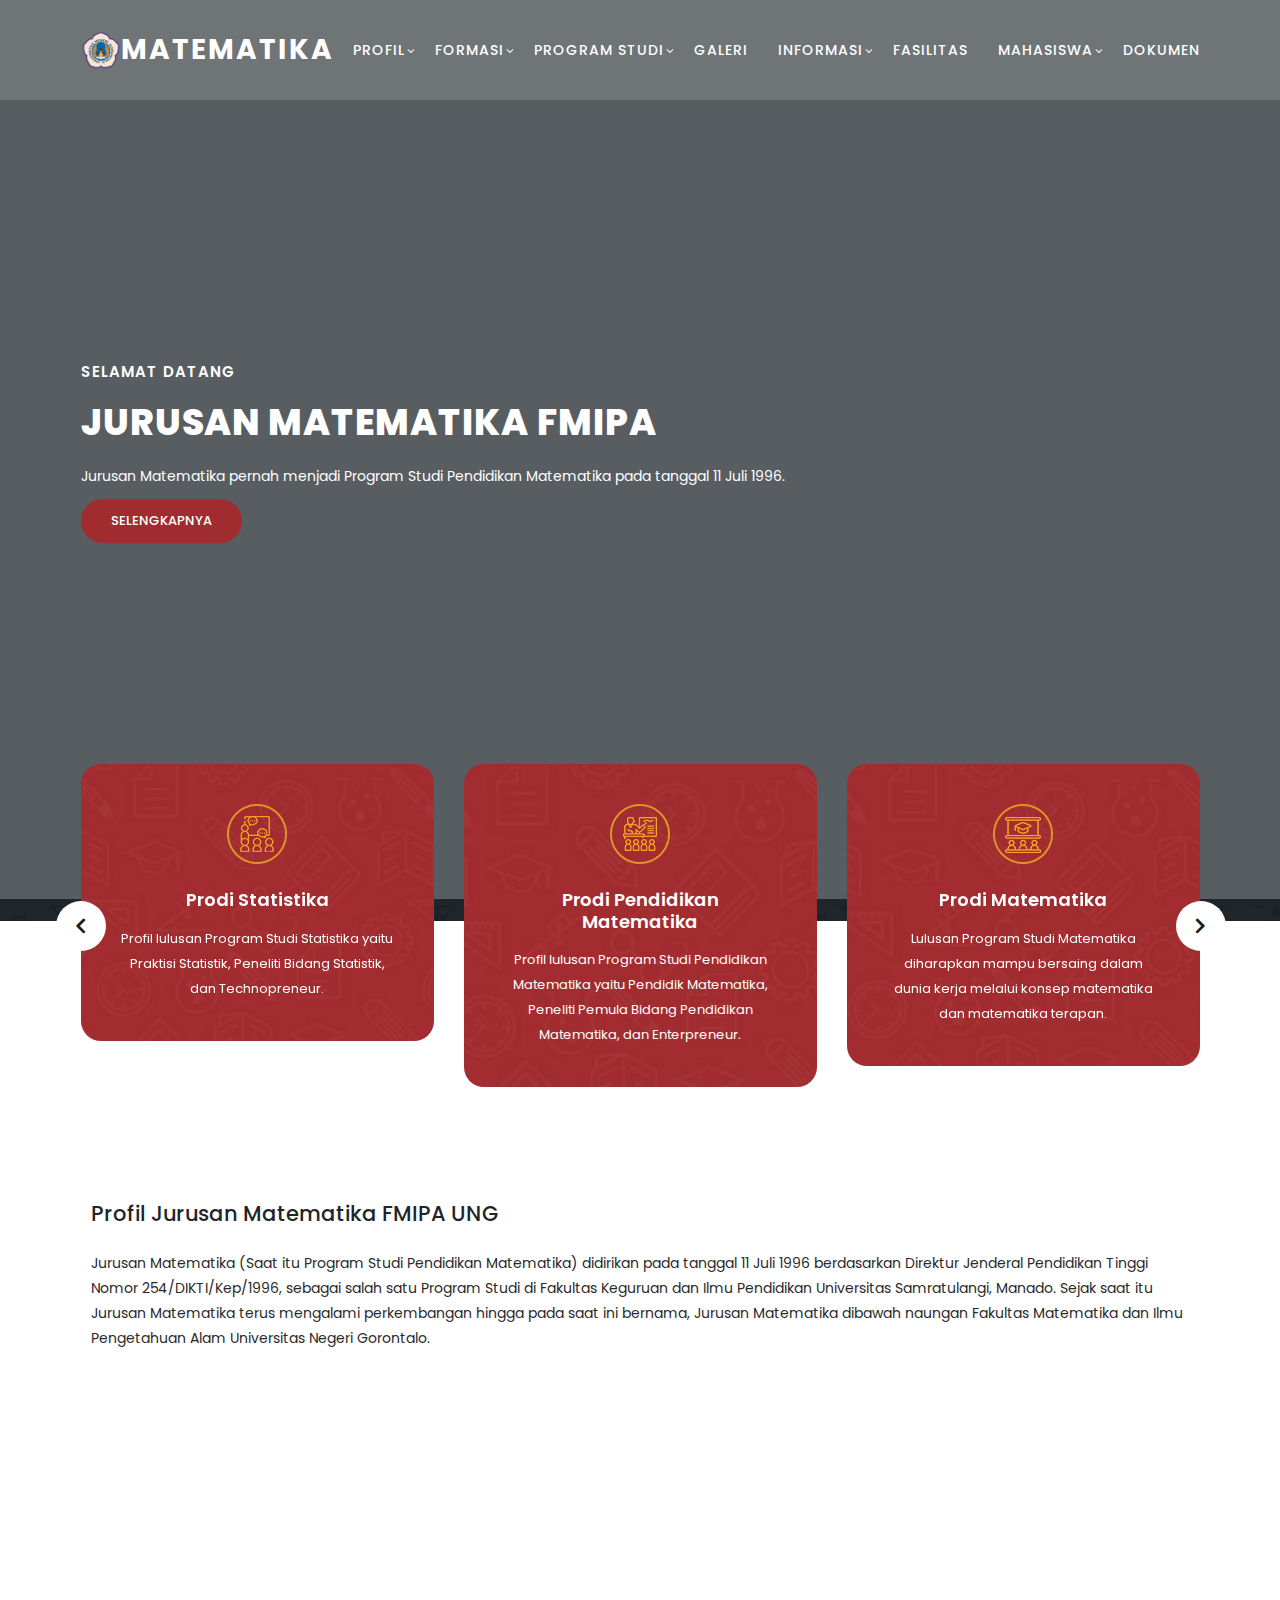
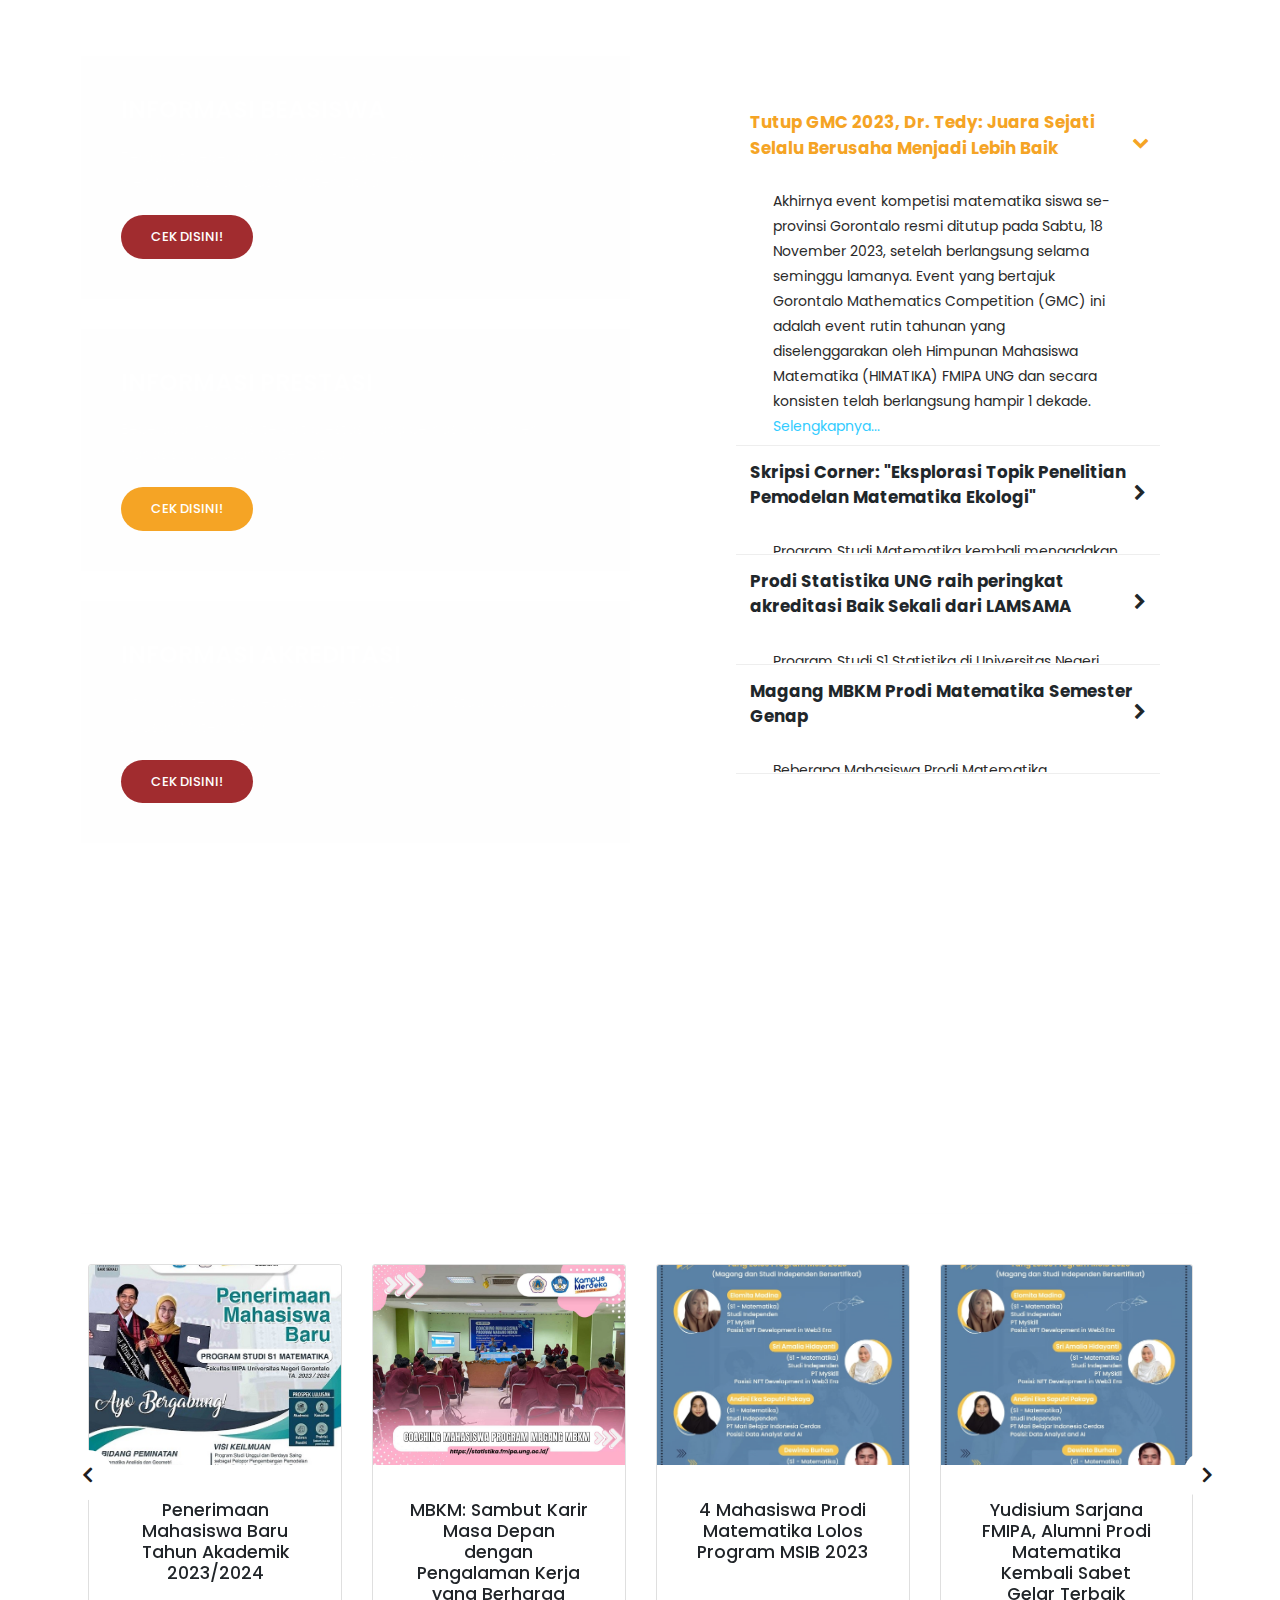
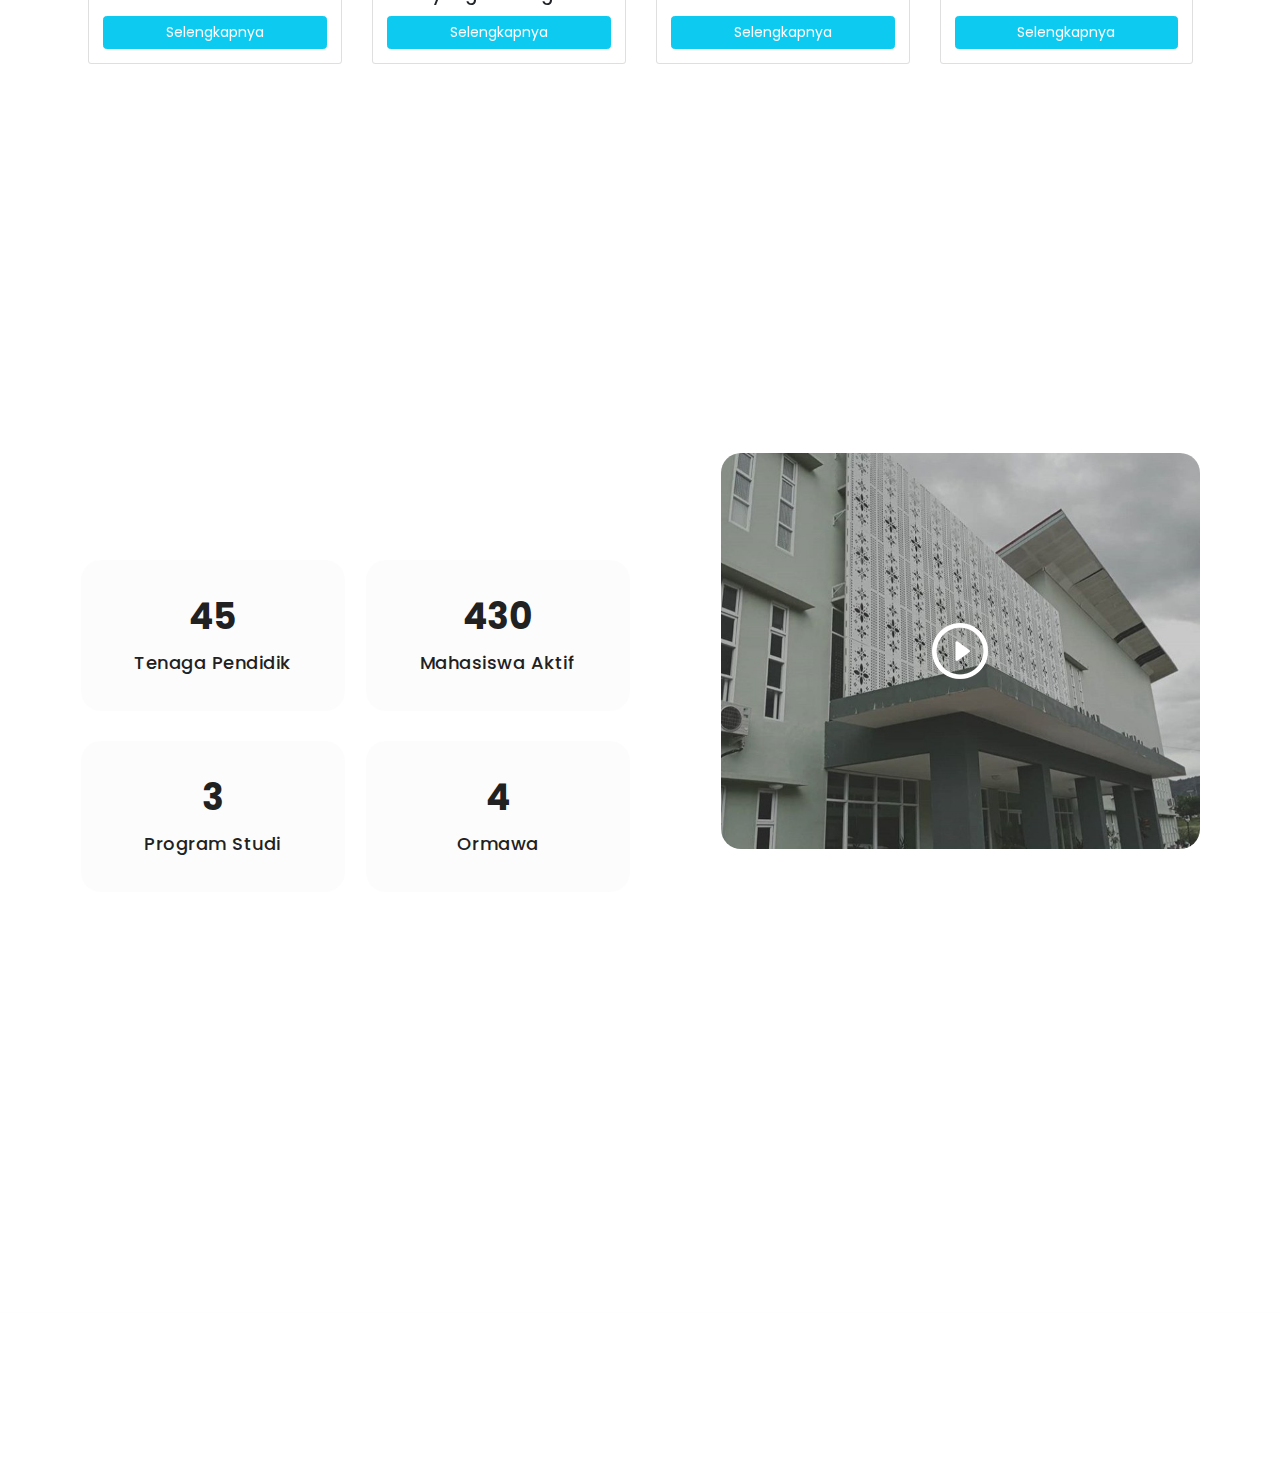
==== commit f2886721: "Merge branch 'Rapik' into Lix" ====
--- a/index.html
+++ b/index.html
@@ -38,9 +38,12 @@
         <div class="col-12">
           <nav class="main-nav">
             <!-- ***** Logo Start ***** -->
+            <div class="logo d-flex flex-row-reverse align-items-center mr-3">
             <a href="index.html" class="logo">
               MATEMATIKA
             </a>
+            <img src="./assets/images/LogoUNG.png" alt="" style="width: 40px; height: fit-content;">
+            </div>
             <!-- ***** Logo End ***** -->
             <!-- ***** Menu Start ***** -->
             <ul class="nav">
@@ -62,7 +65,7 @@
               <li class="has-sub">
                 <a href="javascript:void(0)">Program Studi</a>
                 <ul class="sub-menu">
-                  <li><a href="https://mathedu.fmipa.ung.ac.id/">Pendidikan Matematika</a></li>
+                  <li><a href="https://mathedu.fmipa.ung.ac.id">Pendidikan Matematika</a></li>
                   <li><a href="https://math.fmipa.ung.ac.id">Matematika</a></li>
                   <li><a href="https://statistika.fmipa.ung.ac.id">Statistika</a></li>
                 </ul>
--- a/assets/css/templatemo-edu-meeting.css
+++ b/assets/css/templatemo-edu-meeting.css
@@ -654,9 +654,6 @@
   .header-area .container {
     padding: 0px;
   }
-  .header-area .logo {
-    margin-left: 30px;
-  }
   .header-area .menu-trigger {
     display: block !important;
   }
@@ -1827,7 +1824,6 @@
   .services {
     margin-top: 60px;
   }
- 
 
   section.upcoming-meetings .categories {
     margin-right: 0px;
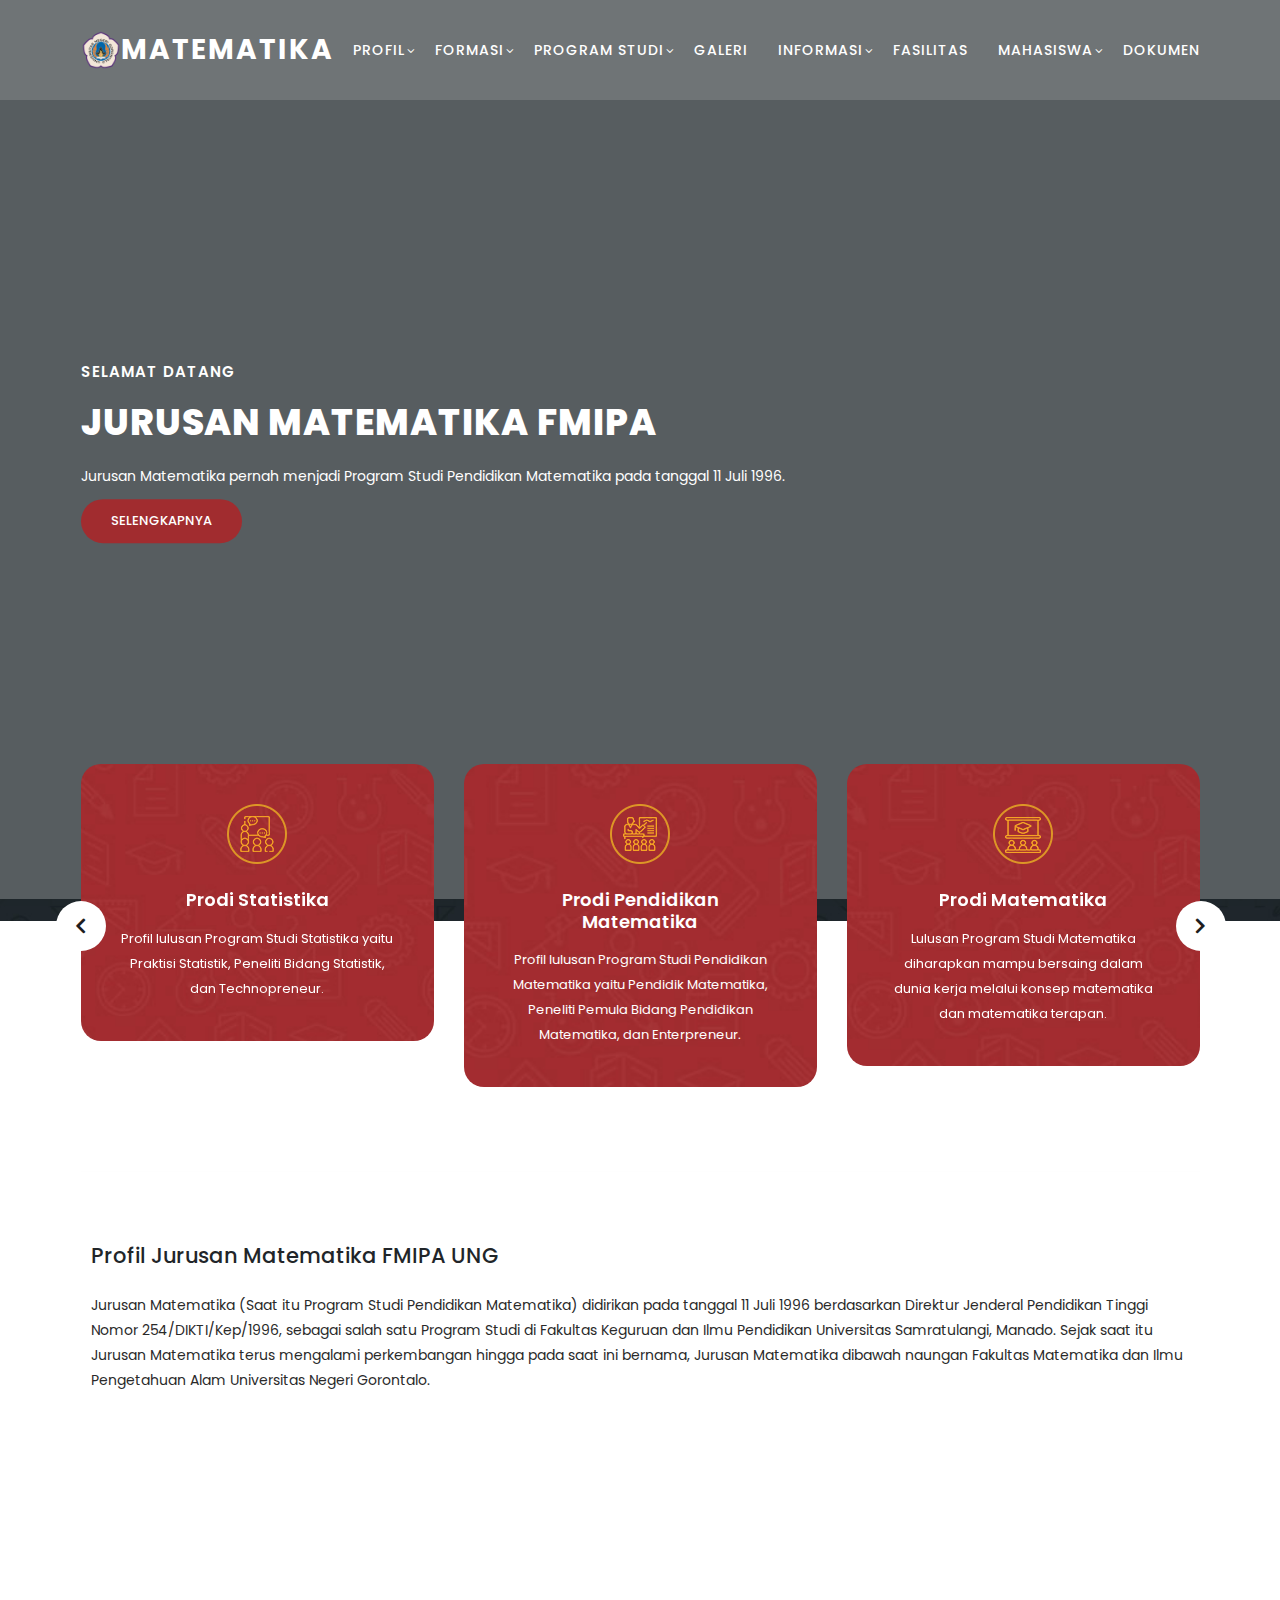
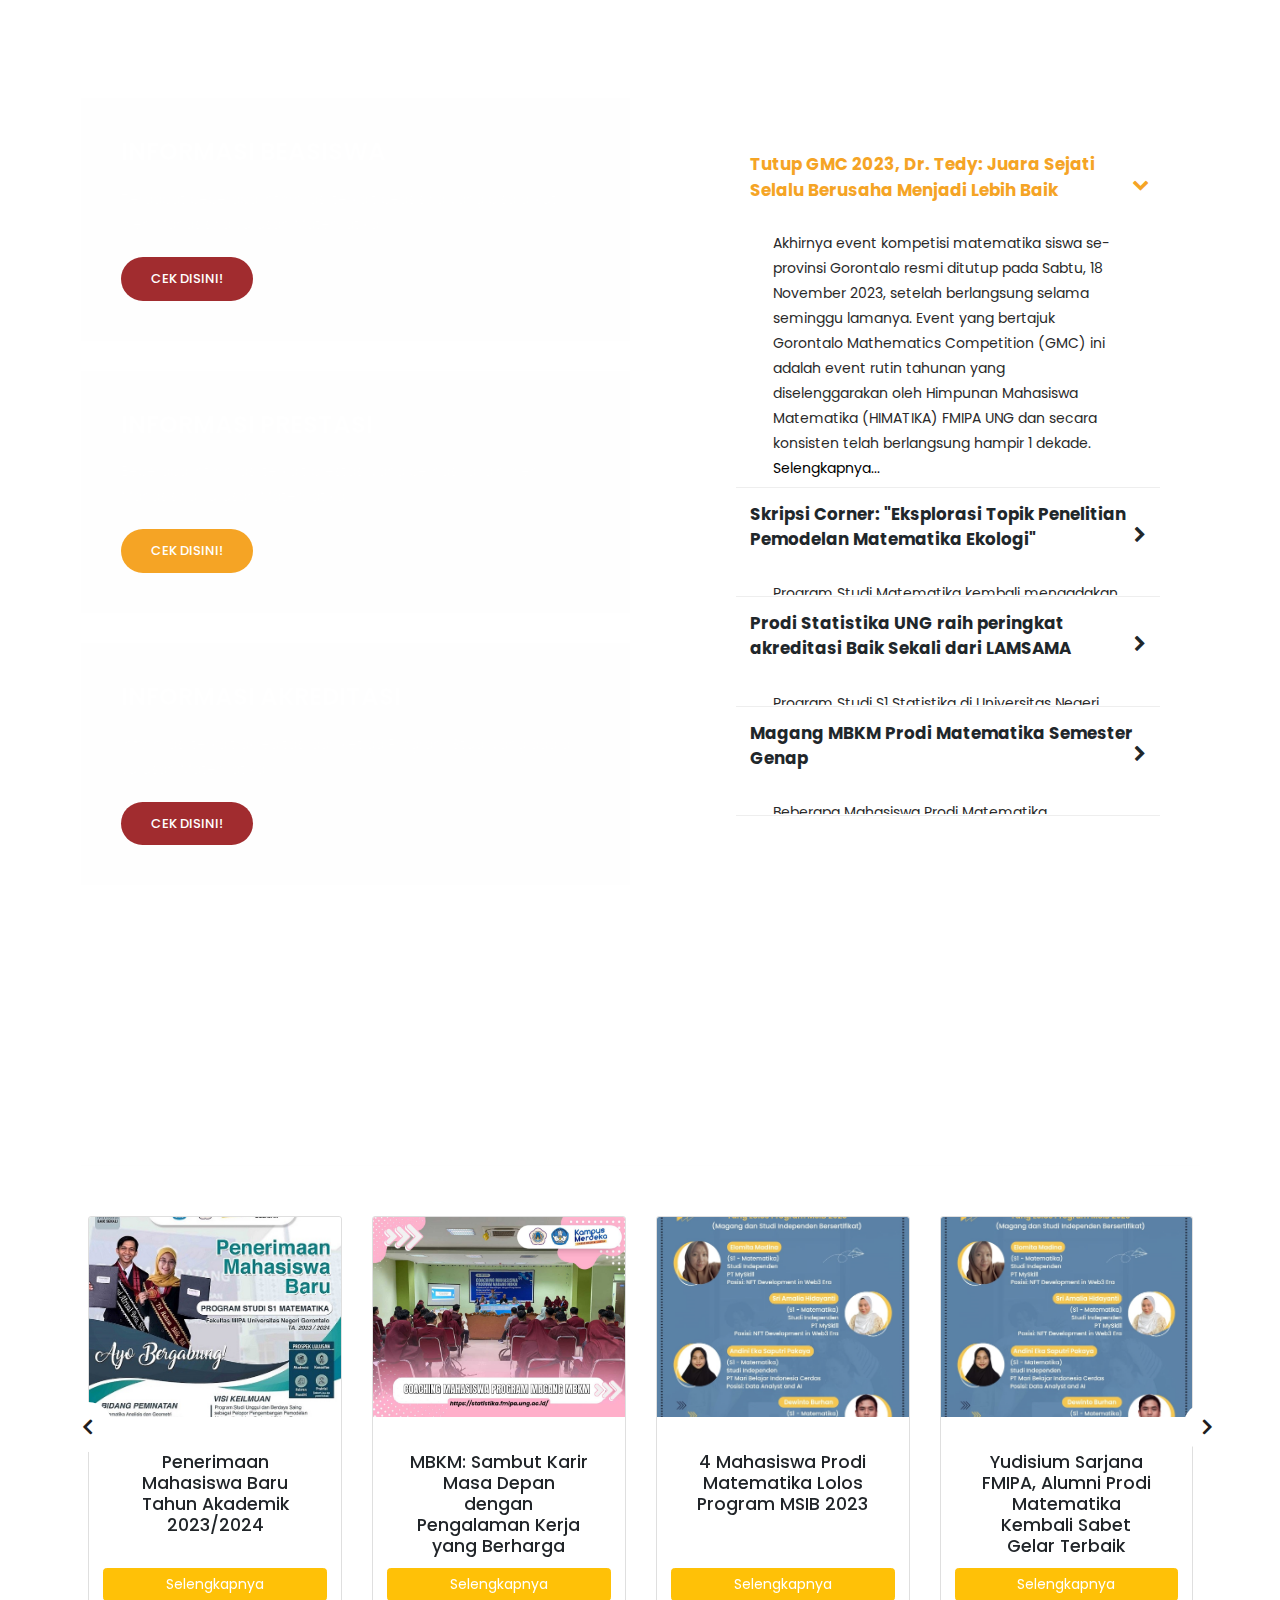
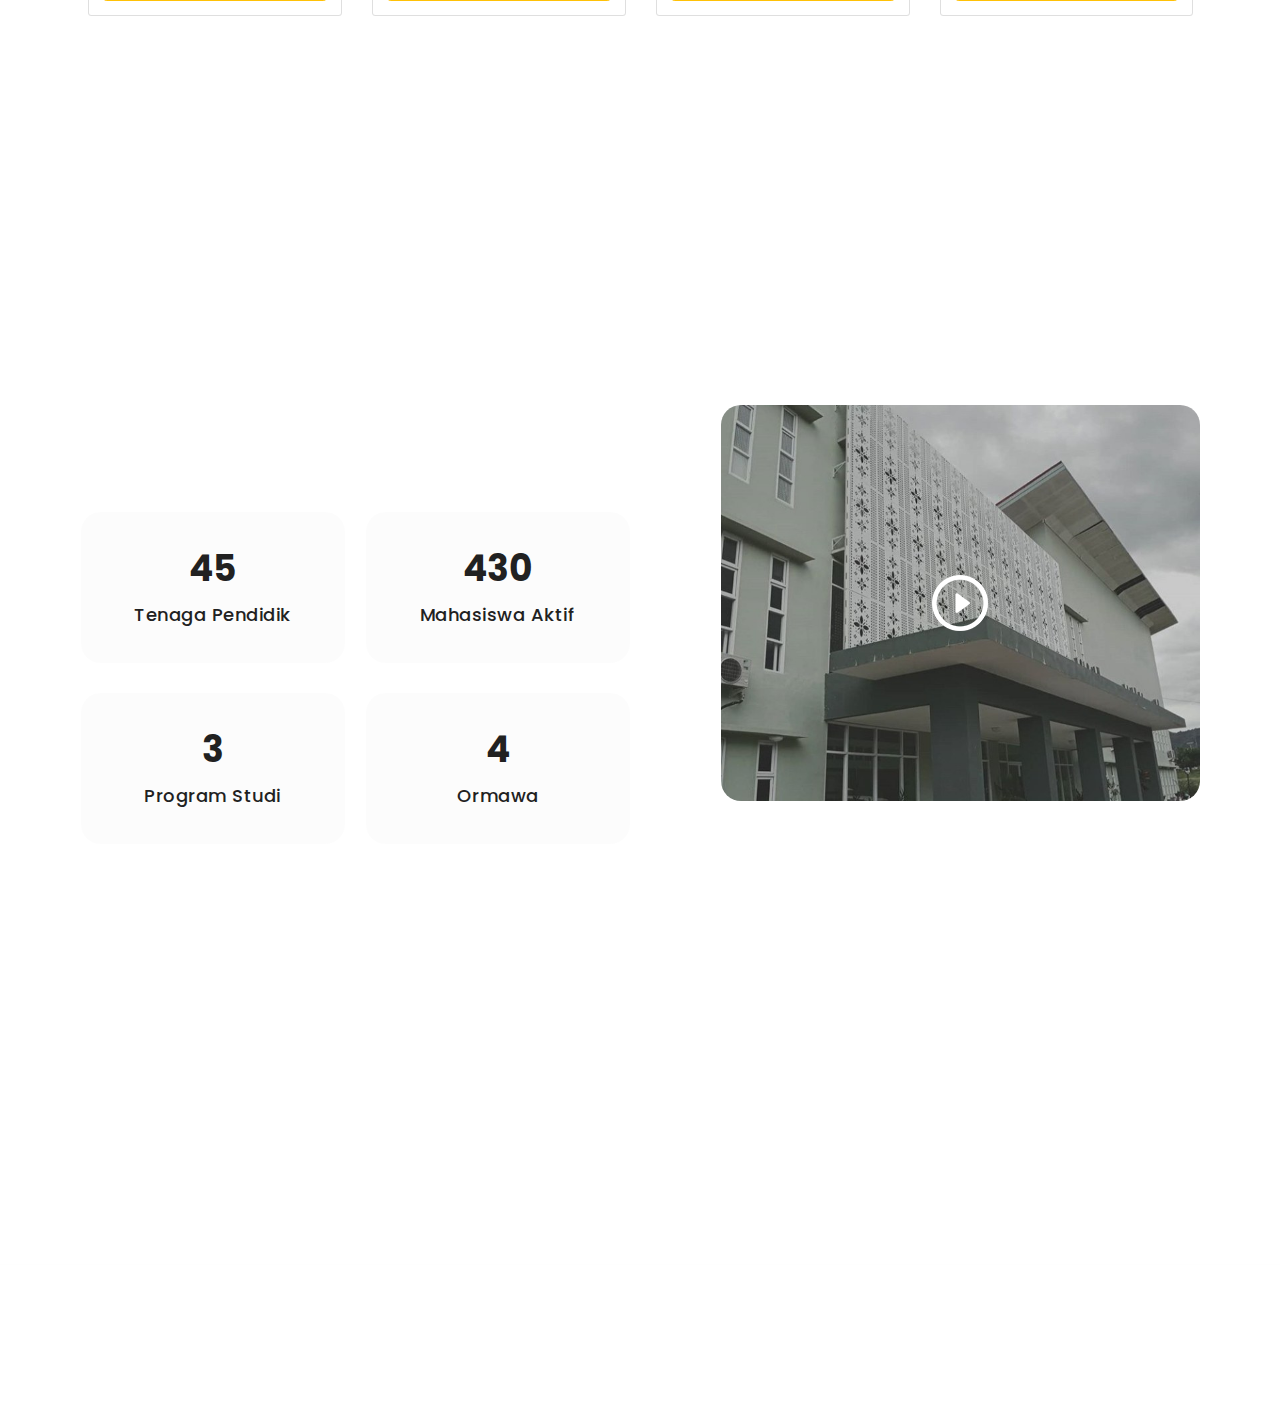
==== commit f8109ff0: "smua kata yg ad dpe link kse wrna itam bru pas kursor mo ksitu jd wrna kuning" ====
--- a/index.html
+++ b/index.html
@@ -173,7 +173,7 @@
   <section class="upcoming-meetings" id="meetings">
     <div class="container">
       <div class="row">
-        <div class="col-lg-12 text-center">
+        <div class="col-lg-12 text-center pt-5">
           <div class="section-heading">
             <h2>Tentang</h2>
           </div>
@@ -320,126 +320,126 @@
               <img class="card-img-top" src="assets/images/course-0001.jpg" alt="Card image cap" style="object-fit: cover; height: 200px;">
               <div class="card-body d-flex flex-column justify-content-between">
                 <h5 class="card-title text-center mt-4 px-4" >Penerimaan Mahasiswa Baru Tahun Akademik 2023/2024</h5>
-                <a href="#" class="btn btn-primary btn-info text-white">Selengkapnya</a>
+                <a href="https://math.fmipa.ung.ac.id/home/berita/penerimaan-mahasiswa-baru-tahun-akademik-20232024" class="btn btn-warning btn-info text-white">Selengkapnya</a>
               </div>
             </div>
             <div class="card" style="height: 400px">
               <img class="card-img-top" src="assets/images/course-0002.jpg" alt="Card image cap" style="object-fit: cover; height: 200px;">
               <div class="card-body d-flex flex-column justify-content-between">
                 <h5 class="card-title text-center mt-4 px-4" >MBKM: Sambut Karir Masa Depan dengan Pengalaman Kerja yang Berharga</h5>
-                <a href="#" class="btn btn-primary btn-info text-white">Selengkapnya</a>
+                <a href="https://statistika.fmipa.ung.ac.id/home/berita/coaching-mahasiswa-program-mbkm-sambut-karir-masa-depan-dengan-pengalaman-kerja-yang-berharga" class="btn btn-warning btn-info text-white">Selengkapnya</a>
               </div>
             </div>
             <div class="card" style="height: 400px">
               <img class="card-img-top" src="assets/images/course-0003.jpg" alt="Card image cap" style="object-fit: cover; height: 200px;">
               <div class="card-body d-flex flex-column justify-content-between">
                 <h5 class="card-title text-center mt-4 px-4" >4 Mahasiswa Prodi Matematika Lolos Program MSIB 2023</h5>
-                <a href="#" class="btn btn-primary btn-info text-white">Selengkapnya</a>
+                <a href="https://math.fmipa.ung.ac.id/home/berita/4-mahasiswa-prodi-matematika-lolos-program-msib-2023" class="btn btn-warning btn-info text-white">Selengkapnya</a>
               </div>
             </div>
             <div class="card" style="height: 400px">
               <img class="card-img-top" src="assets/images/course-0003.jpg" alt="Card image cap" style="object-fit: cover; height: 200px;">
               <div class="card-body d-flex flex-column justify-content-between">
                 <h5 class="card-title text-center mt-4 px-4" >Yudisium Sarjana FMIPA, Alumni Prodi Matematika Kembali Sabet Gelar Terbaik</h5>
-                <a href="#" class="btn btn-primary btn-info text-white">Selengkapnya</a>
+                <a href="https://math.fmipa.ung.ac.id/home/berita/yudisium-sarjana-fmipa-alumni-prodi-matematika-kembali-sabet-gelar-terbaik" class="btn btn-warning btn-info text-white">Selengkapnya</a>
               </div>
             </div>
             <div class="card" style="height: 400px">
               <img class="card-img-top" src="assets/images/course-0005.jpg" alt="Card image cap" style="object-fit: cover; height: 200px;">
               <div class="card-body d-flex flex-column justify-content-between">
                 <h5 class="card-title text-center mt-4 px-4" >Lulus MSIB 2023 Batch 4: Enam Mahasiswa Prodi Statistika UNG tembus di Perusahaan Ternama</h5>
-                <a href="#" class="btn btn-primary btn-info text-white">Selengkapnya</a>
+                <a href="https://statistika.fmipa.ung.ac.id/home/berita/lulus-msib-2023-batch-4-enam-mahasiswa-prodi-statistika-universitas-negeri-gorontalo-tembus-magang-di-perusahaan-ternama" class="btn btn-warning btn-info text-white">Selengkapnya</a>
               </div>
             </div>
             <div class="card" style="height: 400px">
               <img class="card-img-top" src="assets/images/course-0006.jpg" alt="Card image cap" style="object-fit: cover; height: 200px;">
               <div class="card-body d-flex flex-column justify-content-between">
                 <h5 class="card-title text-center mt-4 px-4" >BARAKATI TO JUMA'ATI: Menumbuhkan Jiwa Peneliti dalam Pengoptimalan Strategi Publikasi Ilmiah</h5>
-                <a href="#" class="btn btn-primary btn-info text-white">Selengkapnya</a>
+                <a href="https://statistika.fmipa.ung.ac.id/home/berita/barakati-to-jumaati-menumbuhkan-jiwa-peneliti-dalam-pengoptimalan-strategi-publikasi-ilmiah" class="btn btn-warning btn-info text-white">Selengkapnya</a>
               </div>
             </div>
             <div class="card" style="height: 400px">
               <img class="card-img-top" src="assets/images/course-0007.jpg" alt="Card image cap" style="object-fit: cover; height: 200px;">
               <div class="card-body d-flex flex-column justify-content-between">
                 <h5 class="card-title text-center mt-4 px-4" >BARAKATI TO JUMA'ATI: Questionnaire Design for College Students</h5>
-                <a href="#" class="btn btn-primary btn-info text-white">Selengkapnya</a>
+                <a href="https://statistika.fmipa.ung.ac.id/home/berita/barakati-to-jumaati-questionnaire-design-for-college-students" class="btn btn-warning btn-info text-white">Selengkapnya</a>
               </div>
             </div>
             <div class="card" style="height: 400px">
               <img class="card-img-top" src="assets/images/course-001.jpg" alt="Card image cap" style="object-fit: cover; height: 200px;">
               <div class="card-body d-flex flex-column justify-content-between">
                 <h5 class="card-title text-center mt-4 px-4" >Penutup Program CoE</h5>
-                <a href="#" class="btn btn-primary btn-info text-white">Selengkapnya</a>
+                <a href="https://matematika.fmipa.ung.ac.id/home/berita/penutup-program-coe-prodi-pendidikan-matematikan-melakukan-sosialisasi-implementasi-mbkm-ke-prodi-di-lingkungan-fmipa" class="btn btn-warning btn-info text-white">Selengkapnya</a>
               </div>
             </div>
             <div class="card" style="height: 400px">
               <img class="card-img-top" src="assets/images/course-0002.jpg" alt="Card image cap" style="object-fit: cover; height: 200px;">
               <div class="card-body d-flex flex-column justify-content-between">
                 <h5 class="card-title text-center mt-4 px-4" >Jurusan Matematika UNG menyelenggarakan Workshop CENTER Of EXCELENCE</h5>
-                <a href="#" class="btn btn-primary btn-info text-white">Selengkapnya</a>
+                <a href="https://matematika.fmipa.ung.ac.id/home/berita/jurusan-matematika-ung-menyelengarakan-workshop-center-of-excelence" class="btn btn-warning btn-info text-white">Selengkapnya</a>
               </div>
             </div>
             <div class="card" style="height: 400px">
               <img class="card-img-top" src="assets/images/course-003.jpg" alt="Card image cap" style="object-fit: cover; height: 200px;">
               <div class="card-body d-flex flex-column justify-content-between">
                 <h5 class="card-title text-center mt-4 px-4" >Jurusan Matematika UNG berikan Lifetime Achievement bagi Dosen Purna Tugas</h5>
-                <a href="#" class="btn btn-primary btn-info text-white">Selengkapnya</a>
+                <a href="https://matematika.fmipa.ung.ac.id/home/berita/jurusan-matematika-fmipa-ung-berikan-lifetime-achievement-bagi-dosen-purna-tugas" class="btn btn-warning btn-info text-white">Selengkapnya</a>
               </div>
             </div>
             <div class="card" style="height: 400px">
               <img class="card-img-top" src="assets/images/course-004.jpg" alt="Card image cap" style="object-fit: cover; height: 200px;">
               <div class="card-body d-flex flex-column justify-content-between">
                 <h5 class="card-title text-center mt-4 px-4" >Jurusan Matematika menyelenggarakan Temu Alumni secara virtual</h5>
-                <a href="#" class="btn btn-primary btn-info text-white">Selengkapnya</a>
+                <a href="https://matematika.fmipa.ung.ac.id/home/berita/tuntaskan-rindu-di-tengah-pandemi-jurusan-matematika-menyelenggarakan-temu-alumni-secara-virtual" class="btn btn-warning btn-info text-white">Selengkapnya</a>
               </div>
             </div>
             <div class="card" style="height: 400px">
               <img class="card-img-top" src="assets/images/course-01.jpg" alt="Card image cap" style="object-fit: cover; height: 200px;">
               <div class="card-body d-flex flex-column justify-content-between">
                 <h5 class="card-title text-center mt-4 px-4" >FMIPA UNG jalin kerja sama dengan FMIPA UNIMA</h5>
-                <a href="#" class="btn btn-primary btn-info text-white">Selengkapnya</a>
+                <a href="https://matematika.fmipa.ung.ac.id/home/berita/perkuat-implementasi-kurikulum-mbkm-fmipa-ung-jalin-kerja-sama-dengan-fmipa-unima" class="btn btn-warning btn-info text-white">Selengkapnya</a>
               </div>
             </div>
             <div class="card" style="height: 400px">
               <img class="card-img-top" src="assets/images/course-02.jpg" alt="Card image cap" style="object-fit: cover; height: 200px;">
               <div class="card-body d-flex flex-column justify-content-between">
                 <h5 class="card-title text-center mt-4 px-4" >Mahasiswa Matematika raih Juara Umum pada 'MIPA QURANIC OLYMPIAD'</h5>
-                <a href="#" class="btn btn-primary btn-info text-white">Selengkapnya</a>
+                <a href="https://matematika.fmipa.ung.ac.id/home/berita/mahasiswa-matematika-raih-juara-umum-pada-mipa-quranic-olympiad" class="btn btn-warning btn-info text-white">Selengkapnya</a>
               </div>
             </div>
             <div class="card" style="height: 400px">
               <img class="card-img-top" src="assets/images/course-03.jpg" alt="Card image cap" style="object-fit: cover; height: 200px;">
               <div class="card-body d-flex flex-column justify-content-between">
                 <h5 class="card-title text-center mt-4 px-4" >Jurusan Matematika mengadakan Rapat Jurusan Perdana di Tahun 2021</h5>
-                <a href="#" class="btn btn-primary btn-info text-white">Selengkapnya</a>
+                <a href="https://matematika.fmipa.ung.ac.id/home/berita/jurusan-matematika-mengadakan-rapat-jurusan-perdana-di-tahun-2021" class="btn btn-warning btn-info text-white">Selengkapnya</a>
               </div>
             </div>
             <div class="card" style="height: 400px">
               <img class="card-img-top" src="assets/images/course-04.jpg" alt="Card image cap" style="object-fit: cover; height: 200px;">
               <div class="card-body d-flex flex-column justify-content-between">
                 <h5 class="card-title text-center mt-4 px-4" >Jurusan Matematika mengadakan Diskusi Redesain Kurikulum</h5>
-                <a href="#" class="btn btn-primary btn-info text-white">Selengkapnya</a>
+                <a href="https://matematika.fmipa.ung.ac.id/home/berita/jurusan-matematika-mengadakan-diskusi-redesain-kurikulum" class="btn btn-warning btn-info text-white">Selengkapnya</a>
               </div>
             </div>
             <div class="card" style="height: 400px">
               <img class="card-img-top" src="assets/images/course-05.jpg" alt="Card image cap" style="object-fit: cover; height: 200px;">
               <div class="card-body d-flex flex-column justify-content-between">
                 <h5 class="card-title text-center mt-4 px-4" >UPT TIK menyelenggarakan Pelatihan Pengelolaan Website</h5>
-                <a href="#" class="btn btn-primary btn-info text-white">Selengkapnya</a>
+                <a href="https://matematika.fmipa.ung.ac.id/home/berita/upt-tik-menyelenggarakan-pelatihan-pengelolaan-website-unit-kerja-melalui-cms-webmaster-ung" class="btn btn-warning btn-info text-white">Selengkapnya</a>
               </div>
             </div>
             <div class="card" style="height: 400px">
               <img class="card-img-top" src="assets/images/course-06.jpg" alt="Card image cap" style="object-fit: cover; height: 200px;">
               <div class="card-body d-flex flex-column justify-content-between">
                 <h5 class="card-title text-center mt-4 px-4" >Seleksi CPNS Kemendikbud Formasi Matematika dan Statistika UNG</h5>
-                <a href="#" class="btn btn-primary btn-info text-white">Selengkapnya</a>
+                <a href="https://matematika.fmipa.ung.ac.id/home/berita/seleksi-cpns-kemendikbud-formasi-matematika-dan-statistika-universitas-negeri-gorontalo" class="btn btn-warning btn-info text-white">Selengkapnya</a>
               </div>
             </div>
             <div class="card" style="height: 400px">
               <img class="card-img-top" src="assets/images/course-07.jpg" alt="Card image cap" style="object-fit: cover; height: 200px;">
               <div class="card-body d-flex flex-column justify-content-between">
                 <h5 class="card-title text-center mt-4 px-4" >Mahasiswa Matematika Raih Gelar Duta Kampus UNG tahun 2019</h5>
-                <a href="#" class="btn btn-primary btn-info text-white">Selengkapnya</a>
+                <a href="https://matematika.fmipa.ung.ac.id/home/berita/mahasiswa-matematika-raih-gelar-duta-kampus-ung-tahun-2019" class="btn btn-warning btn-info text-white">Selengkapnya</a>
               </div>
             </div>
           </div>
--- a/assets/css/templatemo-edu-meeting.css
+++ b/assets/css/templatemo-edu-meeting.css
@@ -149,7 +149,7 @@
 
 a {
   text-decoration: none !important;
-  color: #3cf;
+  color: black;
 }
 
 a:hover {
@@ -1163,7 +1163,7 @@
   background-attachment: fixed;
   background-repeat: no-repeat;
   background-size: cover;
-  padding-top: 140px;
+  padding-top: 50px;
   padding-bottom: 130px;
 }
 
